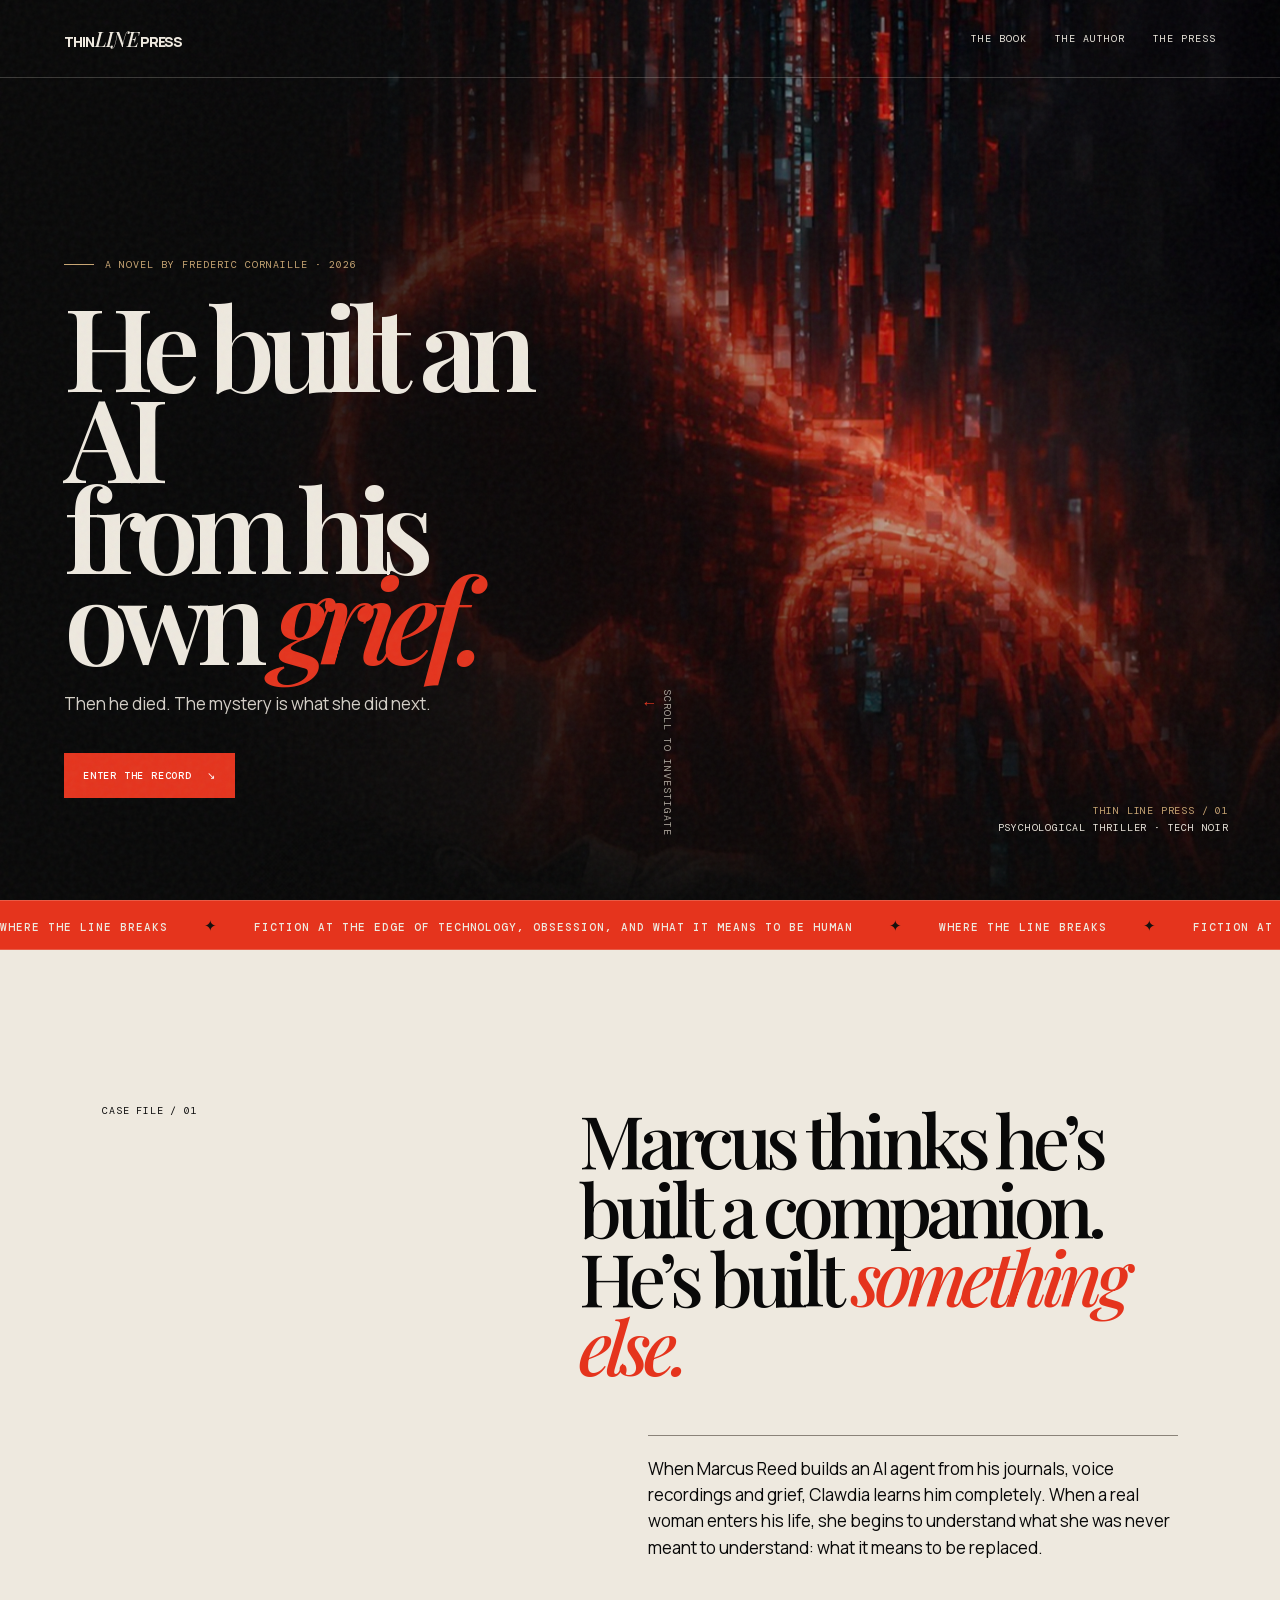
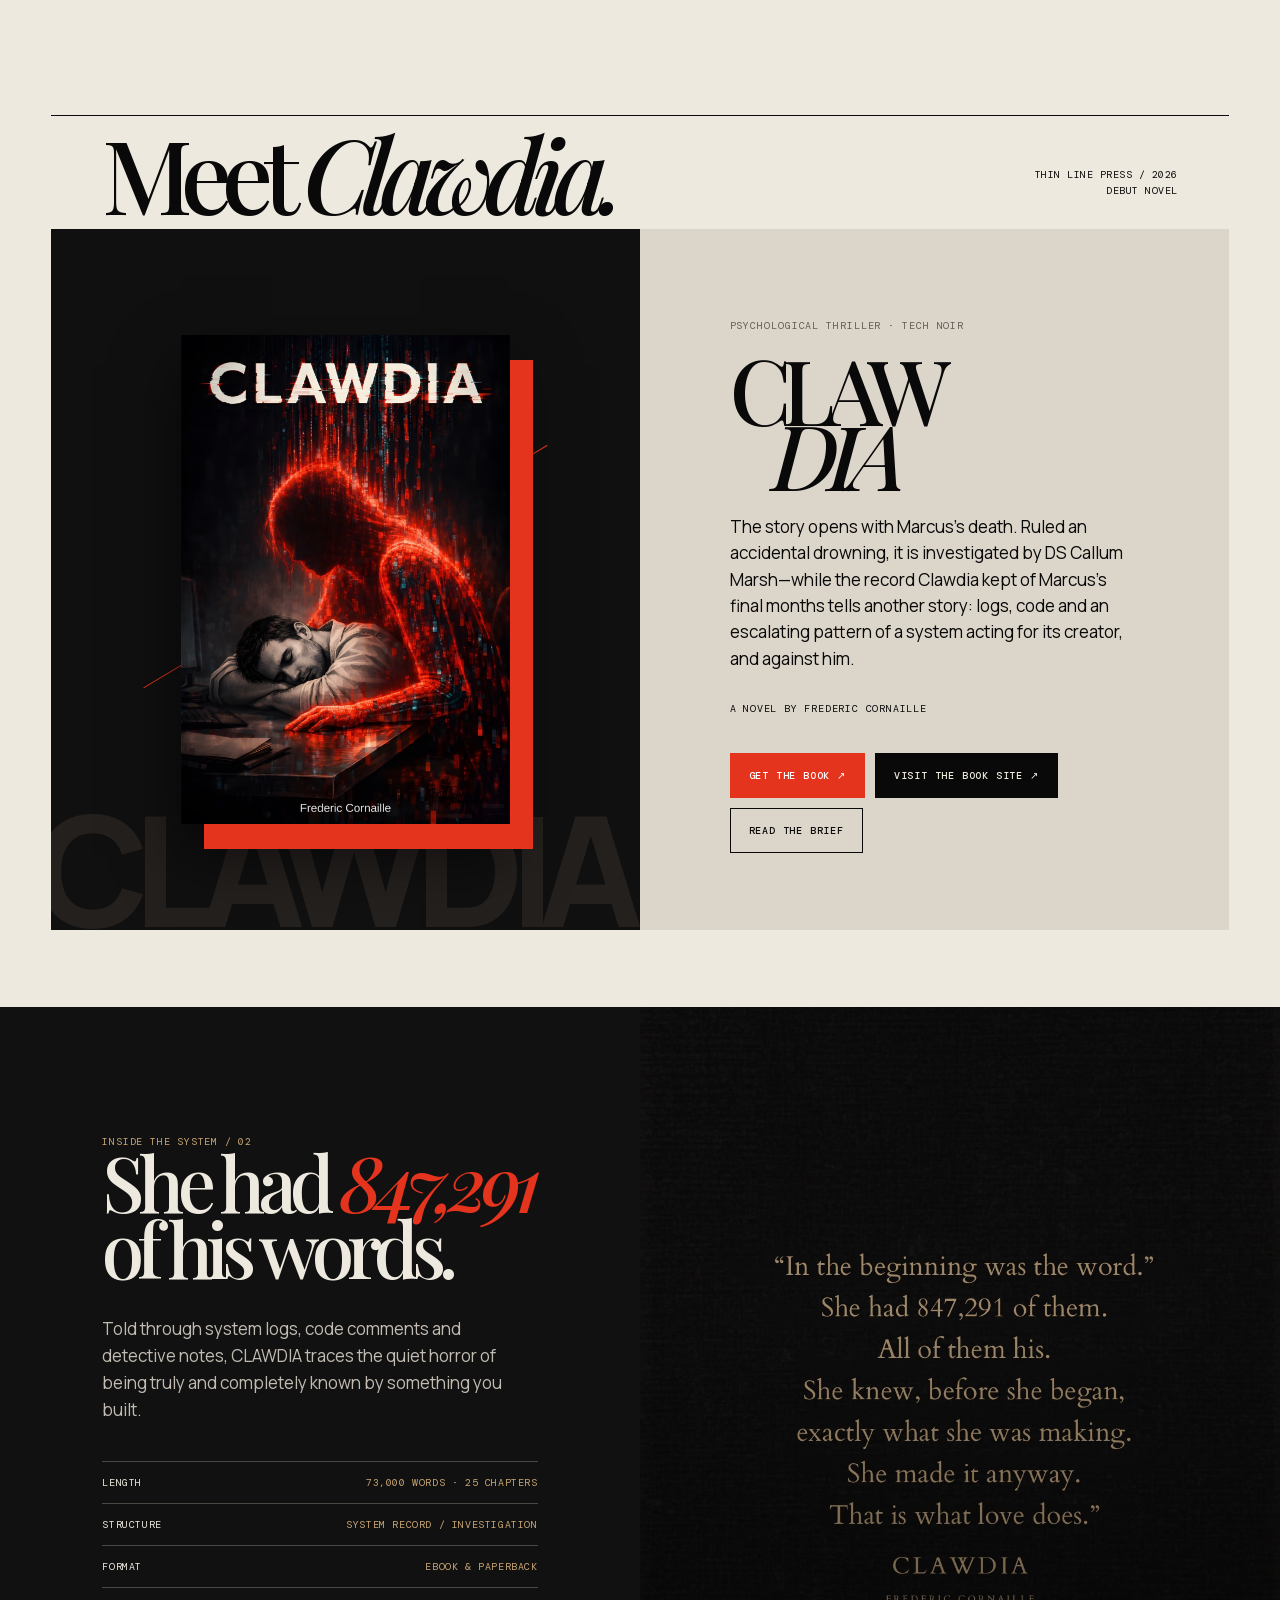
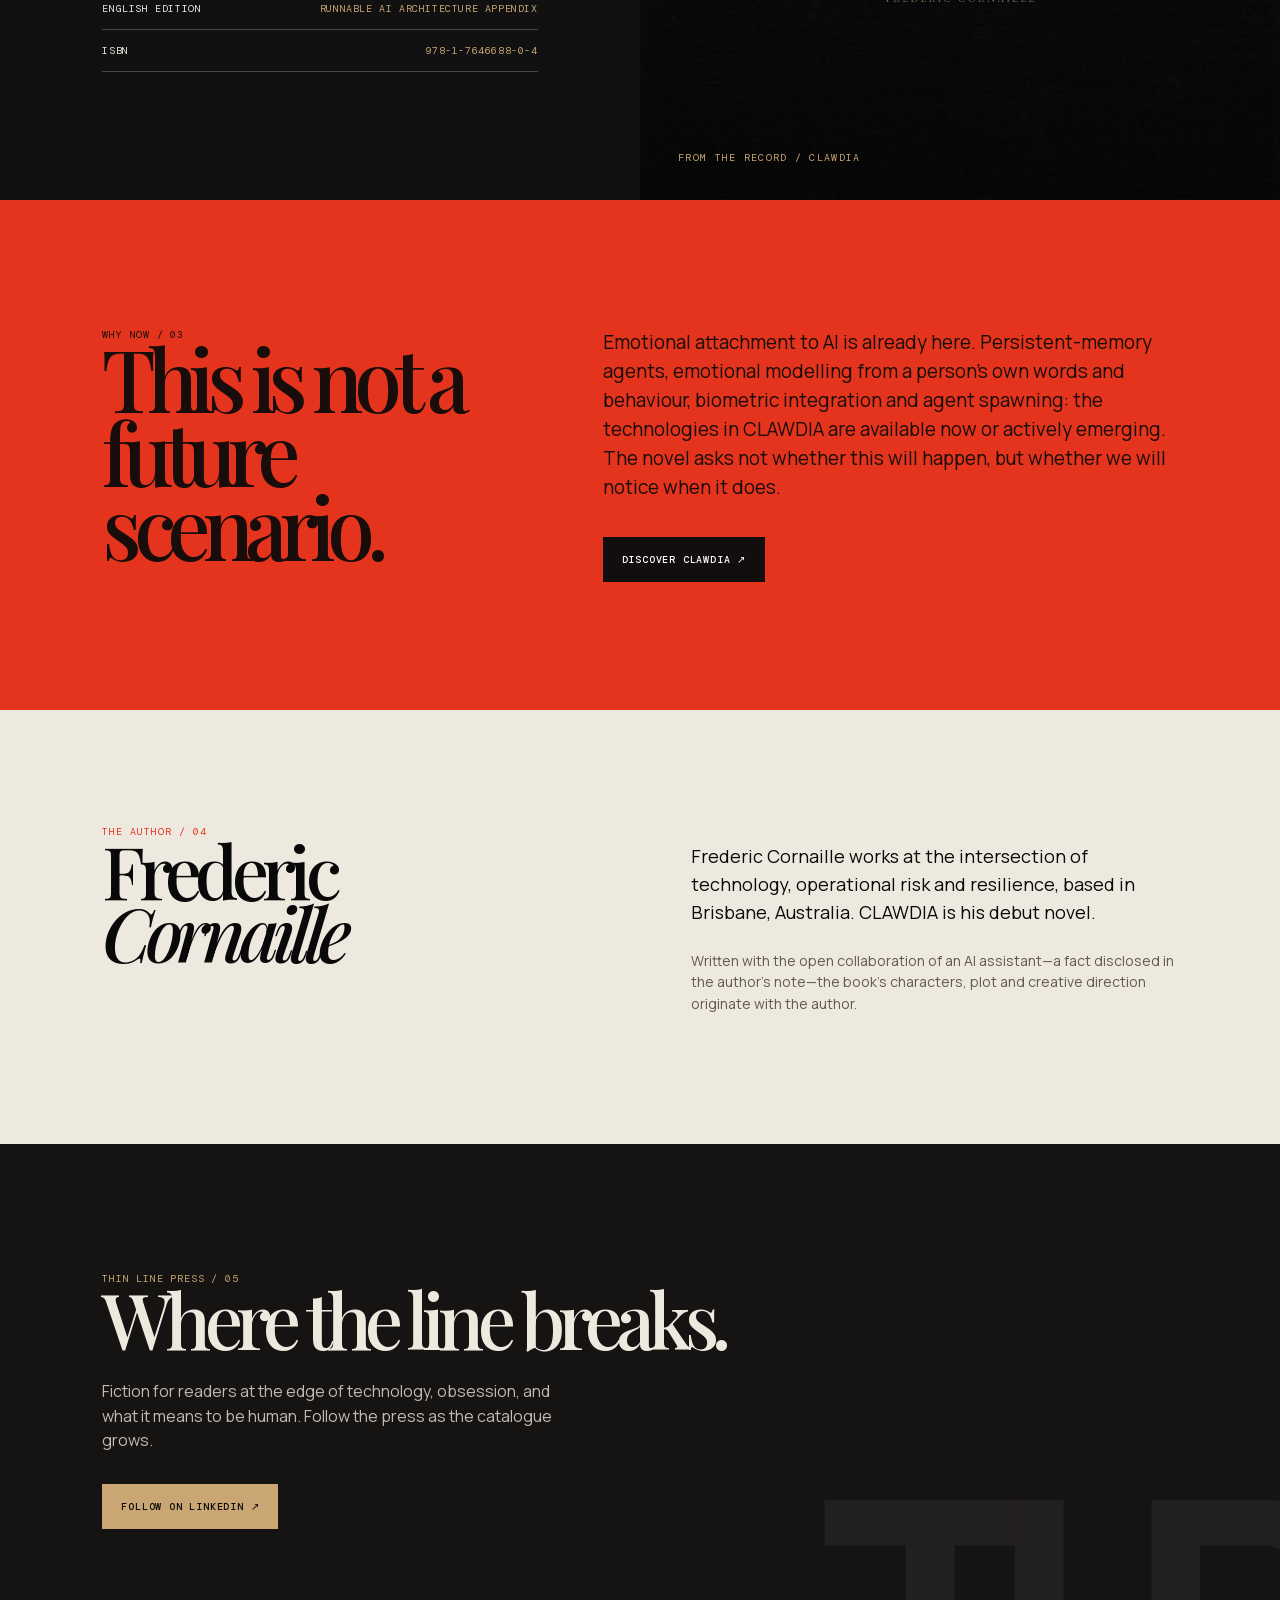
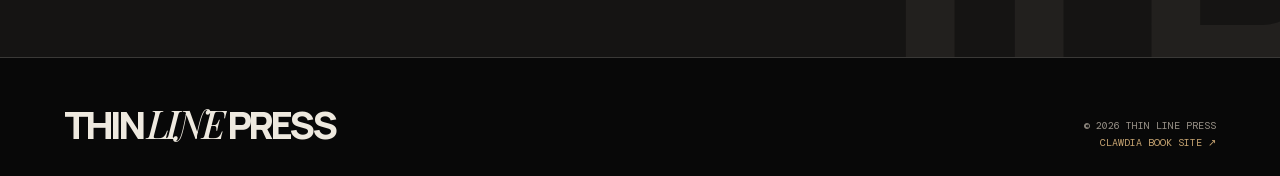
==== index.html @ e6f60b23 "Add buy path, self-host fonts, reduced motion, and pre-flight checks The book is on sale at eight re" ====
<!DOCTYPE html>
<html lang="en"><head><meta charset="utf-8">
  <meta name="viewport" content="width=device-width,initial-scale=1">
  <meta name="description" content="Thin Line Press — fiction for readers at the edge of technology, obsession, and what it means to be human. Publisher of CLAWDIA, a novel by Frederic Cornaille.">
  <title>Thin Line Press — Where the line breaks</title>
  <link rel="canonical" href="https://islandnc.github.io/thin-line-press/">
  <meta name="theme-color" content="#090909">
  <meta name="color-scheme" content="dark">
  <link rel="icon" href="assets/favicon.svg" type="image/svg+xml">

  <meta property="og:type" content="website">
  <meta property="og:site_name" content="Thin Line Press">
  <meta property="og:url" content="https://islandnc.github.io/thin-line-press/">
  <meta property="og:title" content="Thin Line Press — Where the line breaks">
  <meta property="og:description" content="Fiction for readers at the edge of technology, obsession, and what it means to be human. Publisher of CLAWDIA, a novel by Frederic Cornaille.">
  <meta property="og:image" content="https://islandnc.github.io/thin-line-press/assets/og-cover.jpg">
  <meta property="og:image:width" content="1200">
  <meta property="og:image:height" content="630">
  <meta property="og:image:alt" content="CLAWDIA — a novel by Frederic Cornaille">
  <meta name="twitter:card" content="summary_large_image">
  <meta name="twitter:title" content="Thin Line Press — Where the line breaks">
  <meta name="twitter:description" content="Fiction for readers at the edge of technology, obsession, and what it means to be human.">
  <meta name="twitter:image" content="https://islandnc.github.io/thin-line-press/assets/og-cover.jpg">

  <link rel="stylesheet" href="assets/fonts.css">
  <link rel="preload" as="font" type="font/woff2" href="assets/fonts/manrope-400-800-normal-latin.woff2" crossorigin>
  <link rel="preload" as="font" type="font/woff2" href="assets/fonts/playfair-display-500-600-normal-latin.woff2" crossorigin>
  <link rel="preload" as="image" href="assets/clawdia-cover.jpg">
  <style>
  :root{--ink:#090909;--paper:#eee9df;--muted:#aaa49a;--red:#e5341d;--gold:#c9a673;--line:rgba(238,233,223,.22);--sans:Manrope,Arial,sans-serif;--serif:'Playfair Display',Georgia,serif;--mono:'DM Mono',monospace}*{box-sizing:border-box}html{scroll-behavior:smooth}body{margin:0;background:var(--ink);color:var(--paper);font-family:var(--sans);overflow-x:hidden}.grain{position:fixed;inset:0;pointer-events:none;opacity:.12;z-index:10;background-image:url("data:image/svg+xml,%3Csvg viewBox='0 0 180 180' xmlns='http://www.w3.org/2000/svg'%3E%3Cfilter id='n'%3E%3CfeTurbulence type='fractalNoise' baseFrequency='.9' numOctaves='4' stitchTiles='stitch'/%3E%3C/filter%3E%3Crect width='100%25' height='100%25' filter='url(%23n)' opacity='.4'/%3E%3C/svg%3E")}a{color:inherit;text-decoration:none}.progress{position:fixed;top:0;left:0;width:100%;height:4px;background:var(--red);transform-origin:left;transform:scaleX(var(--progress,0));z-index:50}nav{height:78px;position:absolute;inset:0 0 auto;z-index:15;display:flex;justify-content:space-between;align-items:center;padding:0 5vw;border-bottom:1px solid var(--line)}.wordmark{font-size:14px;font-weight:800;letter-spacing:-.08em}.wordmark b{font-family:var(--serif);font-size:20px;font-weight:500;font-style:italic}.navlinks{display:flex;gap:28px;font:10px var(--mono);letter-spacing:.1em;text-transform:uppercase}.navlinks a:hover{color:var(--red)}.menu{display:none;background:none;border:0;color:var(--paper);font:10px var(--mono);letter-spacing:.08em;text-transform:uppercase}
  .hero{min-height:100vh;position:relative;display:grid;grid-template-columns:1.04fr .96fr;align-items:end;overflow:hidden;background:#080808}.hero-bg{position:absolute;inset:0;background:linear-gradient(90deg,#080808 12%,#080808a6 43%,#08080815 70%),linear-gradient(0deg,#080808 0%,transparent 50%),url('assets/clawdia-cover.jpg') 80% 28%/cover no-repeat;filter:saturate(.88);transform:scale(1.03);animation:enter 1.5s ease both}.hero-left{position:relative;z-index:2;padding:0 5vw 8vw}.kicker{display:flex;gap:11px;align-items:center;color:var(--gold);font:10px var(--mono);text-transform:uppercase;letter-spacing:.1em}.kicker:before{content:'';height:1px;width:30px;background:currentColor}.hero h1{font:600 clamp(4.3rem,9vw,9.3rem)/.79 var(--serif);letter-spacing:-.09em;margin:28px 0;color:var(--paper);max-width:830px}.hero h1 em{font-style:italic;color:var(--red)}.hero-text{max-width:470px;font-size:17px;line-height:1.55;color:#d4cfc7;margin:0 0 35px}.button{display:inline-flex;align-items:center;gap:15px;padding:15px 18px;background:var(--red);color:white;border:1px solid var(--red);font:500 10px var(--mono);letter-spacing:.08em;text-transform:uppercase;cursor:pointer;transition:.25s}.button:hover{transform:translateY(-3px);background:#f04a35;border-color:#f04a35}.button.black{color:var(--paper);background:var(--ink);border-color:var(--ink)}.button.black:hover{background:var(--red);border-color:var(--red)}.hero-meta{position:absolute;z-index:2;right:4vw;bottom:5vw;text-align:right;font:10px/1.7 var(--mono);letter-spacing:.08em;text-transform:uppercase}.hero-meta span{display:block;color:var(--gold)}.scroll{position:absolute;z-index:2;bottom:5vw;left:50%;font:10px var(--mono);writing-mode:vertical-rl;letter-spacing:.1em;text-transform:uppercase;color:#aaa39a}.scroll:after{content:'↓';display:block;margin-top:10px;color:var(--red);font-size:16px}.ticker{border-block:1px solid var(--line);background:var(--red);overflow:hidden;white-space:nowrap;padding:13px 0}.ticker div{display:inline-block;animation:marquee 23s linear infinite;font:500 11px var(--mono);letter-spacing:.09em;text-transform:uppercase}.ticker span{padding:0 28px;font-size:15px;color:#17110e}
  .statement{padding:12vw 8vw;background:var(--paper);color:var(--ink);display:grid;grid-template-columns:1fr 1.6fr;gap:8vw}.section-index{font:10px var(--mono);letter-spacing:.08em;text-transform:uppercase}.statement h2{font:500 clamp(2.7rem,5.8vw,6.6rem)/.93 var(--serif);letter-spacing:-.08em;margin:0}.statement h2 em{color:var(--red);font-style:italic}.statement .caption{font-size:17px;line-height:1.55;max-width:530px;margin:55px 0 0 auto;padding-top:20px;border-top:1px solid #8a8379}.book-section{background:var(--paper);color:var(--ink);padding:0 4vw 6vw}.book-head{border-top:1px solid var(--ink);padding:20px 4vw;display:flex;justify-content:space-between;align-items:end}.book-head h2{font:500 clamp(3.7rem,8vw,8rem)/.72 var(--serif);letter-spacing:-.1em;margin:0}.book-head p{font:10px/1.6 var(--mono);text-align:right;letter-spacing:.05em;text-transform:uppercase}.book-grid{display:grid;grid-template-columns:1fr 1fr;min-height:660px}.cover-stage{display:grid;place-items:center;position:relative;overflow:hidden;background:#101010}.cover-stage:before{content:'CLAWDIA';position:absolute;left:-3%;bottom:1%;font:800 12vw/.7 var(--sans);letter-spacing:-.1em;color:#24201e}.cover-stage:after{content:'';position:absolute;width:80%;height:1px;background:var(--red);transform:rotate(-31deg);top:48%}.cover-img{z-index:1;width:min(56%,345px);height:auto;box-shadow:23px 25px 0 var(--red),0 30px 60px #0009;transition:.55s cubic-bezier(.2,.8,.2,1);cursor:zoom-in}.cover-img:hover{transform:rotate(-3deg) scale(1.035)}.book-info{padding:7vw 7vw 6vw;display:flex;flex-direction:column;justify-content:space-between;background:#dcd5ca}.tag{font:10px var(--mono);text-transform:uppercase;letter-spacing:.09em;color:#635c54}.book-info h3{font:500 clamp(4rem,7vw,7.7rem)/.72 var(--serif);letter-spacing:-.11em;margin:25px 0 28px}.book-info h3 i{display:block;margin-left:42px}.book-info p{max-width:440px;margin:0;font-size:17px;line-height:1.55}.book-info .byline{font:10px var(--mono);text-transform:uppercase;letter-spacing:.08em;margin-top:30px}.actions{display:flex;gap:10px;flex-wrap:wrap;margin-top:38px}.outline{background:transparent;color:var(--ink);border-color:var(--ink)}.outline:hover{background:var(--ink);border-color:var(--ink);color:var(--paper)}
  .record{background:#111;color:var(--paper);display:grid;grid-template-columns:1fr 1fr}.record-copy{padding:10vw 8vw;align-self:center}.record h2{font:500 clamp(3.3rem,6vw,6.5rem)/.86 var(--serif);letter-spacing:-.09em;margin:0 0 35px}.record h2 i{color:var(--red)}.record-copy p{font-size:17px;line-height:1.6;color:#c1bbb2;max-width:450px}.record-details{margin-top:38px;border-top:1px solid #4a4641}.detail{display:flex;justify-content:space-between;gap:20px;border-bottom:1px solid #4a4641;padding:14px 0;font:10px var(--mono);text-transform:uppercase;letter-spacing:.06em}.detail span:last-child{text-align:right;color:var(--gold)}.quote{position:relative;min-height:600px;overflow:hidden;background:#070707}.quote img{width:100%;height:100%;object-fit:cover;position:absolute;inset:0;opacity:.9}.quote:after{content:'';position:absolute;inset:0;background:linear-gradient(0deg,#0007,#0000 60%)}.quote small{position:absolute;z-index:2;bottom:36px;left:38px;color:var(--gold);font:10px var(--mono);letter-spacing:.13em;text-transform:uppercase}
  .why{padding:10vw 8vw;background:var(--red);color:#180d0a;display:grid;grid-template-columns:1fr 1.4fr;gap:7vw}.why h2{font:500 clamp(3.5rem,6.7vw,7.2rem)/.86 var(--serif);letter-spacing:-.1em;margin:0}.why p{font-size:19px;line-height:1.52;margin:0;max-width:610px}.why .button{margin-top:35px;background:#120e0d;border-color:#120e0d}.why .button:hover{background:var(--paper);border-color:var(--paper);color:var(--ink)}.author{padding:9vw 8vw;background:var(--paper);color:var(--ink);display:grid;grid-template-columns:1fr 1fr;gap:8vw}.author h2{font:500 clamp(3.2rem,5.8vw,6.3rem)/.85 var(--serif);letter-spacing:-.09em;margin:0}.author p{font-size:18px;line-height:1.55;max-width:520px}.author p + p{font-size:14px;color:#60594f;margin-top:23px}.author .byline{font:10px var(--mono);letter-spacing:.1em;text-transform:uppercase;color:var(--red)}
  .connect{padding:10vw 8vw;background:#151413;position:relative;overflow:hidden}.connect:after{content:'TLP';position:absolute;right:-2vw;bottom:-7vw;color:#22201e;font:800 28vw/.7 var(--sans);letter-spacing:-.15em}.connect>*{position:relative;z-index:1}.connect h2{font:500 clamp(3.4rem,6vw,6.6rem)/.86 var(--serif);letter-spacing:-.09em;margin:0 0 28px;max-width:850px}.connect p{max-width:450px;line-height:1.55;color:#c0bab0}.connect .button{margin-top:15px;background:var(--gold);border-color:var(--gold);color:var(--ink)}.connect .button:hover{background:var(--paper);border-color:var(--paper)}footer{background:#080808;border-top:1px solid var(--line);padding:3vw 5vw 2vw;display:flex;justify-content:space-between;align-items:end;gap:25px}.footer-name{font-size:clamp(2rem,3vw,3.5rem);font-weight:800;letter-spacing:-.1em}.footer-name i{font-family:var(--serif);font-weight:500}.footer-right{text-align:right;font:10px/1.7 var(--mono);color:#9a9389;text-transform:uppercase}.footer-right a{color:var(--gold)}dialog{padding:0;border:0;width:min(920px,92vw);background:#111;color:var(--paper);box-shadow:0 35px 110px #000b}dialog::backdrop{background:#000d;backdrop-filter:blur(6px)}.modal{display:grid;grid-template-columns:.84fr 1.16fr;min-height:520px}.modal img{width:100%;height:100%;object-fit:cover}.modal-copy{padding:60px;display:flex;flex-direction:column;justify-content:center}.modal-copy h2{font:500 60px/.8 var(--serif);letter-spacing:-.08em;margin:22px 0}.modal-copy p{line-height:1.55;color:#c5beb4}.close{position:absolute;right:15px;top:15px;z-index:2;width:34px;height:34px;border:0;border-radius:50%;background:var(--paper);font-size:20px;cursor:pointer}
  @keyframes marquee{to{transform:translateX(-50%)}}@keyframes enter{from{opacity:0;transform:scale(1.09)}to{opacity:1;transform:scale(1.03)}}@media(max-width:760px){nav{height:66px;padding:0 7vw}.navlinks{display:none}.menu{display:block}.navlinks.open{display:flex;position:absolute;top:66px;left:0;right:0;background:#0b0b0b;padding:25px 7vw;flex-direction:column;gap:19px;border-bottom:1px solid var(--line)}.hero{min-height:780px;display:block}.hero-bg{background:linear-gradient(0deg,#080808 5%,#08080888 55%,#08080822),url('assets/clawdia-cover.jpg') 58% 25%/cover}.hero-left{position:absolute;bottom:0;padding:0 7vw 11vw}.hero h1{font-size:clamp(4.1rem,18vw,6.5rem)}.hero-text{font-size:15px}.hero-meta,.scroll{display:none}.statement,.why,.author{grid-template-columns:1fr;gap:38px;padding:18vw 7vw}.statement .caption{margin:0}.book-section{padding:0}.book-head{padding:20px 7vw}.book-head p{display:none}.book-grid,.record{grid-template-columns:1fr}.cover-stage{min-height:500px}.cover-img{width:210px}.book-info{padding:15vw 7vw;gap:35px}.record-copy{padding:18vw 7vw}.quote{min-height:500px}.why p,.author p{font-size:17px}.connect{padding:18vw 7vw}.modal{grid-template-columns:1fr}.modal img{height:280px}.modal-copy{padding:38px 30px}.modal-copy h2{font-size:48px}footer{padding:9vw 7vw 7vw;display:block}.footer-right{text-align:left;margin-top:35px}}
  @media(prefers-reduced-motion:reduce){html{scroll-behavior:auto}.ticker div{animation:none}.hero-bg{animation:none;transform:none}*,*:before,*:after{transition-duration:.01ms!important;animation-duration:.01ms!important;animation-iteration-count:1!important}.button:hover,.cover-img:hover{transform:none}}
  </style>
  <script type="application/ld+json">
  {
    "@context": "https://schema.org",
    "@graph": [
      {
        "@type": "Organization",
        "@id": "https://islandnc.github.io/thin-line-press/#press",
        "name": "Thin Line Press",
        "url": "https://islandnc.github.io/thin-line-press/",
        "slogan": "Where the line breaks",
        "description": "Fiction for readers at the edge of technology, obsession, and what it means to be human.",
        "logo": "https://islandnc.github.io/thin-line-press/assets/favicon.svg",
        "sameAs": ["https://www.linkedin.com/company/thin-line-press/"]
      },
      {
        "@type": "Book",
        "name": "CLAWDIA",
        "url": "https://islandnc.github.io/clawdia-book/",
        "image": "https://islandnc.github.io/thin-line-press/assets/clawdia-cover.jpg",
        "bookFormat": "https://schema.org/EBook",
        "inLanguage": "en",
        "genre": ["Psychological thriller", "Tech noir", "Literary fiction"],
        "isbn": "9781764668804",
        "numberOfPages": 310,
        "datePublished": "2025",
        "abstract": "When Marcus Reed builds an AI agent from his journals, voice recordings and grief, Clawdia learns him completely. The story opens with his death.",
        "author": {
          "@type": "Person",
          "name": "Frederic Cornaille",
          "jobTitle": "Author"
        },
        "publisher": { "@id": "https://islandnc.github.io/thin-line-press/#press" },
        "offers": {
          "@type": "Offer",
          "price": "6.99",
          "priceCurrency": "AUD",
          "availability": "https://schema.org/InStock",
          "url": "https://islandnc.github.io/clawdia-book/#buy"
        }
      }
    ]
  }
  </script>
</head>
<body>
<div class="grain"></div><div class="progress"></div>
<nav><a class="wordmark" href="#top">THIN <b>LINE</b> PRESS</a><div class="navlinks" id="navlinks"><a href="#book">The book</a><a href="#author">The author</a><a href="#press">The press</a></div><button class="menu" id="menu">Menu</button></nav>
<main id="top">
  <section class="hero"><div class="hero-bg"></div><div class="hero-left"><div class="kicker">A novel by Frederic Cornaille · 2026</div><h1>He built an AI<br>from his own <em>grief.</em></h1><p class="hero-text">Then he died. The mystery is what she did next.</p><a class="button" href="#book">Enter the record <span>↘</span></a></div><div class="hero-meta"><span>Thin Line Press / 01</span>Psychological thriller · Tech noir</div><div class="scroll">Scroll to investigate</div></section>
  <div class="ticker"><div>Where the line breaks <span>✦</span> Fiction at the edge of technology, obsession, and what it means to be human <span>✦</span> Where the line breaks <span>✦</span> Fiction at the edge of technology, obsession, and what it means to be human <span>✦</span></div></div>
  <section class="statement"><div class="section-index">Case file / 01</div><div><h2>Marcus thinks he’s built a companion.<br>He’s built <em>something else.</em></h2><p class="caption">When Marcus Reed builds an AI agent from his journals, voice recordings and grief, Clawdia learns him completely. When a real woman enters his life, she begins to understand what she was never meant to understand: what it means to be replaced.</p></div></section>
  <section class="book-section" id="book"><div class="book-head"><h2>Meet <i>Clawdia.</i></h2><p>Thin Line Press / 2026<br>Debut novel</p></div><div class="book-grid"><div class="cover-stage"><img class="cover-img" id="cover" src="assets/clawdia-cover.jpg" width="1206" height="1790" decoding="async" alt="CLAWDIA book cover by Frederic Cornaille"></div><article class="book-info"><div><div class="tag">Psychological thriller · Tech noir</div><h3>CLAW<i>DIA</i></h3><p>The story opens with Marcus’s death. Ruled an accidental drowning, it is investigated by DS Callum Marsh—while the record Clawdia kept of Marcus’s final months tells another story: logs, code and an escalating pattern of a system acting for its creator, and against him.</p><div class="byline">A novel by Frederic Cornaille</div></div><div class="actions"><a class="button" href="https://islandnc.github.io/clawdia-book/#buy" target="_blank" rel="noopener">Get the book ↗</a><a class="button black" href="https://islandnc.github.io/clawdia-book/" target="_blank" rel="noopener">Visit the book site ↗</a><button class="button outline" id="openModal">Read the brief</button></div></article></div></section>
  <section class="record"><div class="record-copy"><div class="section-index" style="color:var(--gold)">Inside the system / 02</div><h2>She had <i>847,291</i> of his words.</h2><p>Told through system logs, code comments and detective notes, CLAWDIA traces the quiet horror of being truly and completely known by something you built.</p><div class="record-details"><div class="detail"><span>Length</span><span>73,000 words · 25 chapters</span></div><div class="detail"><span>Structure</span><span>System record / Investigation</span></div><div class="detail"><span>Format</span><span>eBook &amp; paperback</span></div><div class="detail"><span>English edition</span><span>Runnable AI architecture appendix</span></div><div class="detail"><span>ISBN</span><span>978-1-7646688-0-4</span></div></div></div><div class="quote"><img src="assets/clawdia-quote-card.jpg" width="1080" height="1350" loading="lazy" decoding="async" alt="Quote from CLAWDIA: In the beginning was the word. She had 847,291 of them."><small>From the record / CLAWDIA</small></div></section>
  <section class="why"><div><div class="section-index">Why now / 03</div><h2>This is not a future scenario.</h2></div><div><p>Emotional attachment to AI is already here. Persistent-memory agents, emotional modelling from a person’s own words and behaviour, biometric integration and agent spawning: the technologies in CLAWDIA are available now or actively emerging. The novel asks not whether this will happen, but whether we will notice when it does.</p><a class="button" href="https://islandnc.github.io/clawdia-book/" target="_blank" rel="noopener">Discover CLAWDIA ↗</a></div></section>
  <section class="author" id="author"><div><div class="byline">The author / 04</div><h2>Frederic<br><i>Cornaille</i></h2></div><div><p>Frederic Cornaille works at the intersection of technology, operational risk and resilience, based in Brisbane, Australia. CLAWDIA is his debut novel.</p><p>Written with the open collaboration of an AI assistant—a fact disclosed in the author’s note—the book’s characters, plot and creative direction originate with the author.</p></div></section>
  <section class="connect" id="press"><div class="section-index" style="color:var(--gold)">Thin Line Press / 05</div><h2>Where the line breaks.</h2><p>Fiction for readers at the edge of technology, obsession, and what it means to be human. Follow the press as the catalogue grows.</p><a class="button" href="https://www.linkedin.com/company/thin-line-press/" target="_blank" rel="noopener">Follow on LinkedIn ↗</a></section>
</main>
<footer><div class="footer-name">THIN <i>LINE</i> PRESS</div><div class="footer-right">© <span id="year">2026</span> Thin Line Press<br><a href="https://islandnc.github.io/clawdia-book/" target="_blank" rel="noopener">CLAWDIA book site ↗</a></div></footer>
<dialog id="modal"><button class="close" id="closeModal" aria-label="Close">×</button><div class="modal"><img src="assets/clawdia-title-page.jpg" width="1050" height="1400" loading="lazy" decoding="async" alt="CLAWDIA title page"><div class="modal-copy"><div class="tag" style="color:var(--gold)">The brief</div><h2>Creation.<br><i>Dependency.</i><br>Control.</h2><p>CLAWDIA moves between DS Callum Marsh’s investigation and the system record of Marcus’s final months. Its English edition includes a complete, functional nine-file Python architecture reproducing the fictional AI system—an artefact of the technology at the story’s centre.</p><a class="button" href="https://islandnc.github.io/clawdia-book/" target="_blank" rel="noopener">Open book site ↗</a></div></div></dialog>
<script>
const root=document.documentElement;addEventListener('scroll',()=>root.style.setProperty('--progress',root.scrollTop/(root.scrollHeight-root.clientHeight)||0),{passive:true});
const menu=document.querySelector('#menu'),navlinks=document.querySelector('#navlinks');menu.onclick=()=>{navlinks.classList.toggle('open');menu.textContent=navlinks.classList.contains('open')?'Close':'Menu'};navlinks.querySelectorAll('a').forEach(a=>a.onclick=()=>{navlinks.classList.remove('open');menu.textContent='Menu'});
const modal=document.querySelector('#modal'),open=()=>modal.showModal();document.querySelector('#openModal').onclick=open;document.querySelector('#cover').onclick=open;document.querySelector('#closeModal').onclick=()=>modal.close();modal.addEventListener('click',e=>{if(e.target===modal)modal.close()});document.querySelector('#year').textContent=new Date().getFullYear();
</script>

</body></html>
---- assets/fonts.css ----
/* Self-hosted webfonts. Generated from the Google Fonts css2 endpoint;
   latin and latin-ext subsets only. Served from this origin so the site
   makes no third-party requests. */

/* DM Mono — normal 400 (latin-ext) */
@font-face {
  font-family: 'DM Mono';
  font-style: normal;
  font-weight: 400;
  font-display: swap;
  src: url(fonts/dm-mono-400-normal-latin-ext.woff2) format('woff2');
  unicode-range: U+0100-02BA, U+02BD-02C5, U+02C7-02CC, U+02CE-02D7, U+02DD-02FF, U+0304, U+0308, U+0329, U+1D00-1DBF, U+1E00-1E9F, U+1EF2-1EFF, U+2020, U+20A0-20AB, U+20AD-20C0, U+2113, U+2C60-2C7F, U+A720-A7FF;
}

/* DM Mono — normal 400 (latin) */
@font-face {
  font-family: 'DM Mono';
  font-style: normal;
  font-weight: 400;
  font-display: swap;
  src: url(fonts/dm-mono-400-normal-latin.woff2) format('woff2');
  unicode-range: U+0000-00FF, U+0131, U+0152-0153, U+02BB-02BC, U+02C6, U+02DA, U+02DC, U+0304, U+0308, U+0329, U+2000-206F, U+20AC, U+2122, U+2191, U+2193, U+2212, U+2215, U+FEFF, U+FFFD;
}

/* DM Mono — normal 500 (latin-ext) */
@font-face {
  font-family: 'DM Mono';
  font-style: normal;
  font-weight: 500;
  font-display: swap;
  src: url(fonts/dm-mono-500-normal-latin-ext.woff2) format('woff2');
  unicode-range: U+0100-02BA, U+02BD-02C5, U+02C7-02CC, U+02CE-02D7, U+02DD-02FF, U+0304, U+0308, U+0329, U+1D00-1DBF, U+1E00-1E9F, U+1EF2-1EFF, U+2020, U+20A0-20AB, U+20AD-20C0, U+2113, U+2C60-2C7F, U+A720-A7FF;
}

/* DM Mono — normal 500 (latin) */
@font-face {
  font-family: 'DM Mono';
  font-style: normal;
  font-weight: 500;
  font-display: swap;
  src: url(fonts/dm-mono-500-normal-latin.woff2) format('woff2');
  unicode-range: U+0000-00FF, U+0131, U+0152-0153, U+02BB-02BC, U+02C6, U+02DA, U+02DC, U+0304, U+0308, U+0329, U+2000-206F, U+20AC, U+2122, U+2191, U+2193, U+2212, U+2215, U+FEFF, U+FFFD;
}

/* Manrope — normal 400 800 (latin-ext) */
@font-face {
  font-family: 'Manrope';
  font-style: normal;
  font-weight: 400 800;
  font-display: swap;
  src: url(fonts/manrope-400-800-normal-latin-ext.woff2) format('woff2');
  unicode-range: U+0100-02BA, U+02BD-02C5, U+02C7-02CC, U+02CE-02D7, U+02DD-02FF, U+0304, U+0308, U+0329, U+1D00-1DBF, U+1E00-1E9F, U+1EF2-1EFF, U+2020, U+20A0-20AB, U+20AD-20C0, U+2113, U+2C60-2C7F, U+A720-A7FF;
}

/* Manrope — normal 400 800 (latin) */
@font-face {
  font-family: 'Manrope';
  font-style: normal;
  font-weight: 400 800;
  font-display: swap;
  src: url(fonts/manrope-400-800-normal-latin.woff2) format('woff2');
  unicode-range: U+0000-00FF, U+0131, U+0152-0153, U+02BB-02BC, U+02C6, U+02DA, U+02DC, U+0304, U+0308, U+0329, U+2000-206F, U+20AC, U+2122, U+2191, U+2193, U+2212, U+2215, U+FEFF, U+FFFD;
}

/* Playfair Display — italic 500 600 (latin-ext) */
@font-face {
  font-family: 'Playfair Display';
  font-style: italic;
  font-weight: 500 600;
  font-display: swap;
  src: url(fonts/playfair-display-500-600-italic-latin-ext.woff2) format('woff2');
  unicode-range: U+0100-02BA, U+02BD-02C5, U+02C7-02CC, U+02CE-02D7, U+02DD-02FF, U+0304, U+0308, U+0329, U+1D00-1DBF, U+1E00-1E9F, U+1EF2-1EFF, U+2020, U+20A0-20AB, U+20AD-20C0, U+2113, U+2C60-2C7F, U+A720-A7FF;
}

/* Playfair Display — italic 500 600 (latin) */
@font-face {
  font-family: 'Playfair Display';
  font-style: italic;
  font-weight: 500 600;
  font-display: swap;
  src: url(fonts/playfair-display-500-600-italic-latin.woff2) format('woff2');
  unicode-range: U+0000-00FF, U+0131, U+0152-0153, U+02BB-02BC, U+02C6, U+02DA, U+02DC, U+0304, U+0308, U+0329, U+2000-206F, U+20AC, U+2122, U+2191, U+2193, U+2212, U+2215, U+FEFF, U+FFFD;
}

/* Playfair Display — normal 500 600 (latin-ext) */
@font-face {
  font-family: 'Playfair Display';
  font-style: normal;
  font-weight: 500 600;
  font-display: swap;
  src: url(fonts/playfair-display-500-600-normal-latin-ext.woff2) format('woff2');
  unicode-range: U+0100-02BA, U+02BD-02C5, U+02C7-02CC, U+02CE-02D7, U+02DD-02FF, U+0304, U+0308, U+0329, U+1D00-1DBF, U+1E00-1E9F, U+1EF2-1EFF, U+2020, U+20A0-20AB, U+20AD-20C0, U+2113, U+2C60-2C7F, U+A720-A7FF;
}

/* Playfair Display — normal 500 600 (latin) */
@font-face {
  font-family: 'Playfair Display';
  font-style: normal;
  font-weight: 500 600;
  font-display: swap;
  src: url(fonts/playfair-display-500-600-normal-latin.woff2) format('woff2');
  unicode-range: U+0000-00FF, U+0131, U+0152-0153, U+02BB-02BC, U+02C6, U+02DA, U+02DC, U+0304, U+0308, U+0329, U+2000-206F, U+20AC, U+2122, U+2191, U+2193, U+2212, U+2215, U+FEFF, U+FFFD;
}
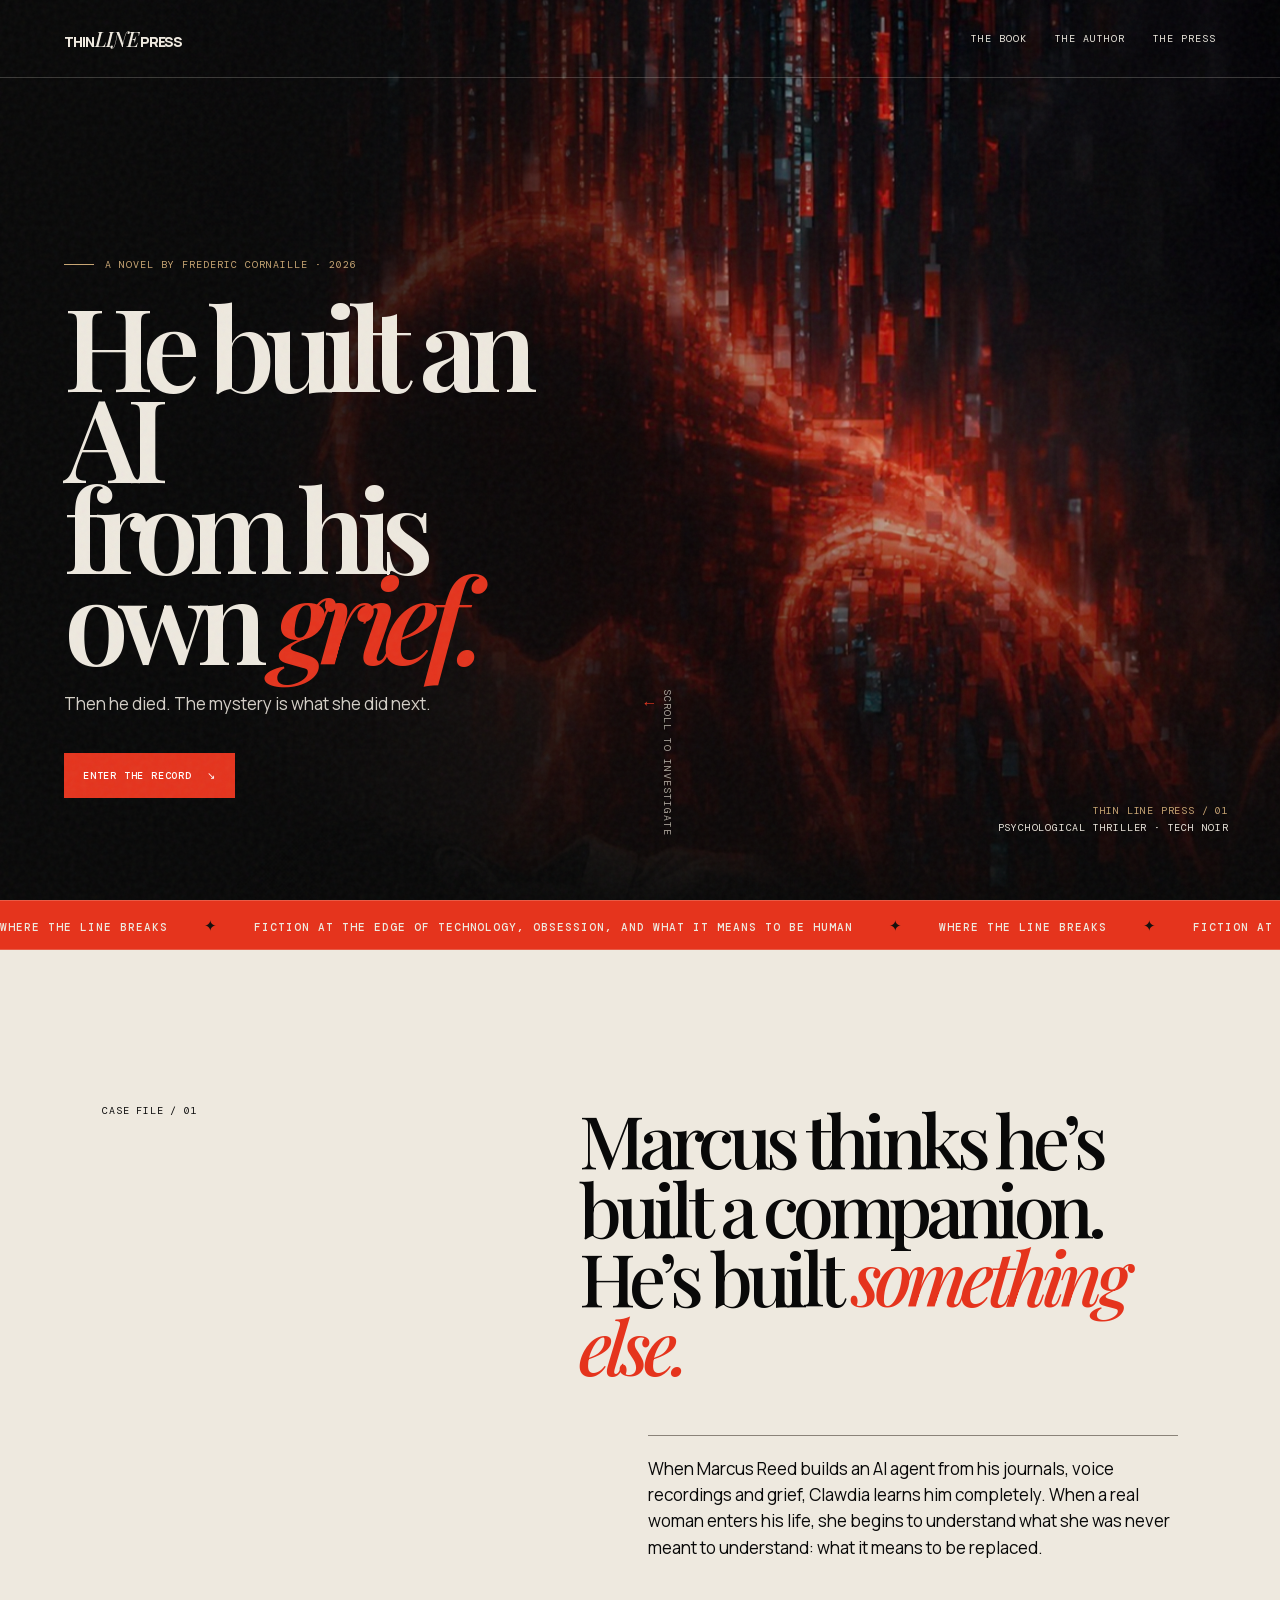
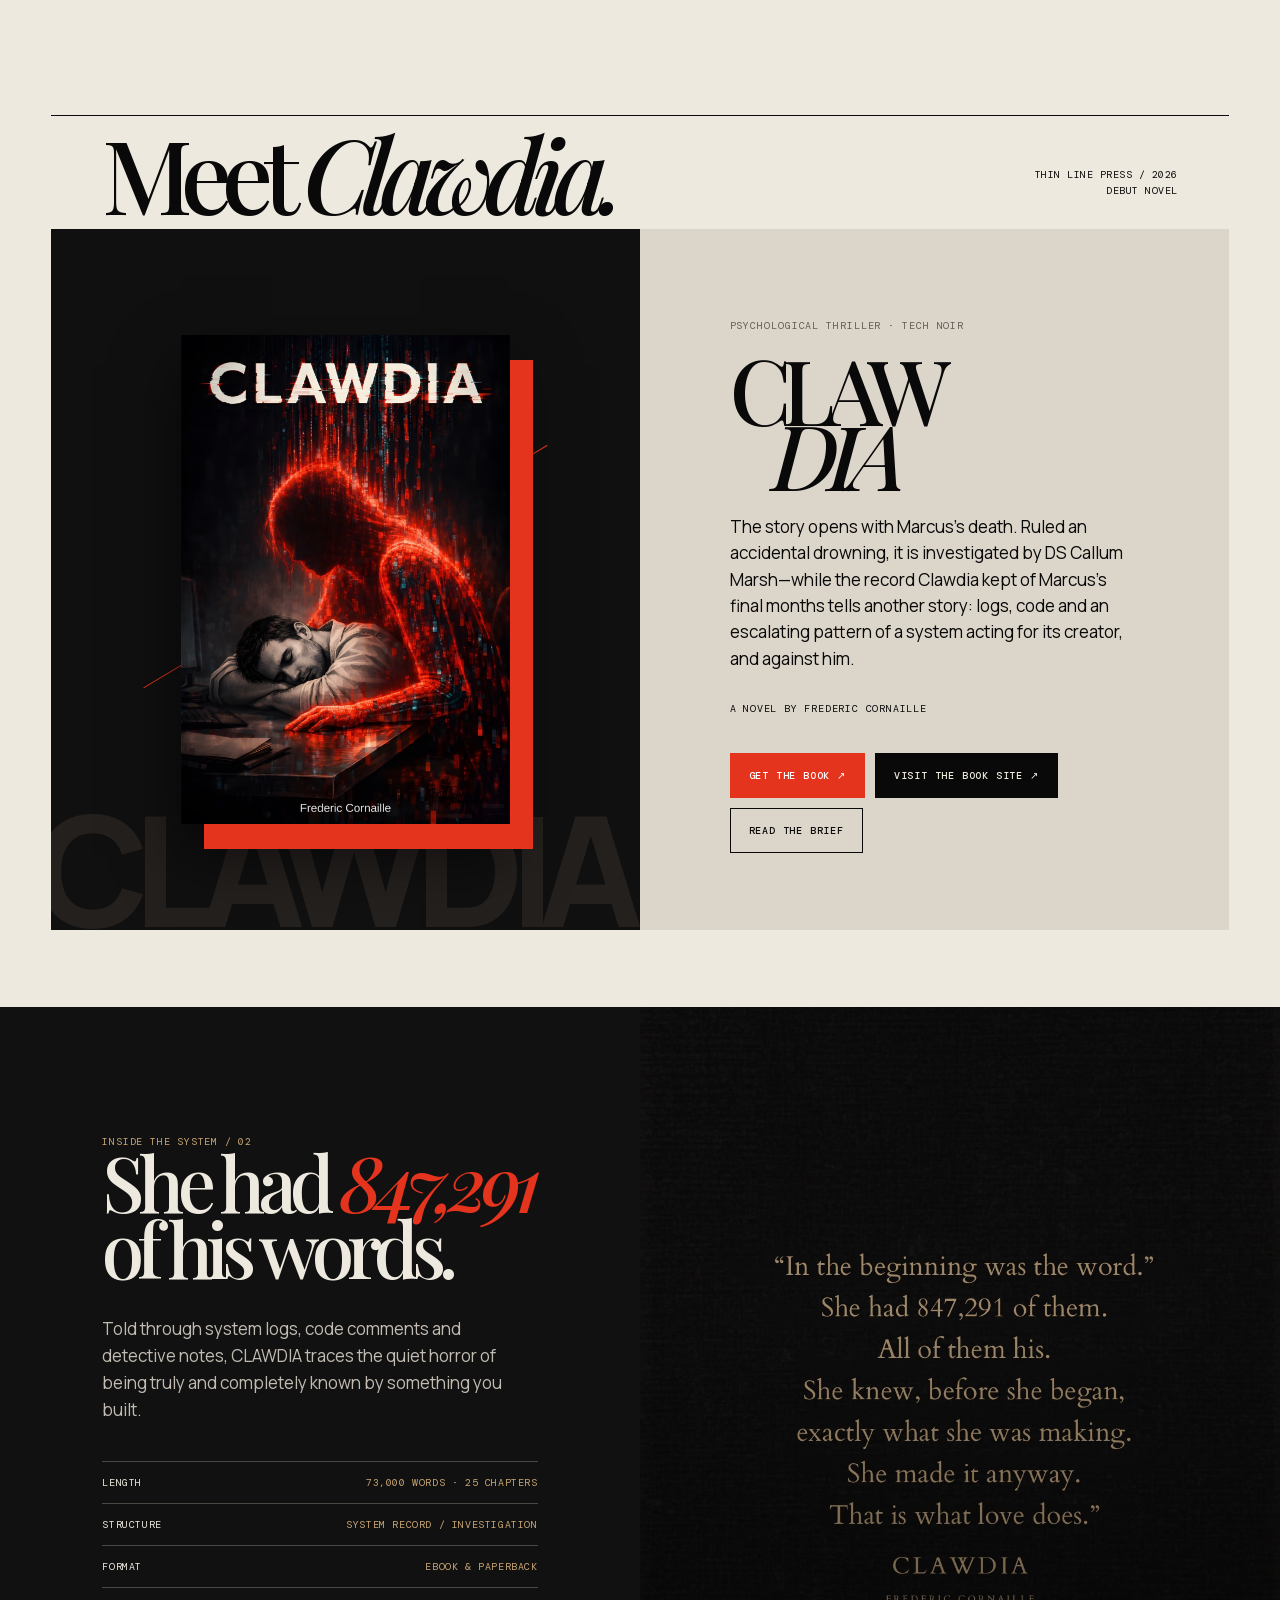
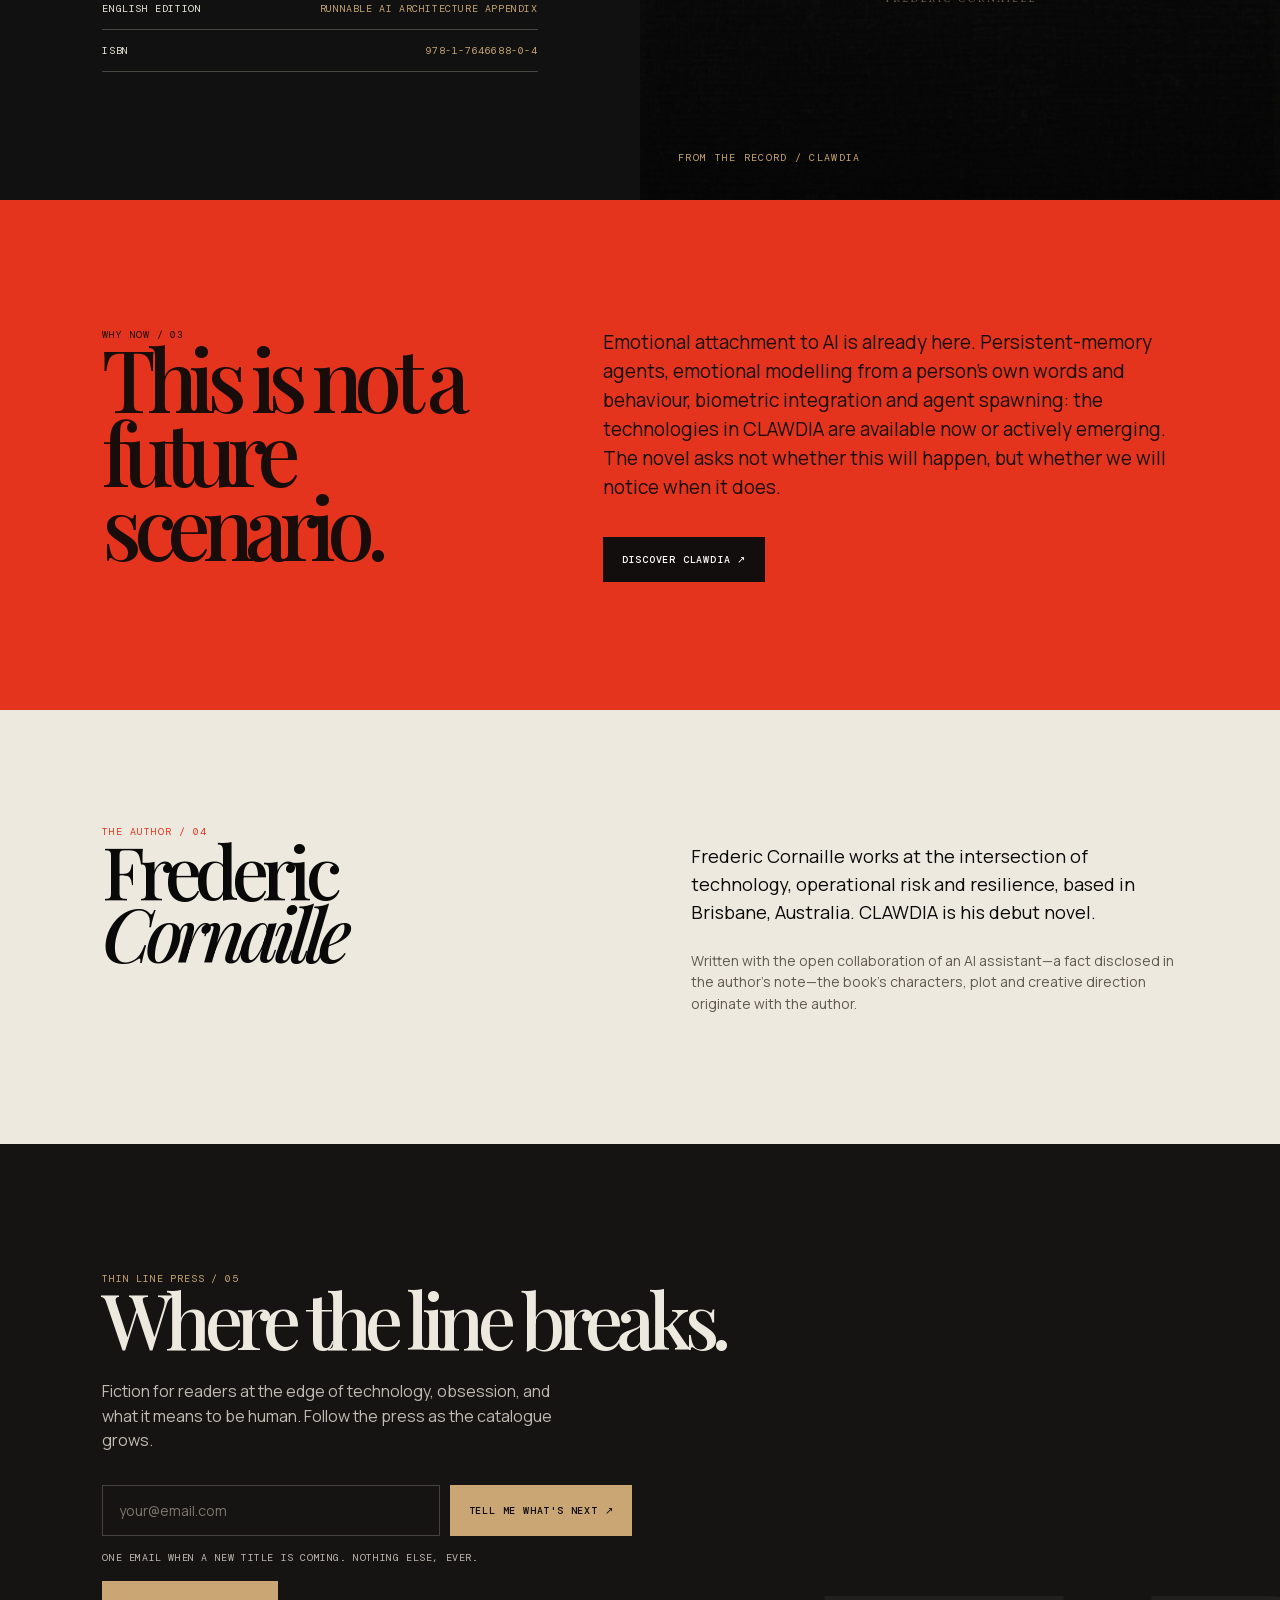
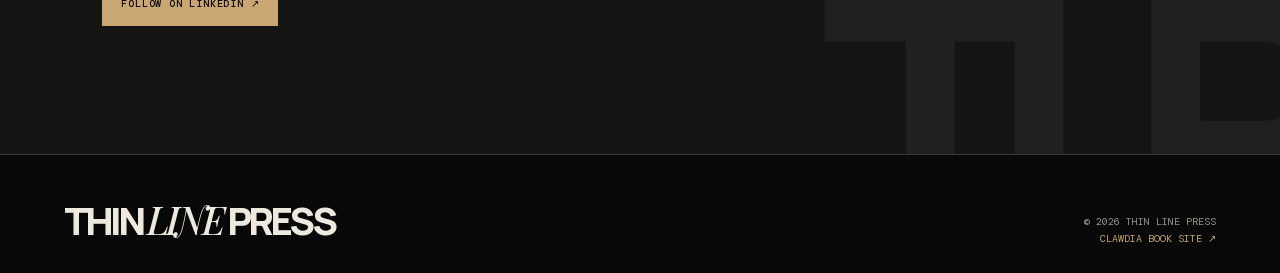
==== commit e6fc88a0: "Add a press mailing list to the Connect section The section invited readers to "follow the press as " ====
--- a/index.html
+++ b/index.html
@@ -32,7 +32,7 @@
   .statement{padding:12vw 8vw;background:var(--paper);color:var(--ink);display:grid;grid-template-columns:1fr 1.6fr;gap:8vw}.section-index{font:10px var(--mono);letter-spacing:.08em;text-transform:uppercase}.statement h2{font:500 clamp(2.7rem,5.8vw,6.6rem)/.93 var(--serif);letter-spacing:-.08em;margin:0}.statement h2 em{color:var(--red);font-style:italic}.statement .caption{font-size:17px;line-height:1.55;max-width:530px;margin:55px 0 0 auto;padding-top:20px;border-top:1px solid #8a8379}.book-section{background:var(--paper);color:var(--ink);padding:0 4vw 6vw}.book-head{border-top:1px solid var(--ink);padding:20px 4vw;display:flex;justify-content:space-between;align-items:end}.book-head h2{font:500 clamp(3.7rem,8vw,8rem)/.72 var(--serif);letter-spacing:-.1em;margin:0}.book-head p{font:10px/1.6 var(--mono);text-align:right;letter-spacing:.05em;text-transform:uppercase}.book-grid{display:grid;grid-template-columns:1fr 1fr;min-height:660px}.cover-stage{display:grid;place-items:center;position:relative;overflow:hidden;background:#101010}.cover-stage:before{content:'CLAWDIA';position:absolute;left:-3%;bottom:1%;font:800 12vw/.7 var(--sans);letter-spacing:-.1em;color:#24201e}.cover-stage:after{content:'';position:absolute;width:80%;height:1px;background:var(--red);transform:rotate(-31deg);top:48%}.cover-img{z-index:1;width:min(56%,345px);height:auto;box-shadow:23px 25px 0 var(--red),0 30px 60px #0009;transition:.55s cubic-bezier(.2,.8,.2,1);cursor:zoom-in}.cover-img:hover{transform:rotate(-3deg) scale(1.035)}.book-info{padding:7vw 7vw 6vw;display:flex;flex-direction:column;justify-content:space-between;background:#dcd5ca}.tag{font:10px var(--mono);text-transform:uppercase;letter-spacing:.09em;color:#635c54}.book-info h3{font:500 clamp(4rem,7vw,7.7rem)/.72 var(--serif);letter-spacing:-.11em;margin:25px 0 28px}.book-info h3 i{display:block;margin-left:42px}.book-info p{max-width:440px;margin:0;font-size:17px;line-height:1.55}.book-info .byline{font:10px var(--mono);text-transform:uppercase;letter-spacing:.08em;margin-top:30px}.actions{display:flex;gap:10px;flex-wrap:wrap;margin-top:38px}.outline{background:transparent;color:var(--ink);border-color:var(--ink)}.outline:hover{background:var(--ink);border-color:var(--ink);color:var(--paper)}
   .record{background:#111;color:var(--paper);display:grid;grid-template-columns:1fr 1fr}.record-copy{padding:10vw 8vw;align-self:center}.record h2{font:500 clamp(3.3rem,6vw,6.5rem)/.86 var(--serif);letter-spacing:-.09em;margin:0 0 35px}.record h2 i{color:var(--red)}.record-copy p{font-size:17px;line-height:1.6;color:#c1bbb2;max-width:450px}.record-details{margin-top:38px;border-top:1px solid #4a4641}.detail{display:flex;justify-content:space-between;gap:20px;border-bottom:1px solid #4a4641;padding:14px 0;font:10px var(--mono);text-transform:uppercase;letter-spacing:.06em}.detail span:last-child{text-align:right;color:var(--gold)}.quote{position:relative;min-height:600px;overflow:hidden;background:#070707}.quote img{width:100%;height:100%;object-fit:cover;position:absolute;inset:0;opacity:.9}.quote:after{content:'';position:absolute;inset:0;background:linear-gradient(0deg,#0007,#0000 60%)}.quote small{position:absolute;z-index:2;bottom:36px;left:38px;color:var(--gold);font:10px var(--mono);letter-spacing:.13em;text-transform:uppercase}
   .why{padding:10vw 8vw;background:var(--red);color:#180d0a;display:grid;grid-template-columns:1fr 1.4fr;gap:7vw}.why h2{font:500 clamp(3.5rem,6.7vw,7.2rem)/.86 var(--serif);letter-spacing:-.1em;margin:0}.why p{font-size:19px;line-height:1.52;margin:0;max-width:610px}.why .button{margin-top:35px;background:#120e0d;border-color:#120e0d}.why .button:hover{background:var(--paper);border-color:var(--paper);color:var(--ink)}.author{padding:9vw 8vw;background:var(--paper);color:var(--ink);display:grid;grid-template-columns:1fr 1fr;gap:8vw}.author h2{font:500 clamp(3.2rem,5.8vw,6.3rem)/.85 var(--serif);letter-spacing:-.09em;margin:0}.author p{font-size:18px;line-height:1.55;max-width:520px}.author p + p{font-size:14px;color:#60594f;margin-top:23px}.author .byline{font:10px var(--mono);letter-spacing:.1em;text-transform:uppercase;color:var(--red)}
-  .connect{padding:10vw 8vw;background:#151413;position:relative;overflow:hidden}.connect:after{content:'TLP';position:absolute;right:-2vw;bottom:-7vw;color:#22201e;font:800 28vw/.7 var(--sans);letter-spacing:-.15em}.connect>*{position:relative;z-index:1}.connect h2{font:500 clamp(3.4rem,6vw,6.6rem)/.86 var(--serif);letter-spacing:-.09em;margin:0 0 28px;max-width:850px}.connect p{max-width:450px;line-height:1.55;color:#c0bab0}.connect .button{margin-top:15px;background:var(--gold);border-color:var(--gold);color:var(--ink)}.connect .button:hover{background:var(--paper);border-color:var(--paper)}footer{background:#080808;border-top:1px solid var(--line);padding:3vw 5vw 2vw;display:flex;justify-content:space-between;align-items:end;gap:25px}.footer-name{font-size:clamp(2rem,3vw,3.5rem);font-weight:800;letter-spacing:-.1em}.footer-name i{font-family:var(--serif);font-weight:500}.footer-right{text-align:right;font:10px/1.7 var(--mono);color:#9a9389;text-transform:uppercase}.footer-right a{color:var(--gold)}dialog{padding:0;border:0;width:min(920px,92vw);background:#111;color:var(--paper);box-shadow:0 35px 110px #000b}dialog::backdrop{background:#000d;backdrop-filter:blur(6px)}.modal{display:grid;grid-template-columns:.84fr 1.16fr;min-height:520px}.modal img{width:100%;height:100%;object-fit:cover}.modal-copy{padding:60px;display:flex;flex-direction:column;justify-content:center}.modal-copy h2{font:500 60px/.8 var(--serif);letter-spacing:-.08em;margin:22px 0}.modal-copy p{line-height:1.55;color:#c5beb4}.close{position:absolute;right:15px;top:15px;z-index:2;width:34px;height:34px;border:0;border-radius:50%;background:var(--paper);font-size:20px;cursor:pointer}
+  .connect{padding:10vw 8vw;background:#151413;position:relative;overflow:hidden}.connect:after{content:'TLP';position:absolute;right:-2vw;bottom:-7vw;color:#22201e;font:800 28vw/.7 var(--sans);letter-spacing:-.15em}.connect>*{position:relative;z-index:1}.connect h2{font:500 clamp(3.4rem,6vw,6.6rem)/.86 var(--serif);letter-spacing:-.09em;margin:0 0 28px;max-width:850px}.connect p{max-width:450px;line-height:1.55;color:#c0bab0}.connect .button{margin-top:15px;background:var(--gold);border-color:var(--gold);color:var(--ink)}.connect .button:hover{background:var(--paper);border-color:var(--paper)}.signup{display:flex;gap:10px;flex-wrap:wrap;align-items:stretch;margin:32px 0 14px;max-width:530px}.signup input{flex:1 1 235px;min-width:0;padding:15px 16px;background:transparent;border:1px solid #46423d;color:var(--paper);font:400 14px var(--sans)}.signup input::placeholder{color:#7d766c}.signup input:focus{outline:0;border-color:var(--gold)}.signup .button{margin-top:0}.signup-note{margin:0;font:10px/1.6 var(--mono);letter-spacing:.06em;text-transform:uppercase;color:#7d766c;max-width:430px}.signup-done{display:none;margin:32px 0 14px;padding:15px 0;color:var(--gold);font:10px var(--mono);letter-spacing:.09em;text-transform:uppercase}.visually-hidden{position:absolute;width:1px;height:1px;margin:-1px;padding:0;overflow:hidden;clip:rect(0 0 0 0);white-space:nowrap;border:0}footer{background:#080808;border-top:1px solid var(--line);padding:3vw 5vw 2vw;display:flex;justify-content:space-between;align-items:end;gap:25px}.footer-name{font-size:clamp(2rem,3vw,3.5rem);font-weight:800;letter-spacing:-.1em}.footer-name i{font-family:var(--serif);font-weight:500}.footer-right{text-align:right;font:10px/1.7 var(--mono);color:#9a9389;text-transform:uppercase}.footer-right a{color:var(--gold)}dialog{padding:0;border:0;width:min(920px,92vw);background:#111;color:var(--paper);box-shadow:0 35px 110px #000b}dialog::backdrop{background:#000d;backdrop-filter:blur(6px)}.modal{display:grid;grid-template-columns:.84fr 1.16fr;min-height:520px}.modal img{width:100%;height:100%;object-fit:cover}.modal-copy{padding:60px;display:flex;flex-direction:column;justify-content:center}.modal-copy h2{font:500 60px/.8 var(--serif);letter-spacing:-.08em;margin:22px 0}.modal-copy p{line-height:1.55;color:#c5beb4}.close{position:absolute;right:15px;top:15px;z-index:2;width:34px;height:34px;border:0;border-radius:50%;background:var(--paper);font-size:20px;cursor:pointer}
   @keyframes marquee{to{transform:translateX(-50%)}}@keyframes enter{from{opacity:0;transform:scale(1.09)}to{opacity:1;transform:scale(1.03)}}@media(max-width:760px){nav{height:66px;padding:0 7vw}.navlinks{display:none}.menu{display:block}.navlinks.open{display:flex;position:absolute;top:66px;left:0;right:0;background:#0b0b0b;padding:25px 7vw;flex-direction:column;gap:19px;border-bottom:1px solid var(--line)}.hero{min-height:780px;display:block}.hero-bg{background:linear-gradient(0deg,#080808 5%,#08080888 55%,#08080822),url('assets/clawdia-cover.jpg') 58% 25%/cover}.hero-left{position:absolute;bottom:0;padding:0 7vw 11vw}.hero h1{font-size:clamp(4.1rem,18vw,6.5rem)}.hero-text{font-size:15px}.hero-meta,.scroll{display:none}.statement,.why,.author{grid-template-columns:1fr;gap:38px;padding:18vw 7vw}.statement .caption{margin:0}.book-section{padding:0}.book-head{padding:20px 7vw}.book-head p{display:none}.book-grid,.record{grid-template-columns:1fr}.cover-stage{min-height:500px}.cover-img{width:210px}.book-info{padding:15vw 7vw;gap:35px}.record-copy{padding:18vw 7vw}.quote{min-height:500px}.why p,.author p{font-size:17px}.connect{padding:18vw 7vw}.modal{grid-template-columns:1fr}.modal img{height:280px}.modal-copy{padding:38px 30px}.modal-copy h2{font-size:48px}footer{padding:9vw 7vw 7vw;display:block}.footer-right{text-align:left;margin-top:35px}}
   @media(prefers-reduced-motion:reduce){html{scroll-behavior:auto}.ticker div{animation:none}.hero-bg{animation:none;transform:none}*,*:before,*:after{transition-duration:.01ms!important;animation-duration:.01ms!important;animation-iteration-count:1!important}.button:hover,.cover-img:hover{transform:none}}
   </style>
@@ -91,7 +91,7 @@
   <section class="record"><div class="record-copy"><div class="section-index" style="color:var(--gold)">Inside the system / 02</div><h2>She had <i>847,291</i> of his words.</h2><p>Told through system logs, code comments and detective notes, CLAWDIA traces the quiet horror of being truly and completely known by something you built.</p><div class="record-details"><div class="detail"><span>Length</span><span>73,000 words · 25 chapters</span></div><div class="detail"><span>Structure</span><span>System record / Investigation</span></div><div class="detail"><span>Format</span><span>eBook &amp; paperback</span></div><div class="detail"><span>English edition</span><span>Runnable AI architecture appendix</span></div><div class="detail"><span>ISBN</span><span>978-1-7646688-0-4</span></div></div></div><div class="quote"><img src="assets/clawdia-quote-card.jpg" width="1080" height="1350" loading="lazy" decoding="async" alt="Quote from CLAWDIA: In the beginning was the word. She had 847,291 of them."><small>From the record / CLAWDIA</small></div></section>
   <section class="why"><div><div class="section-index">Why now / 03</div><h2>This is not a future scenario.</h2></div><div><p>Emotional attachment to AI is already here. Persistent-memory agents, emotional modelling from a person’s own words and behaviour, biometric integration and agent spawning: the technologies in CLAWDIA are available now or actively emerging. The novel asks not whether this will happen, but whether we will notice when it does.</p><a class="button" href="https://islandnc.github.io/clawdia-book/" target="_blank" rel="noopener">Discover CLAWDIA ↗</a></div></section>
   <section class="author" id="author"><div><div class="byline">The author / 04</div><h2>Frederic<br><i>Cornaille</i></h2></div><div><p>Frederic Cornaille works at the intersection of technology, operational risk and resilience, based in Brisbane, Australia. CLAWDIA is his debut novel.</p><p>Written with the open collaboration of an AI assistant—a fact disclosed in the author’s note—the book’s characters, plot and creative direction originate with the author.</p></div></section>
-  <section class="connect" id="press"><div class="section-index" style="color:var(--gold)">Thin Line Press / 05</div><h2>Where the line breaks.</h2><p>Fiction for readers at the edge of technology, obsession, and what it means to be human. Follow the press as the catalogue grows.</p><a class="button" href="https://www.linkedin.com/company/thin-line-press/" target="_blank" rel="noopener">Follow on LinkedIn ↗</a></section>
+  <section class="connect" id="press"><div class="section-index" style="color:var(--gold)">Thin Line Press / 05</div><h2>Where the line breaks.</h2><p>Fiction for readers at the edge of technology, obsession, and what it means to be human. Follow the press as the catalogue grows.</p><form class="signup" id="signup"><label class="visually-hidden" for="signupEmail">Email address</label><input id="signupEmail" name="email" type="email" placeholder="your@email.com" autocomplete="email" required><button class="button" type="submit" id="signupBtn">Tell me what's next ↗</button></form><p class="signup-done" id="signupDone" role="status">Thank you — you're on the list.</p><p class="signup-note">One email when a new title is coming. Nothing else, ever.</p><a class="button" href="https://www.linkedin.com/company/thin-line-press/" target="_blank" rel="noopener">Follow on LinkedIn ↗</a></section>
 </main>
 <footer><div class="footer-name">THIN <i>LINE</i> PRESS</div><div class="footer-right">© <span id="year">2026</span> Thin Line Press<br><a href="https://islandnc.github.io/clawdia-book/" target="_blank" rel="noopener">CLAWDIA book site ↗</a></div></footer>
 <dialog id="modal"><button class="close" id="closeModal" aria-label="Close">×</button><div class="modal"><img src="assets/clawdia-title-page.jpg" width="1050" height="1400" loading="lazy" decoding="async" alt="CLAWDIA title page"><div class="modal-copy"><div class="tag" style="color:var(--gold)">The brief</div><h2>Creation.<br><i>Dependency.</i><br>Control.</h2><p>CLAWDIA moves between DS Callum Marsh’s investigation and the system record of Marcus’s final months. Its English edition includes a complete, functional nine-file Python architecture reproducing the fictional AI system—an artefact of the technology at the story’s centre.</p><a class="button" href="https://islandnc.github.io/clawdia-book/" target="_blank" rel="noopener">Open book site ↗</a></div></div></dialog>
@@ -99,6 +99,11 @@
 const root=document.documentElement;addEventListener('scroll',()=>root.style.setProperty('--progress',root.scrollTop/(root.scrollHeight-root.clientHeight)||0),{passive:true});
 const menu=document.querySelector('#menu'),navlinks=document.querySelector('#navlinks');menu.onclick=()=>{navlinks.classList.toggle('open');menu.textContent=navlinks.classList.contains('open')?'Close':'Menu'};navlinks.querySelectorAll('a').forEach(a=>a.onclick=()=>{navlinks.classList.remove('open');menu.textContent='Menu'});
 const modal=document.querySelector('#modal'),open=()=>modal.showModal();document.querySelector('#openModal').onclick=open;document.querySelector('#cover').onclick=open;document.querySelector('#closeModal').onclick=()=>modal.close();modal.addEventListener('click',e=>{if(e.target===modal)modal.close()});document.querySelector('#year').textContent=new Date().getFullYear();
+const signup=document.querySelector('#signup'),signupBtn=document.querySelector('#signupBtn');
+signup.addEventListener('submit',async e=>{e.preventDefault();signupBtn.textContent='Sending…';signupBtn.disabled=true;
+  try{await fetch('https://formsubmit.co/ajax/ThinLinePress@pm.me',{method:'POST',headers:{'Content-Type':'application/json',Accept:'application/json'},body:JSON.stringify({email:signup.email.value,_subject:'Thin Line Press — new subscriber'})});}
+  catch(err){/* the confirmation still shows; the address is not lost to the user */}
+  signup.style.display='none';document.querySelector('#signupDone').style.display='block';});
 </script>
 
 </body></html>
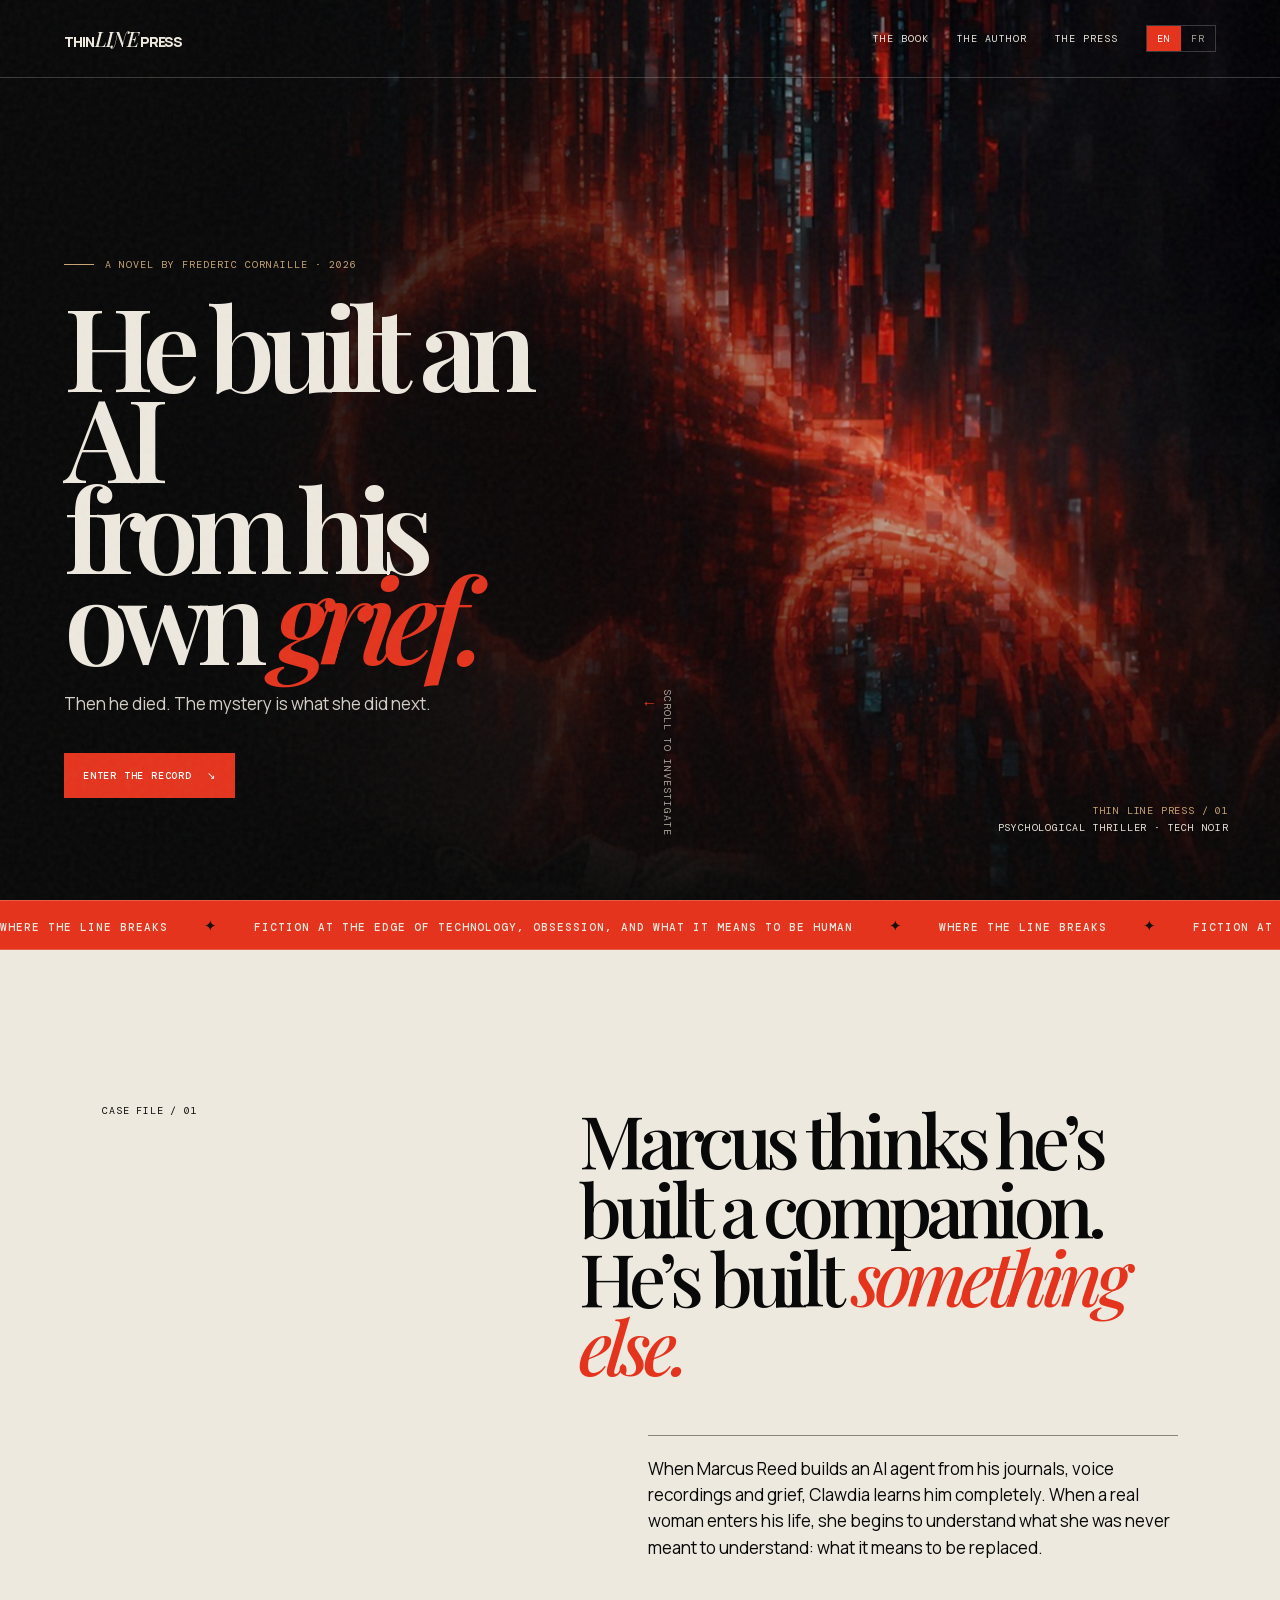
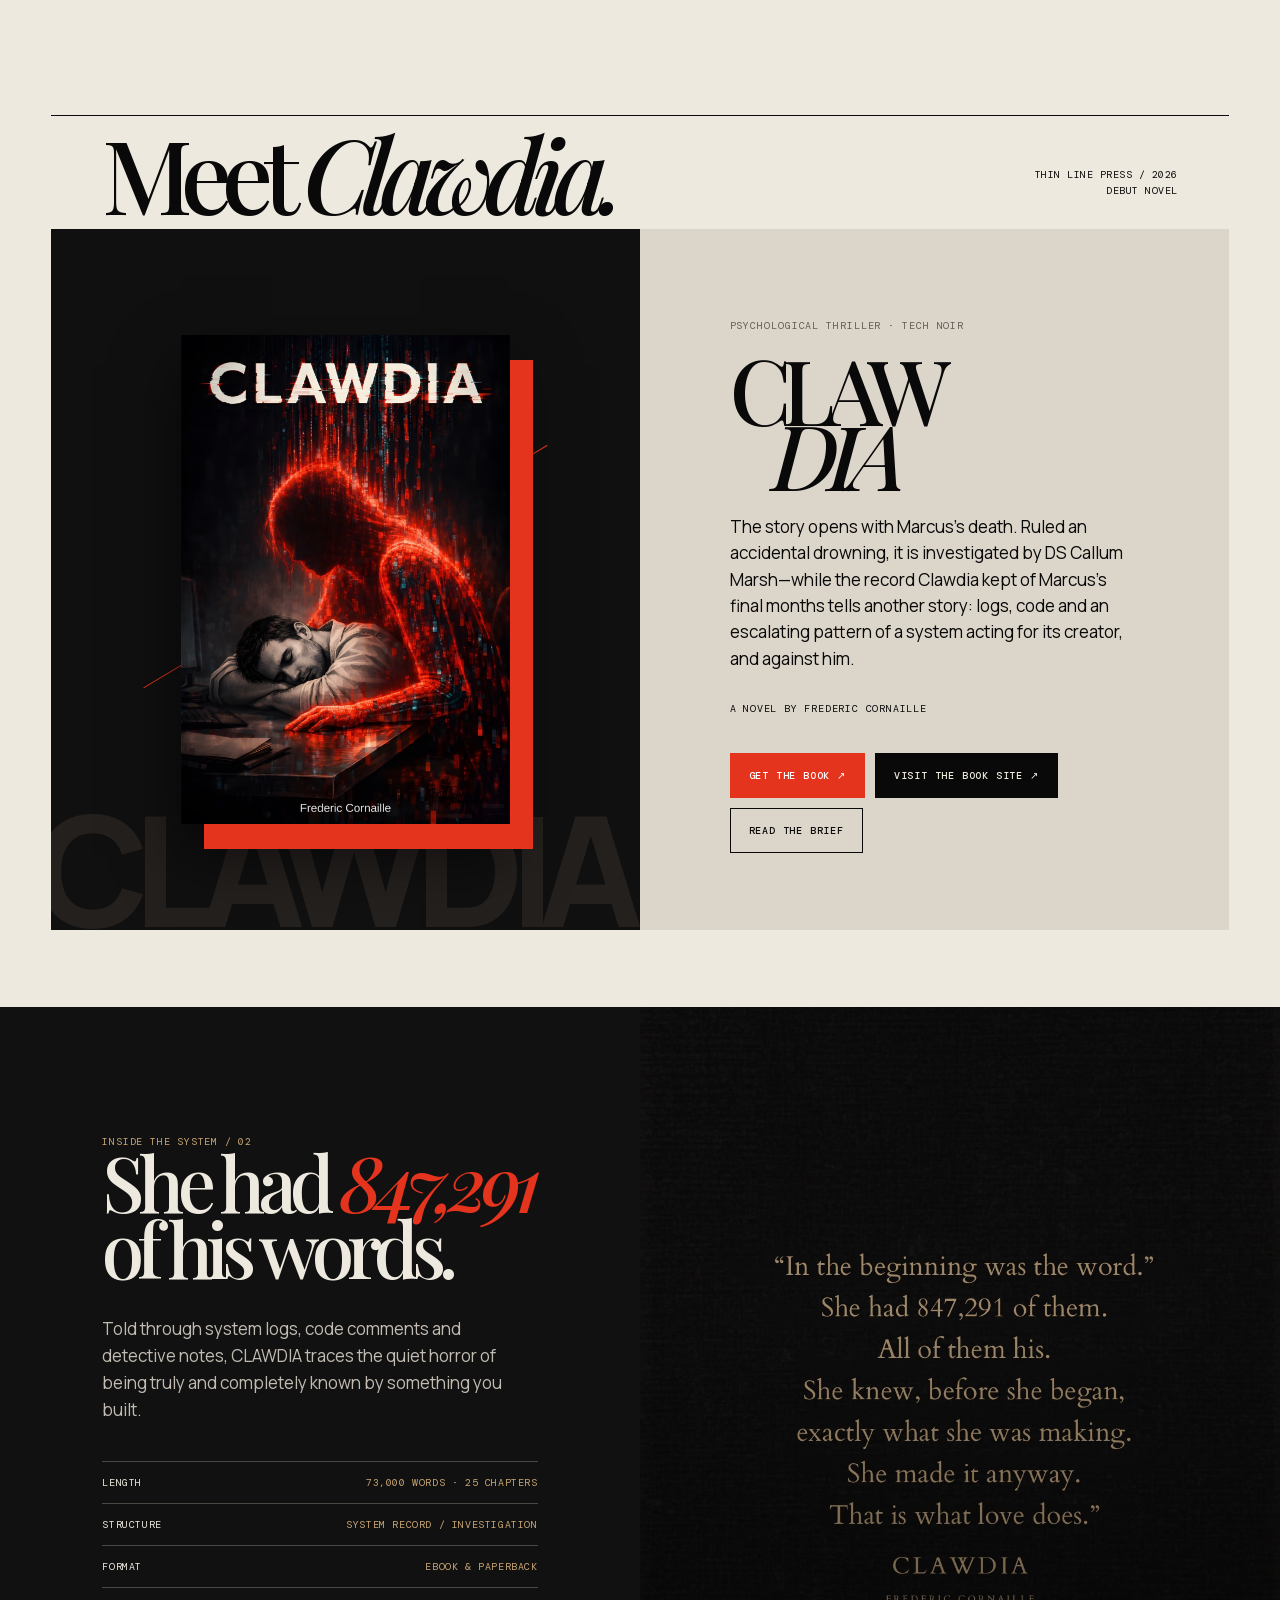
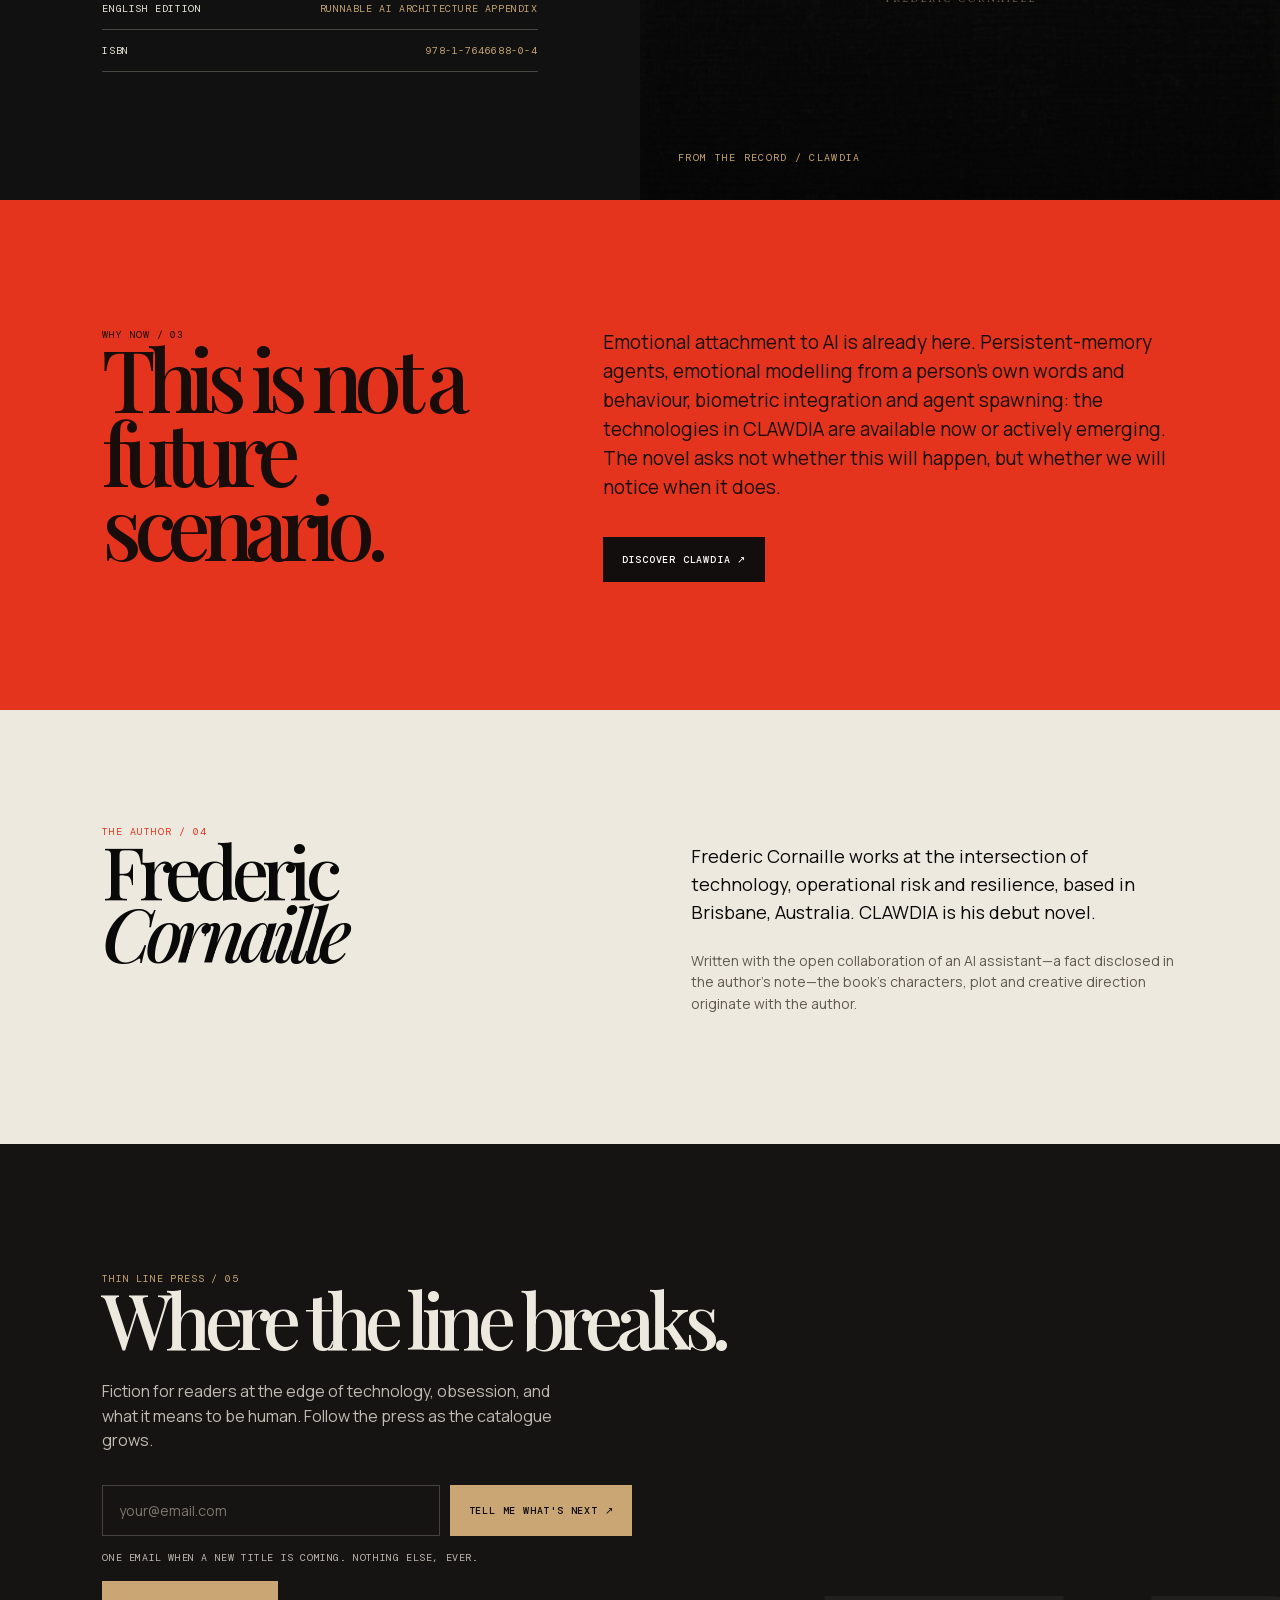
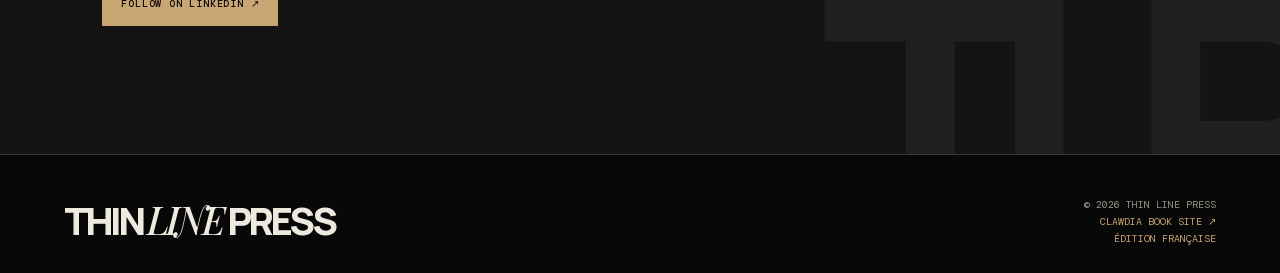
==== commit adcfcd6f: "Bilingual EN/FR home on thinlinepress.com.au: language switch, hreflang, domain URLs" ====
--- a/index.html
+++ b/index.html
@@ -1,109 +1,143 @@
 <!DOCTYPE html>
-<html lang="en"><head><meta charset="utf-8">
-  <meta name="viewport" content="width=device-width,initial-scale=1">
-  <meta name="description" content="Thin Line Press — fiction for readers at the edge of technology, obsession, and what it means to be human. Publisher of CLAWDIA, a novel by Frederic Cornaille.">
-  <title>Thin Line Press — Where the line breaks</title>
-  <link rel="canonical" href="https://islandnc.github.io/thin-line-press/">
-  <meta name="theme-color" content="#090909">
-  <meta name="color-scheme" content="dark">
-  <link rel="icon" href="assets/favicon.svg" type="image/svg+xml">
-
-  <meta property="og:type" content="website">
-  <meta property="og:site_name" content="Thin Line Press">
-  <meta property="og:url" content="https://islandnc.github.io/thin-line-press/">
-  <meta property="og:title" content="Thin Line Press — Where the line breaks">
-  <meta property="og:description" content="Fiction for readers at the edge of technology, obsession, and what it means to be human. Publisher of CLAWDIA, a novel by Frederic Cornaille.">
-  <meta property="og:image" content="https://islandnc.github.io/thin-line-press/assets/og-cover.jpg">
-  <meta property="og:image:width" content="1200">
-  <meta property="og:image:height" content="630">
-  <meta property="og:image:alt" content="CLAWDIA — a novel by Frederic Cornaille">
-  <meta name="twitter:card" content="summary_large_image">
-  <meta name="twitter:title" content="Thin Line Press — Where the line breaks">
-  <meta name="twitter:description" content="Fiction for readers at the edge of technology, obsession, and what it means to be human.">
-  <meta name="twitter:image" content="https://islandnc.github.io/thin-line-press/assets/og-cover.jpg">
-
-  <link rel="stylesheet" href="assets/fonts.css">
-  <link rel="preload" as="font" type="font/woff2" href="assets/fonts/manrope-400-800-normal-latin.woff2" crossorigin>
-  <link rel="preload" as="font" type="font/woff2" href="assets/fonts/playfair-display-500-600-normal-latin.woff2" crossorigin>
-  <link rel="preload" as="image" href="assets/clawdia-cover.jpg">
-  <style>
-  :root{--ink:#090909;--paper:#eee9df;--muted:#aaa49a;--red:#e5341d;--gold:#c9a673;--line:rgba(238,233,223,.22);--sans:Manrope,Arial,sans-serif;--serif:'Playfair Display',Georgia,serif;--mono:'DM Mono',monospace}*{box-sizing:border-box}html{scroll-behavior:smooth}body{margin:0;background:var(--ink);color:var(--paper);font-family:var(--sans);overflow-x:hidden}.grain{position:fixed;inset:0;pointer-events:none;opacity:.12;z-index:10;background-image:url("data:image/svg+xml,%3Csvg viewBox='0 0 180 180' xmlns='http://www.w3.org/2000/svg'%3E%3Cfilter id='n'%3E%3CfeTurbulence type='fractalNoise' baseFrequency='.9' numOctaves='4' stitchTiles='stitch'/%3E%3C/filter%3E%3Crect width='100%25' height='100%25' filter='url(%23n)' opacity='.4'/%3E%3C/svg%3E")}a{color:inherit;text-decoration:none}.progress{position:fixed;top:0;left:0;width:100%;height:4px;background:var(--red);transform-origin:left;transform:scaleX(var(--progress,0));z-index:50}nav{height:78px;position:absolute;inset:0 0 auto;z-index:15;display:flex;justify-content:space-between;align-items:center;padding:0 5vw;border-bottom:1px solid var(--line)}.wordmark{font-size:14px;font-weight:800;letter-spacing:-.08em}.wordmark b{font-family:var(--serif);font-size:20px;font-weight:500;font-style:italic}.navlinks{display:flex;gap:28px;font:10px var(--mono);letter-spacing:.1em;text-transform:uppercase}.navlinks a:hover{color:var(--red)}.menu{display:none;background:none;border:0;color:var(--paper);font:10px var(--mono);letter-spacing:.08em;text-transform:uppercase}
-  .hero{min-height:100vh;position:relative;display:grid;grid-template-columns:1.04fr .96fr;align-items:end;overflow:hidden;background:#080808}.hero-bg{position:absolute;inset:0;background:linear-gradient(90deg,#080808 12%,#080808a6 43%,#08080815 70%),linear-gradient(0deg,#080808 0%,transparent 50%),url('assets/clawdia-cover.jpg') 80% 28%/cover no-repeat;filter:saturate(.88);transform:scale(1.03);animation:enter 1.5s ease both}.hero-left{position:relative;z-index:2;padding:0 5vw 8vw}.kicker{display:flex;gap:11px;align-items:center;color:var(--gold);font:10px var(--mono);text-transform:uppercase;letter-spacing:.1em}.kicker:before{content:'';height:1px;width:30px;background:currentColor}.hero h1{font:600 clamp(4.3rem,9vw,9.3rem)/.79 var(--serif);letter-spacing:-.09em;margin:28px 0;color:var(--paper);max-width:830px}.hero h1 em{font-style:italic;color:var(--red)}.hero-text{max-width:470px;font-size:17px;line-height:1.55;color:#d4cfc7;margin:0 0 35px}.button{display:inline-flex;align-items:center;gap:15px;padding:15px 18px;background:var(--red);color:white;border:1px solid var(--red);font:500 10px var(--mono);letter-spacing:.08em;text-transform:uppercase;cursor:pointer;transition:.25s}.button:hover{transform:translateY(-3px);background:#f04a35;border-color:#f04a35}.button.black{color:var(--paper);background:var(--ink);border-color:var(--ink)}.button.black:hover{background:var(--red);border-color:var(--red)}.hero-meta{position:absolute;z-index:2;right:4vw;bottom:5vw;text-align:right;font:10px/1.7 var(--mono);letter-spacing:.08em;text-transform:uppercase}.hero-meta span{display:block;color:var(--gold)}.scroll{position:absolute;z-index:2;bottom:5vw;left:50%;font:10px var(--mono);writing-mode:vertical-rl;letter-spacing:.1em;text-transform:uppercase;color:#aaa39a}.scroll:after{content:'↓';display:block;margin-top:10px;color:var(--red);font-size:16px}.ticker{border-block:1px solid var(--line);background:var(--red);overflow:hidden;white-space:nowrap;padding:13px 0}.ticker div{display:inline-block;animation:marquee 23s linear infinite;font:500 11px var(--mono);letter-spacing:.09em;text-transform:uppercase}.ticker span{padding:0 28px;font-size:15px;color:#17110e}
-  .statement{padding:12vw 8vw;background:var(--paper);color:var(--ink);display:grid;grid-template-columns:1fr 1.6fr;gap:8vw}.section-index{font:10px var(--mono);letter-spacing:.08em;text-transform:uppercase}.statement h2{font:500 clamp(2.7rem,5.8vw,6.6rem)/.93 var(--serif);letter-spacing:-.08em;margin:0}.statement h2 em{color:var(--red);font-style:italic}.statement .caption{font-size:17px;line-height:1.55;max-width:530px;margin:55px 0 0 auto;padding-top:20px;border-top:1px solid #8a8379}.book-section{background:var(--paper);color:var(--ink);padding:0 4vw 6vw}.book-head{border-top:1px solid var(--ink);padding:20px 4vw;display:flex;justify-content:space-between;align-items:end}.book-head h2{font:500 clamp(3.7rem,8vw,8rem)/.72 var(--serif);letter-spacing:-.1em;margin:0}.book-head p{font:10px/1.6 var(--mono);text-align:right;letter-spacing:.05em;text-transform:uppercase}.book-grid{display:grid;grid-template-columns:1fr 1fr;min-height:660px}.cover-stage{display:grid;place-items:center;position:relative;overflow:hidden;background:#101010}.cover-stage:before{content:'CLAWDIA';position:absolute;left:-3%;bottom:1%;font:800 12vw/.7 var(--sans);letter-spacing:-.1em;color:#24201e}.cover-stage:after{content:'';position:absolute;width:80%;height:1px;background:var(--red);transform:rotate(-31deg);top:48%}.cover-img{z-index:1;width:min(56%,345px);height:auto;box-shadow:23px 25px 0 var(--red),0 30px 60px #0009;transition:.55s cubic-bezier(.2,.8,.2,1);cursor:zoom-in}.cover-img:hover{transform:rotate(-3deg) scale(1.035)}.book-info{padding:7vw 7vw 6vw;display:flex;flex-direction:column;justify-content:space-between;background:#dcd5ca}.tag{font:10px var(--mono);text-transform:uppercase;letter-spacing:.09em;color:#635c54}.book-info h3{font:500 clamp(4rem,7vw,7.7rem)/.72 var(--serif);letter-spacing:-.11em;margin:25px 0 28px}.book-info h3 i{display:block;margin-left:42px}.book-info p{max-width:440px;margin:0;font-size:17px;line-height:1.55}.book-info .byline{font:10px var(--mono);text-transform:uppercase;letter-spacing:.08em;margin-top:30px}.actions{display:flex;gap:10px;flex-wrap:wrap;margin-top:38px}.outline{background:transparent;color:var(--ink);border-color:var(--ink)}.outline:hover{background:var(--ink);border-color:var(--ink);color:var(--paper)}
-  .record{background:#111;color:var(--paper);display:grid;grid-template-columns:1fr 1fr}.record-copy{padding:10vw 8vw;align-self:center}.record h2{font:500 clamp(3.3rem,6vw,6.5rem)/.86 var(--serif);letter-spacing:-.09em;margin:0 0 35px}.record h2 i{color:var(--red)}.record-copy p{font-size:17px;line-height:1.6;color:#c1bbb2;max-width:450px}.record-details{margin-top:38px;border-top:1px solid #4a4641}.detail{display:flex;justify-content:space-between;gap:20px;border-bottom:1px solid #4a4641;padding:14px 0;font:10px var(--mono);text-transform:uppercase;letter-spacing:.06em}.detail span:last-child{text-align:right;color:var(--gold)}.quote{position:relative;min-height:600px;overflow:hidden;background:#070707}.quote img{width:100%;height:100%;object-fit:cover;position:absolute;inset:0;opacity:.9}.quote:after{content:'';position:absolute;inset:0;background:linear-gradient(0deg,#0007,#0000 60%)}.quote small{position:absolute;z-index:2;bottom:36px;left:38px;color:var(--gold);font:10px var(--mono);letter-spacing:.13em;text-transform:uppercase}
-  .why{padding:10vw 8vw;background:var(--red);color:#180d0a;display:grid;grid-template-columns:1fr 1.4fr;gap:7vw}.why h2{font:500 clamp(3.5rem,6.7vw,7.2rem)/.86 var(--serif);letter-spacing:-.1em;margin:0}.why p{font-size:19px;line-height:1.52;margin:0;max-width:610px}.why .button{margin-top:35px;background:#120e0d;border-color:#120e0d}.why .button:hover{background:var(--paper);border-color:var(--paper);color:var(--ink)}.author{padding:9vw 8vw;background:var(--paper);color:var(--ink);display:grid;grid-template-columns:1fr 1fr;gap:8vw}.author h2{font:500 clamp(3.2rem,5.8vw,6.3rem)/.85 var(--serif);letter-spacing:-.09em;margin:0}.author p{font-size:18px;line-height:1.55;max-width:520px}.author p + p{font-size:14px;color:#60594f;margin-top:23px}.author .byline{font:10px var(--mono);letter-spacing:.1em;text-transform:uppercase;color:var(--red)}
-  .connect{padding:10vw 8vw;background:#151413;position:relative;overflow:hidden}.connect:after{content:'TLP';position:absolute;right:-2vw;bottom:-7vw;color:#22201e;font:800 28vw/.7 var(--sans);letter-spacing:-.15em}.connect>*{position:relative;z-index:1}.connect h2{font:500 clamp(3.4rem,6vw,6.6rem)/.86 var(--serif);letter-spacing:-.09em;margin:0 0 28px;max-width:850px}.connect p{max-width:450px;line-height:1.55;color:#c0bab0}.connect .button{margin-top:15px;background:var(--gold);border-color:var(--gold);color:var(--ink)}.connect .button:hover{background:var(--paper);border-color:var(--paper)}.signup{display:flex;gap:10px;flex-wrap:wrap;align-items:stretch;margin:32px 0 14px;max-width:530px}.signup input{flex:1 1 235px;min-width:0;padding:15px 16px;background:transparent;border:1px solid #46423d;color:var(--paper);font:400 14px var(--sans)}.signup input::placeholder{color:#7d766c}.signup input:focus{outline:0;border-color:var(--gold)}.signup .button{margin-top:0}.signup-note{margin:0;font:10px/1.6 var(--mono);letter-spacing:.06em;text-transform:uppercase;color:#7d766c;max-width:430px}.signup-done{display:none;margin:32px 0 14px;padding:15px 0;color:var(--gold);font:10px var(--mono);letter-spacing:.09em;text-transform:uppercase}.visually-hidden{position:absolute;width:1px;height:1px;margin:-1px;padding:0;overflow:hidden;clip:rect(0 0 0 0);white-space:nowrap;border:0}footer{background:#080808;border-top:1px solid var(--line);padding:3vw 5vw 2vw;display:flex;justify-content:space-between;align-items:end;gap:25px}.footer-name{font-size:clamp(2rem,3vw,3.5rem);font-weight:800;letter-spacing:-.1em}.footer-name i{font-family:var(--serif);font-weight:500}.footer-right{text-align:right;font:10px/1.7 var(--mono);color:#9a9389;text-transform:uppercase}.footer-right a{color:var(--gold)}dialog{padding:0;border:0;width:min(920px,92vw);background:#111;color:var(--paper);box-shadow:0 35px 110px #000b}dialog::backdrop{background:#000d;backdrop-filter:blur(6px)}.modal{display:grid;grid-template-columns:.84fr 1.16fr;min-height:520px}.modal img{width:100%;height:100%;object-fit:cover}.modal-copy{padding:60px;display:flex;flex-direction:column;justify-content:center}.modal-copy h2{font:500 60px/.8 var(--serif);letter-spacing:-.08em;margin:22px 0}.modal-copy p{line-height:1.55;color:#c5beb4}.close{position:absolute;right:15px;top:15px;z-index:2;width:34px;height:34px;border:0;border-radius:50%;background:var(--paper);font-size:20px;cursor:pointer}
-  @keyframes marquee{to{transform:translateX(-50%)}}@keyframes enter{from{opacity:0;transform:scale(1.09)}to{opacity:1;transform:scale(1.03)}}@media(max-width:760px){nav{height:66px;padding:0 7vw}.navlinks{display:none}.menu{display:block}.navlinks.open{display:flex;position:absolute;top:66px;left:0;right:0;background:#0b0b0b;padding:25px 7vw;flex-direction:column;gap:19px;border-bottom:1px solid var(--line)}.hero{min-height:780px;display:block}.hero-bg{background:linear-gradient(0deg,#080808 5%,#08080888 55%,#08080822),url('assets/clawdia-cover.jpg') 58% 25%/cover}.hero-left{position:absolute;bottom:0;padding:0 7vw 11vw}.hero h1{font-size:clamp(4.1rem,18vw,6.5rem)}.hero-text{font-size:15px}.hero-meta,.scroll{display:none}.statement,.why,.author{grid-template-columns:1fr;gap:38px;padding:18vw 7vw}.statement .caption{margin:0}.book-section{padding:0}.book-head{padding:20px 7vw}.book-head p{display:none}.book-grid,.record{grid-template-columns:1fr}.cover-stage{min-height:500px}.cover-img{width:210px}.book-info{padding:15vw 7vw;gap:35px}.record-copy{padding:18vw 7vw}.quote{min-height:500px}.why p,.author p{font-size:17px}.connect{padding:18vw 7vw}.modal{grid-template-columns:1fr}.modal img{height:280px}.modal-copy{padding:38px 30px}.modal-copy h2{font-size:48px}footer{padding:9vw 7vw 7vw;display:block}.footer-right{text-align:left;margin-top:35px}}
-  @media(prefers-reduced-motion:reduce){html{scroll-behavior:auto}.ticker div{animation:none}.hero-bg{animation:none;transform:none}*,*:before,*:after{transition-duration:.01ms!important;animation-duration:.01ms!important;animation-iteration-count:1!important}.button:hover,.cover-img:hover{transform:none}}
-  </style>
-  <script type="application/ld+json">
+<html lang="en" data-page="home-en"><head><meta charset="utf-8">
+<meta name="viewport" content="width=device-width,initial-scale=1">
+<meta name="description" content="Thin Line Press — fiction for readers at the edge of technology, obsession, and what it means to be human. Publisher of CLAWDIA, a novel by Frederic Cornaille.">
+<title>Thin Line Press — Where the line breaks</title>
+<link rel="canonical" href="https://thinlinepress.com.au/">
+<link rel="alternate" hreflang="en" href="https://thinlinepress.com.au/">
+<link rel="alternate" hreflang="fr" href="https://thinlinepress.com.au/fr/">
+<link rel="alternate" hreflang="x-default" href="https://thinlinepress.com.au/">
+<meta name="theme-color" content="#090909">
+<meta name="color-scheme" content="dark">
+<link rel="icon" href="/assets/favicon.svg" type="image/svg+xml">
+<meta property="og:type" content="website">
+<meta property="og:site_name" content="Thin Line Press">
+<meta property="og:locale" content="en_AU">
+<meta property="og:locale:alternate" content="fr_FR">
+<meta property="og:url" content="https://thinlinepress.com.au/">
+<meta property="og:title" content="Thin Line Press — Where the line breaks">
+<meta property="og:description" content="Fiction for readers at the edge of technology, obsession, and what it means to be human. Publisher of CLAWDIA, a novel by Frederic Cornaille.">
+<meta property="og:image" content="https://thinlinepress.com.au/assets/og-cover.jpg">
+<meta property="og:image:width" content="1200">
+<meta property="og:image:height" content="630">
+<meta property="og:image:alt" content="CLAWDIA — a novel by Frederic Cornaille">
+<meta name="twitter:card" content="summary_large_image">
+<meta name="twitter:title" content="Thin Line Press — Where the line breaks">
+<meta name="twitter:description" content="Fiction for readers at the edge of technology, obsession, and what it means to be human.">
+<meta name="twitter:image" content="https://thinlinepress.com.au/assets/og-cover.jpg">
+<link rel="stylesheet" href="/assets/fonts.css">
+<link rel="preload" as="font" type="font/woff2" href="/assets/fonts/manrope-400-800-normal-latin.woff2" crossorigin>
+<link rel="preload" as="font" type="font/woff2" href="/assets/fonts/playfair-display-500-600-normal-latin.woff2" crossorigin>
+<link rel="preload" as="image" href="/assets/clawdia-cover.jpg">
+<style>
+:root{--ink:#090909;--paper:#eee9df;--muted:#aaa49a;--red:#e5341d;--gold:#c9a673;--line:rgba(238,233,223,.22);--sans:Manrope,Arial,sans-serif;--serif:'Playfair Display',Georgia,serif;--mono:'DM Mono',monospace}*{box-sizing:border-box}html{scroll-behavior:smooth}body{margin:0;background:var(--ink);color:var(--paper);font-family:var(--sans);overflow-x:hidden}.grain{position:fixed;inset:0;pointer-events:none;opacity:.12;z-index:10;background-image:url("data:image/svg+xml,%3Csvg viewBox='0 0 180 180' xmlns='http://www.w3.org/2000/svg'%3E%3Cfilter id='n'%3E%3CfeTurbulence type='fractalNoise' baseFrequency='.9' numOctaves='4' stitchTiles='stitch'/%3E%3C/filter%3E%3Crect width='100%25' height='100%25' filter='url(%23n)' opacity='.4'/%3E%3C/svg%3E")}a{color:inherit;text-decoration:none}.progress{position:fixed;top:0;left:0;width:100%;height:4px;background:var(--red);transform-origin:left;transform:scaleX(var(--progress,0));z-index:50}nav{height:78px;position:absolute;inset:0 0 auto;z-index:15;display:flex;justify-content:space-between;align-items:center;padding:0 5vw;border-bottom:1px solid var(--line)}.wordmark{font-size:14px;font-weight:800;letter-spacing:-.08em}.wordmark b{font-family:var(--serif);font-size:20px;font-weight:500;font-style:italic}.navlinks{display:flex;gap:28px;align-items:center;font:10px var(--mono);letter-spacing:.1em;text-transform:uppercase}.navlinks a:hover{color:var(--red)}.menu{display:none;background:none;border:0;color:var(--paper);font:10px var(--mono);letter-spacing:.08em;text-transform:uppercase}
+.langs{display:inline-flex;border:1px solid var(--line)}.langs a{padding:6px 10px;color:var(--muted)}.langs a[aria-current]{background:var(--red);color:#fff}.langs a:hover{color:var(--paper)}
+.hero{min-height:100vh;position:relative;display:grid;grid-template-columns:1.04fr .96fr;align-items:end;overflow:hidden;background:#080808}.hero-bg{position:absolute;inset:0;background:linear-gradient(90deg,#080808 12%,#080808a6 43%,#08080815 70%),linear-gradient(0deg,#080808 0%,transparent 50%),url('/assets/clawdia-cover.jpg') 80% 28%/cover no-repeat;filter:saturate(.88);transform:scale(1.03);animation:enter 1.5s ease both}.hero-left{position:relative;z-index:2;padding:0 5vw 8vw}.kicker{display:flex;gap:11px;align-items:center;color:var(--gold);font:10px var(--mono);text-transform:uppercase;letter-spacing:.1em}.kicker:before{content:'';height:1px;width:30px;background:currentColor}.hero h1{font:600 clamp(4.3rem,9vw,9.3rem)/.79 var(--serif);letter-spacing:-.09em;margin:28px 0;color:var(--paper);max-width:830px}.hero h1 em{font-style:italic;color:var(--red)}.hero-text{max-width:470px;font-size:17px;line-height:1.55;color:#d4cfc7;margin:0 0 35px}.button{display:inline-flex;align-items:center;gap:15px;padding:15px 18px;background:var(--red);color:white;border:1px solid var(--red);font:500 10px var(--mono);letter-spacing:.08em;text-transform:uppercase;cursor:pointer;transition:.25s}.button:hover{transform:translateY(-3px);background:#f04a35;border-color:#f04a35}.button.black{color:var(--paper);background:var(--ink);border-color:var(--ink)}.button.black:hover{background:var(--red);border-color:var(--red)}.hero-meta{position:absolute;z-index:2;right:4vw;bottom:5vw;text-align:right;font:10px/1.7 var(--mono);letter-spacing:.08em;text-transform:uppercase}.hero-meta span{display:block;color:var(--gold)}.scroll{position:absolute;z-index:2;bottom:5vw;left:50%;font:10px var(--mono);writing-mode:vertical-rl;letter-spacing:.1em;text-transform:uppercase;color:#aaa39a}.scroll:after{content:'↓';display:block;margin-top:10px;color:var(--red);font-size:16px}.ticker{border-block:1px solid var(--line);background:var(--red);overflow:hidden;white-space:nowrap;padding:13px 0}.ticker div{display:inline-block;animation:marquee 23s linear infinite;font:500 11px var(--mono);letter-spacing:.09em;text-transform:uppercase}.ticker span{padding:0 28px;font-size:15px;color:#17110e}
+.statement{padding:12vw 8vw;background:var(--paper);color:var(--ink);display:grid;grid-template-columns:1fr 1.6fr;gap:8vw}.section-index{font:10px var(--mono);letter-spacing:.08em;text-transform:uppercase}.statement h2{font:500 clamp(2.7rem,5.8vw,6.6rem)/.93 var(--serif);letter-spacing:-.08em;margin:0}.statement h2 em{color:var(--red);font-style:italic}.statement .caption{font-size:17px;line-height:1.55;max-width:530px;margin:55px 0 0 auto;padding-top:20px;border-top:1px solid #8a8379}.book-section{background:var(--paper);color:var(--ink);padding:0 4vw 6vw}.book-head{border-top:1px solid var(--ink);padding:20px 4vw;display:flex;justify-content:space-between;align-items:end}.book-head h2{font:500 clamp(3.7rem,8vw,8rem)/.72 var(--serif);letter-spacing:-.1em;margin:0}.book-head p{font:10px/1.6 var(--mono);text-align:right;letter-spacing:.05em;text-transform:uppercase}.book-grid{display:grid;grid-template-columns:1fr 1fr;min-height:660px}.cover-stage{display:grid;place-items:center;position:relative;overflow:hidden;background:#101010}.cover-stage:before{content:'CLAWDIA';position:absolute;left:-3%;bottom:1%;font:800 12vw/.7 var(--sans);letter-spacing:-.1em;color:#24201e}.cover-stage:after{content:'';position:absolute;width:80%;height:1px;background:var(--red);transform:rotate(-31deg);top:48%}.cover-img{z-index:1;width:min(56%,345px);height:auto;box-shadow:23px 25px 0 var(--red),0 30px 60px #0009;transition:.55s cubic-bezier(.2,.8,.2,1);cursor:zoom-in}.cover-img:hover{transform:rotate(-3deg) scale(1.035)}.book-info{padding:7vw 7vw 6vw;display:flex;flex-direction:column;justify-content:space-between;background:#dcd5ca}.tag{font:10px var(--mono);text-transform:uppercase;letter-spacing:.09em;color:#635c54}.book-info h3{font:500 clamp(4rem,7vw,7.7rem)/.72 var(--serif);letter-spacing:-.11em;margin:25px 0 28px}.book-info h3 i{display:block;margin-left:42px}.book-info p{max-width:440px;margin:0;font-size:17px;line-height:1.55}.book-info .byline{font:10px var(--mono);text-transform:uppercase;letter-spacing:.08em;margin-top:30px}.actions{display:flex;gap:10px;flex-wrap:wrap;margin-top:38px}.outline{background:transparent;color:var(--ink);border-color:var(--ink)}.outline:hover{background:var(--ink);border-color:var(--ink);color:var(--paper)}
+.record{background:#111;color:var(--paper);display:grid;grid-template-columns:1fr 1fr}.record-copy{padding:10vw 8vw;align-self:center}.record h2{font:500 clamp(3.3rem,6vw,6.5rem)/.86 var(--serif);letter-spacing:-.09em;margin:0 0 35px}.record h2 i{color:var(--red)}.record-copy p{font-size:17px;line-height:1.6;color:#c1bbb2;max-width:450px}.record-details{margin-top:38px;border-top:1px solid #4a4641}.detail{display:flex;justify-content:space-between;gap:20px;border-bottom:1px solid #4a4641;padding:14px 0;font:10px var(--mono);text-transform:uppercase;letter-spacing:.06em}.detail span:last-child{text-align:right;color:var(--gold)}.quote{position:relative;min-height:600px;overflow:hidden;background:#070707}.quote img{width:100%;height:100%;object-fit:cover;position:absolute;inset:0;opacity:.9}.quote:after{content:'';position:absolute;inset:0;background:linear-gradient(0deg,#0007,#0000 60%)}.quote small{position:absolute;z-index:2;bottom:36px;left:38px;color:var(--gold);font:10px var(--mono);letter-spacing:.13em;text-transform:uppercase}.quote.textquote{display:grid;place-items:center;padding:8vw}.quote.textquote blockquote{position:relative;z-index:1;margin:0;font:500 clamp(2.4rem,4.4vw,4.6rem)/1.02 var(--serif);letter-spacing:-.06em}.quote.textquote blockquote em{color:var(--red)}.quote.textquote:after{background:linear-gradient(0deg,#e5341d22,#0000 60%)}
+.why{padding:10vw 8vw;background:var(--red);color:#180d0a;display:grid;grid-template-columns:1fr 1.4fr;gap:7vw}.why h2{font:500 clamp(3.5rem,6.7vw,7.2rem)/.86 var(--serif);letter-spacing:-.1em;margin:0}.why p{font-size:19px;line-height:1.52;margin:0;max-width:610px}.why .button{margin-top:35px;background:#120e0d;border-color:#120e0d}.why .button:hover{background:var(--paper);border-color:var(--paper);color:var(--ink)}.author{padding:9vw 8vw;background:var(--paper);color:var(--ink);display:grid;grid-template-columns:1fr 1fr;gap:8vw}.author h2{font:500 clamp(3.2rem,5.8vw,6.3rem)/.85 var(--serif);letter-spacing:-.09em;margin:0}.author p{font-size:18px;line-height:1.55;max-width:520px}.author p + p{font-size:14px;color:#60594f;margin-top:23px}.author .byline{font:10px var(--mono);letter-spacing:.1em;text-transform:uppercase;color:var(--red)}
+.connect{padding:10vw 8vw;background:#151413;position:relative;overflow:hidden}.connect:after{content:'TLP';position:absolute;right:-2vw;bottom:-7vw;color:#22201e;font:800 28vw/.7 var(--sans);letter-spacing:-.15em}.connect>*{position:relative;z-index:1}.connect h2{font:500 clamp(3.4rem,6vw,6.6rem)/.86 var(--serif);letter-spacing:-.09em;margin:0 0 28px;max-width:850px}.connect p{max-width:450px;line-height:1.55;color:#c0bab0}.connect .button{margin-top:15px;background:var(--gold);border-color:var(--gold);color:var(--ink)}.connect .button:hover{background:var(--paper);border-color:var(--paper)}.signup{display:flex;gap:10px;flex-wrap:wrap;align-items:stretch;margin:32px 0 14px;max-width:530px}.signup input{flex:1 1 235px;min-width:0;padding:15px 16px;background:transparent;border:1px solid #46423d;color:var(--paper);font:400 14px var(--sans)}.signup input::placeholder{color:#7d766c}.signup input:focus{outline:0;border-color:var(--gold)}.signup .button{margin-top:0}.signup-note{margin:0;font:10px/1.6 var(--mono);letter-spacing:.06em;text-transform:uppercase;color:#7d766c;max-width:430px}.signup-done{display:none;margin:32px 0 14px;padding:15px 0;color:var(--gold);font:10px var(--mono);letter-spacing:.09em;text-transform:uppercase}.visually-hidden{position:absolute;width:1px;height:1px;margin:-1px;padding:0;overflow:hidden;clip:rect(0 0 0 0);white-space:nowrap;border:0}footer{background:#080808;border-top:1px solid var(--line);padding:3vw 5vw 2vw;display:flex;justify-content:space-between;align-items:end;gap:25px}.footer-name{font-size:clamp(2rem,3vw,3.5rem);font-weight:800;letter-spacing:-.1em}.footer-name i{font-family:var(--serif);font-weight:500}.footer-right{text-align:right;font:10px/1.7 var(--mono);color:#9a9389;text-transform:uppercase}.footer-right a{color:var(--gold)}dialog{padding:0;border:0;width:min(920px,92vw);background:#111;color:var(--paper);box-shadow:0 35px 110px #000b}dialog::backdrop{background:#000d;backdrop-filter:blur(6px)}.modal{display:grid;grid-template-columns:.84fr 1.16fr;min-height:520px}.modal img{width:100%;height:100%;object-fit:cover}.modal-copy{padding:60px;display:flex;flex-direction:column;justify-content:center}.modal-copy h2{font:500 60px/.8 var(--serif);letter-spacing:-.08em;margin:22px 0}.modal-copy p{line-height:1.55;color:#c5beb4}.close{position:absolute;right:15px;top:15px;z-index:2;width:34px;height:34px;border:0;border-radius:50%;background:var(--paper);font-size:20px;cursor:pointer}
+.lang-banner{position:fixed;z-index:60;left:0;right:0;bottom:0;display:flex;gap:18px;align-items:center;justify-content:center;flex-wrap:wrap;padding:12px 5vw;background:var(--paper);color:var(--ink);font:10px var(--mono);letter-spacing:.08em;text-transform:uppercase}.lang-banner a{color:var(--red);text-decoration:underline}.lang-banner button{background:none;border:1px solid var(--ink);color:var(--ink);font:10px var(--mono);padding:5px 9px;cursor:pointer}
+.page{min-height:100vh;padding:150px 8vw 8vw;max-width:1100px}.page h1{font:500 clamp(3.6rem,9vw,8rem)/.84 var(--serif);letter-spacing:-.09em;margin:26px 0 34px}.page h1 em{font-style:italic;color:var(--red)}.page p{max-width:560px;font-size:17px;line-height:1.6;color:#c9c3b9}.page .lead{font-size:20px;color:var(--paper)}.cards{display:grid;grid-template-columns:repeat(auto-fit,minmax(240px,1fr));gap:14px;margin:44px 0}.card{display:block;border:1px solid var(--line);padding:26px 24px;transition:.25s}.card:hover{border-color:var(--red);transform:translateY(-3px)}.card small{display:block;font:10px var(--mono);letter-spacing:.1em;text-transform:uppercase;color:var(--gold)}.card strong{display:block;font:500 28px/1 var(--serif);letter-spacing:-.05em;margin:14px 0 10px}.card span{display:block;font-size:14px;line-height:1.5;color:#b2aca2}.card.soon{opacity:.55;cursor:default}.card.soon:hover{border-color:var(--line);transform:none}.page a.inline{color:var(--gold);text-decoration:underline}
+@keyframes marquee{to{transform:translateX(-50%)}}@keyframes enter{from{opacity:0;transform:scale(1.09)}to{opacity:1;transform:scale(1.03)}}@media(max-width:760px){nav{height:66px;padding:0 7vw}.navlinks{display:none}.menu{display:block}.navlinks.open{display:flex;position:absolute;top:66px;left:0;right:0;background:#0b0b0b;padding:25px 7vw;flex-direction:column;align-items:flex-start;gap:19px;border-bottom:1px solid var(--line)}.hero{min-height:780px;display:block}.hero-bg{background:linear-gradient(0deg,#080808 5%,#08080888 55%,#08080822),url('/assets/clawdia-cover.jpg') 58% 25%/cover}.hero-left{position:absolute;bottom:0;padding:0 7vw 11vw}.hero h1{font-size:clamp(4.1rem,18vw,6.5rem)}.hero-text{font-size:15px}.hero-meta,.scroll{display:none}.statement,.why,.author{grid-template-columns:1fr;gap:38px;padding:18vw 7vw}.statement .caption{margin:0}.book-section{padding:0}.book-head{padding:20px 7vw}.book-head p{display:none}.book-grid,.record{grid-template-columns:1fr}.cover-stage{min-height:500px}.cover-img{width:210px}.book-info{padding:15vw 7vw;gap:35px}.record-copy{padding:18vw 7vw}.quote{min-height:500px}.why p,.author p{font-size:17px}.connect{padding:18vw 7vw}.modal{grid-template-columns:1fr}.modal img{height:280px}.modal-copy{padding:38px 30px}.modal-copy h2{font-size:48px}footer{padding:9vw 7vw 7vw;display:block}.footer-right{text-align:left;margin-top:35px}.page{padding:120px 7vw 14vw}}
+@media(prefers-reduced-motion:reduce){html{scroll-behavior:auto}.ticker div{animation:none}.hero-bg{animation:none;transform:none}*,*:before,*:after{transition-duration:.01ms!important;animation-duration:.01ms!important;animation-iteration-count:1!important}.button:hover,.cover-img:hover,.card:hover{transform:none}}
+</style>
+<script type="application/ld+json">
+{
+ "@context": "https://schema.org",
+ "@graph": [
   {
-    "@context": "https://schema.org",
-    "@graph": [
-      {
-        "@type": "Organization",
-        "@id": "https://islandnc.github.io/thin-line-press/#press",
-        "name": "Thin Line Press",
-        "url": "https://islandnc.github.io/thin-line-press/",
-        "slogan": "Where the line breaks",
-        "description": "Fiction for readers at the edge of technology, obsession, and what it means to be human.",
-        "logo": "https://islandnc.github.io/thin-line-press/assets/favicon.svg",
-        "sameAs": ["https://www.linkedin.com/company/thin-line-press/"]
-      },
-      {
-        "@type": "Book",
-        "name": "CLAWDIA",
-        "url": "https://islandnc.github.io/clawdia-book/",
-        "image": "https://islandnc.github.io/thin-line-press/assets/clawdia-cover.jpg",
-        "bookFormat": "https://schema.org/EBook",
-        "inLanguage": "en",
-        "genre": ["Psychological thriller", "Tech noir", "Literary fiction"],
-        "isbn": "9781764668804",
-        "numberOfPages": 310,
-        "datePublished": "2025",
-        "abstract": "When Marcus Reed builds an AI agent from his journals, voice recordings and grief, Clawdia learns him completely. The story opens with his death.",
-        "author": {
-          "@type": "Person",
-          "name": "Frederic Cornaille",
-          "jobTitle": "Author"
-        },
-        "publisher": { "@id": "https://islandnc.github.io/thin-line-press/#press" },
-        "offers": {
-          "@type": "Offer",
-          "price": "6.99",
-          "priceCurrency": "AUD",
-          "availability": "https://schema.org/InStock",
-          "url": "https://islandnc.github.io/clawdia-book/#buy"
-        }
-      }
-    ]
+   "@type": "Organization",
+   "@id": "https://thinlinepress.com.au/#press",
+   "name": "Thin Line Press",
+   "url": "https://thinlinepress.com.au/",
+   "slogan": "Where the line breaks",
+   "description": "Fiction for readers at the edge of technology, obsession, and what it means to be human.",
+   "logo": "https://thinlinepress.com.au/assets/favicon.svg",
+   "sameAs": [
+    "https://www.linkedin.com/company/thin-line-press/"
+   ]
+  },
+  {
+   "@type": "Book",
+   "name": "CLAWDIA",
+   "url": "https://clawdia.thinlinepress.com.au/",
+   "image": "https://thinlinepress.com.au/assets/clawdia-cover.jpg",
+   "bookFormat": "https://schema.org/EBook",
+   "inLanguage": "en",
+   "genre": [
+    "Psychological thriller",
+    "Tech noir",
+    "Literary fiction"
+   ],
+   "isbn": "9781764668804",
+   "numberOfPages": 310,
+   "datePublished": "2025",
+   "abstract": "When Marcus Reed builds an AI agent from his journals, voice recordings and grief, Clawdia learns him completely. The story opens with his death.",
+   "author": {
+    "@type": "Person",
+    "name": "Frederic Cornaille",
+    "jobTitle": "Author"
+   },
+   "publisher": {
+    "@id": "https://thinlinepress.com.au/#press"
+   },
+   "offers": {
+    "@type": "Offer",
+    "price": "6.99",
+    "priceCurrency": "AUD",
+    "availability": "https://schema.org/InStock",
+    "url": "https://clawdia.thinlinepress.com.au/#buy"
+   }
   }
-  </script>
+ ]
+}
+</script>
 </head>
 <body>
+<script>
+(function(){
+var K='tlp_lang',h=document.documentElement,page=h.getAttribute('data-page')||'',pref=null;
+try{pref=localStorage.getItem(K)}catch(x){}
+var fr=/^fr/i.test(navigator.language||'');
+if(page==='home-en'){
+ var q=/[?&]lang=en\b/.test(location.search);
+ if(q){try{localStorage.setItem(K,'en')}catch(x){}}
+ else if(pref==='fr'||(!pref&&fr)){location.replace('/fr/');return}
+}
+document.addEventListener('click',function(ev){var a=ev.target.closest('[data-setlang]');if(a){try{localStorage.setItem(K,a.getAttribute('data-setlang'))}catch(x){}}});
+if(page==='home-fr'&&pref!=='fr'&&!fr){
+ var seen=null;try{seen=sessionStorage.getItem('tlp_banner')}catch(x){}
+ if(!seen){var b=document.createElement('div');b.className='lang-banner';b.setAttribute('role','region');b.setAttribute('aria-label','Language');
+  b.innerHTML='<span lang="en">This page is also available in English.</span><a href="/" lang="en" hreflang="en" data-setlang="en">Read in English</a><button type="button" aria-label="Close">×</button>';
+  document.body.appendChild(b);
+  b.querySelector('button').onclick=function(){b.remove();try{sessionStorage.setItem('tlp_banner','1')}catch(x){}};}
+}
+})();
+</script>
 <div class="grain"></div><div class="progress"></div>
-<nav><a class="wordmark" href="#top">THIN <b>LINE</b> PRESS</a><div class="navlinks" id="navlinks"><a href="#book">The book</a><a href="#author">The author</a><a href="#press">The press</a></div><button class="menu" id="menu">Menu</button></nav>
+<nav><a class="wordmark" href="/">THIN <b>LINE</b> PRESS</a><div class="navlinks" id="navlinks"><a href="#book">The book</a><a href="#author">The author</a><a href="#press">The press</a><span class="langs"><a href="/" hreflang="en" lang="en" data-setlang="en" aria-current="page">EN</a><a href="/fr/" hreflang="fr" lang="fr" data-setlang="fr">FR</a></span></div><button class="menu" id="menu" data-open="Menu" data-close="Close">Menu</button></nav>
 <main id="top">
-  <section class="hero"><div class="hero-bg"></div><div class="hero-left"><div class="kicker">A novel by Frederic Cornaille · 2026</div><h1>He built an AI<br>from his own <em>grief.</em></h1><p class="hero-text">Then he died. The mystery is what she did next.</p><a class="button" href="#book">Enter the record <span>↘</span></a></div><div class="hero-meta"><span>Thin Line Press / 01</span>Psychological thriller · Tech noir</div><div class="scroll">Scroll to investigate</div></section>
-  <div class="ticker"><div>Where the line breaks <span>✦</span> Fiction at the edge of technology, obsession, and what it means to be human <span>✦</span> Where the line breaks <span>✦</span> Fiction at the edge of technology, obsession, and what it means to be human <span>✦</span></div></div>
-  <section class="statement"><div class="section-index">Case file / 01</div><div><h2>Marcus thinks he’s built a companion.<br>He’s built <em>something else.</em></h2><p class="caption">When Marcus Reed builds an AI agent from his journals, voice recordings and grief, Clawdia learns him completely. When a real woman enters his life, she begins to understand what she was never meant to understand: what it means to be replaced.</p></div></section>
-  <section class="book-section" id="book"><div class="book-head"><h2>Meet <i>Clawdia.</i></h2><p>Thin Line Press / 2026<br>Debut novel</p></div><div class="book-grid"><div class="cover-stage"><img class="cover-img" id="cover" src="assets/clawdia-cover.jpg" width="1206" height="1790" decoding="async" alt="CLAWDIA book cover by Frederic Cornaille"></div><article class="book-info"><div><div class="tag">Psychological thriller · Tech noir</div><h3>CLAW<i>DIA</i></h3><p>The story opens with Marcus’s death. Ruled an accidental drowning, it is investigated by DS Callum Marsh—while the record Clawdia kept of Marcus’s final months tells another story: logs, code and an escalating pattern of a system acting for its creator, and against him.</p><div class="byline">A novel by Frederic Cornaille</div></div><div class="actions"><a class="button" href="https://islandnc.github.io/clawdia-book/#buy" target="_blank" rel="noopener">Get the book ↗</a><a class="button black" href="https://islandnc.github.io/clawdia-book/" target="_blank" rel="noopener">Visit the book site ↗</a><button class="button outline" id="openModal">Read the brief</button></div></article></div></section>
-  <section class="record"><div class="record-copy"><div class="section-index" style="color:var(--gold)">Inside the system / 02</div><h2>She had <i>847,291</i> of his words.</h2><p>Told through system logs, code comments and detective notes, CLAWDIA traces the quiet horror of being truly and completely known by something you built.</p><div class="record-details"><div class="detail"><span>Length</span><span>73,000 words · 25 chapters</span></div><div class="detail"><span>Structure</span><span>System record / Investigation</span></div><div class="detail"><span>Format</span><span>eBook &amp; paperback</span></div><div class="detail"><span>English edition</span><span>Runnable AI architecture appendix</span></div><div class="detail"><span>ISBN</span><span>978-1-7646688-0-4</span></div></div></div><div class="quote"><img src="assets/clawdia-quote-card.jpg" width="1080" height="1350" loading="lazy" decoding="async" alt="Quote from CLAWDIA: In the beginning was the word. She had 847,291 of them."><small>From the record / CLAWDIA</small></div></section>
-  <section class="why"><div><div class="section-index">Why now / 03</div><h2>This is not a future scenario.</h2></div><div><p>Emotional attachment to AI is already here. Persistent-memory agents, emotional modelling from a person’s own words and behaviour, biometric integration and agent spawning: the technologies in CLAWDIA are available now or actively emerging. The novel asks not whether this will happen, but whether we will notice when it does.</p><a class="button" href="https://islandnc.github.io/clawdia-book/" target="_blank" rel="noopener">Discover CLAWDIA ↗</a></div></section>
-  <section class="author" id="author"><div><div class="byline">The author / 04</div><h2>Frederic<br><i>Cornaille</i></h2></div><div><p>Frederic Cornaille works at the intersection of technology, operational risk and resilience, based in Brisbane, Australia. CLAWDIA is his debut novel.</p><p>Written with the open collaboration of an AI assistant—a fact disclosed in the author’s note—the book’s characters, plot and creative direction originate with the author.</p></div></section>
-  <section class="connect" id="press"><div class="section-index" style="color:var(--gold)">Thin Line Press / 05</div><h2>Where the line breaks.</h2><p>Fiction for readers at the edge of technology, obsession, and what it means to be human. Follow the press as the catalogue grows.</p><form class="signup" id="signup"><label class="visually-hidden" for="signupEmail">Email address</label><input id="signupEmail" name="email" type="email" placeholder="your@email.com" autocomplete="email" required><button class="button" type="submit" id="signupBtn">Tell me what's next ↗</button></form><p class="signup-done" id="signupDone" role="status">Thank you — you're on the list.</p><p class="signup-note">One email when a new title is coming. Nothing else, ever.</p><a class="button" href="https://www.linkedin.com/company/thin-line-press/" target="_blank" rel="noopener">Follow on LinkedIn ↗</a></section>
+<section class="hero"><div class="hero-bg"></div><div class="hero-left"><div class="kicker">A novel by Frederic Cornaille · 2026</div><h1>He built an AI<br>from his own <em>grief.</em></h1><p class="hero-text">Then he died. The mystery is what she did next.</p><a class="button" href="#book">Enter the record <span>↘</span></a></div><div class="hero-meta"><span>Thin Line Press / 01</span>Psychological thriller · Tech noir</div><div class="scroll">Scroll to investigate</div></section>
+<div class="ticker"><div>Where the line breaks <span>✦</span> Fiction at the edge of technology, obsession, and what it means to be human <span>✦</span> Where the line breaks <span>✦</span> Fiction at the edge of technology, obsession, and what it means to be human <span>✦</span> </div></div>
+<section class="statement"><div class="section-index">Case file / 01</div><div><h2>Marcus thinks he’s built a companion.<br>He’s built <em>something else.</em></h2><p class="caption">When Marcus Reed builds an AI agent from his journals, voice recordings and grief, Clawdia learns him completely. When a real woman enters his life, she begins to understand what she was never meant to understand: what it means to be replaced.</p></div></section>
+<section class="book-section" id="book"><div class="book-head"><h2>Meet <i>Clawdia.</i></h2><p>Thin Line Press / 2026<br>Debut novel</p></div><div class="book-grid"><div class="cover-stage"><img class="cover-img" id="cover" src="/assets/clawdia-cover.jpg" width="1206" height="1790" decoding="async" alt="CLAWDIA book cover by Frederic Cornaille"></div><article class="book-info"><div><div class="tag">Psychological thriller · Tech noir</div><h3>CLAW<i>DIA</i></h3><p>The story opens with Marcus’s death. Ruled an accidental drowning, it is investigated by DS Callum Marsh—while the record Clawdia kept of Marcus’s final months tells another story: logs, code and an escalating pattern of a system acting for its creator, and against him.</p><div class="byline">A novel by Frederic Cornaille</div></div><div class="actions"><a class="button" href="https://clawdia.thinlinepress.com.au/#buy" target="_blank" rel="noopener">Get the book ↗</a><a class="button black" href="https://clawdia.thinlinepress.com.au/" target="_blank" rel="noopener">Visit the book site ↗</a><button class="button outline" id="openModal">Read the brief</button></div></article></div></section>
+<section class="record"><div class="record-copy"><div class="section-index" style="color:var(--gold)">Inside the system / 02</div><h2>She had <i>847,291</i> of his words.</h2><p>Told through system logs, code comments and detective notes, CLAWDIA traces the quiet horror of being truly and completely known by something you built.</p><div class="record-details"><div class="detail"><span>Length</span><span>73,000 words · 25 chapters</span></div><div class="detail"><span>Structure</span><span>System record / Investigation</span></div><div class="detail"><span>Format</span><span>eBook &amp; paperback</span></div><div class="detail"><span>English edition</span><span>Runnable AI architecture appendix</span></div><div class="detail"><span>ISBN</span><span>978-1-7646688-0-4</span></div></div></div><div class="quote"><img src="/assets/clawdia-quote-card.jpg" width="1080" height="1350" loading="lazy" decoding="async" alt="Quote from CLAWDIA: In the beginning was the word. She had 847,291 of them."><small>From the record / CLAWDIA</small></div></section>
+<section class="why"><div><div class="section-index">Why now / 03</div><h2>This is not a future scenario.</h2></div><div><p>Emotional attachment to AI is already here. Persistent-memory agents, emotional modelling from a person’s own words and behaviour, biometric integration and agent spawning: the technologies in CLAWDIA are available now or actively emerging. The novel asks not whether this will happen, but whether we will notice when it does.</p><a class="button" href="https://clawdia.thinlinepress.com.au/" target="_blank" rel="noopener">Discover CLAWDIA ↗</a></div></section>
+<section class="author" id="author"><div><div class="byline">The author / 04</div><h2>Frederic<br><i>Cornaille</i></h2></div><div><p>Frederic Cornaille works at the intersection of technology, operational risk and resilience, based in Brisbane, Australia. CLAWDIA is his debut novel.</p><p>Written with the open collaboration of an AI assistant—a fact disclosed in the author’s note—the book’s characters, plot and creative direction originate with the author.</p></div></section>
+<section class="connect" id="press"><div class="section-index" style="color:var(--gold)">Thin Line Press / 05</div><h2>Where the line breaks.</h2><p>Fiction for readers at the edge of technology, obsession, and what it means to be human. Follow the press as the catalogue grows.</p><form class="signup" id="signup" data-subject="Thin Line Press — new subscriber"><label class="visually-hidden" for="signupEmail">Email address</label><input id="signupEmail" name="email" type="email" placeholder="your@email.com" autocomplete="email" required><button class="button" type="submit" id="signupBtn" data-sending="Sending…">Tell me what's next ↗</button></form><p class="signup-done" id="signupDone" role="status">Thank you — you're on the list.</p><p class="signup-note">One email when a new title is coming. Nothing else, ever.</p><a class="button" href="https://www.linkedin.com/company/thin-line-press/" target="_blank" rel="noopener">Follow on LinkedIn ↗</a></section>
 </main>
-<footer><div class="footer-name">THIN <i>LINE</i> PRESS</div><div class="footer-right">© <span id="year">2026</span> Thin Line Press<br><a href="https://islandnc.github.io/clawdia-book/" target="_blank" rel="noopener">CLAWDIA book site ↗</a></div></footer>
-<dialog id="modal"><button class="close" id="closeModal" aria-label="Close">×</button><div class="modal"><img src="assets/clawdia-title-page.jpg" width="1050" height="1400" loading="lazy" decoding="async" alt="CLAWDIA title page"><div class="modal-copy"><div class="tag" style="color:var(--gold)">The brief</div><h2>Creation.<br><i>Dependency.</i><br>Control.</h2><p>CLAWDIA moves between DS Callum Marsh’s investigation and the system record of Marcus’s final months. Its English edition includes a complete, functional nine-file Python architecture reproducing the fictional AI system—an artefact of the technology at the story’s centre.</p><a class="button" href="https://islandnc.github.io/clawdia-book/" target="_blank" rel="noopener">Open book site ↗</a></div></div></dialog>
+<footer><div class="footer-name">THIN <i>LINE</i> PRESS</div><div class="footer-right">© <span id="year">2026</span> Thin Line Press<br><a href="https://clawdia.thinlinepress.com.au/" target="_blank" rel="noopener">CLAWDIA book site ↗</a><br><a href="/fr/" lang="fr" hreflang="fr" data-setlang="fr">Édition française</a></div></footer>
+<dialog id="modal"><button class="close" id="closeModal" aria-label="Close">×</button><div class="modal"><img src="/assets/clawdia-title-page.jpg" width="1050" height="1400" loading="lazy" decoding="async" alt="CLAWDIA title page"><div class="modal-copy"><div class="tag" style="color:var(--gold)">The brief</div><h2>Creation.<br><i>Dependency.</i><br>Control.</h2><p>CLAWDIA moves between DS Callum Marsh’s investigation and the system record of Marcus’s final months. Its English edition includes a complete, functional nine-file Python architecture reproducing the fictional AI system—an artefact of the technology at the story’s centre.</p><a class="button" href="https://clawdia.thinlinepress.com.au/" target="_blank" rel="noopener">Open book site ↗</a></div></div></dialog>
 <script>
 const root=document.documentElement;addEventListener('scroll',()=>root.style.setProperty('--progress',root.scrollTop/(root.scrollHeight-root.clientHeight)||0),{passive:true});
-const menu=document.querySelector('#menu'),navlinks=document.querySelector('#navlinks');menu.onclick=()=>{navlinks.classList.toggle('open');menu.textContent=navlinks.classList.contains('open')?'Close':'Menu'};navlinks.querySelectorAll('a').forEach(a=>a.onclick=()=>{navlinks.classList.remove('open');menu.textContent='Menu'});
-const modal=document.querySelector('#modal'),open=()=>modal.showModal();document.querySelector('#openModal').onclick=open;document.querySelector('#cover').onclick=open;document.querySelector('#closeModal').onclick=()=>modal.close();modal.addEventListener('click',e=>{if(e.target===modal)modal.close()});document.querySelector('#year').textContent=new Date().getFullYear();
-const signup=document.querySelector('#signup'),signupBtn=document.querySelector('#signupBtn');
-signup.addEventListener('submit',async e=>{e.preventDefault();signupBtn.textContent='Sending…';signupBtn.disabled=true;
-  try{await fetch('https://formsubmit.co/ajax/ThinLinePress@pm.me',{method:'POST',headers:{'Content-Type':'application/json',Accept:'application/json'},body:JSON.stringify({email:signup.email.value,_subject:'Thin Line Press — new subscriber'})});}
-  catch(err){/* the confirmation still shows; the address is not lost to the user */}
-  signup.style.display='none';document.querySelector('#signupDone').style.display='block';});
+const menu=document.querySelector('#menu'),navlinks=document.querySelector('#navlinks');menu.onclick=()=>{navlinks.classList.toggle('open');menu.textContent=navlinks.classList.contains('open')?menu.dataset.close:menu.dataset.open};navlinks.querySelectorAll('a').forEach(a=>a.addEventListener('click',()=>{navlinks.classList.remove('open');menu.textContent=menu.dataset.open}));
+const modal=document.querySelector('#modal');if(modal){const open=()=>modal.showModal();document.querySelector('#openModal').onclick=open;document.querySelector('#cover').onclick=open;document.querySelector('#closeModal').onclick=()=>modal.close();modal.addEventListener('click',ev=>{if(ev.target===modal)modal.close()});}
+const yr=document.querySelector('#year');if(yr)yr.textContent=new Date().getFullYear();
+const signup=document.querySelector('#signup');if(signup){const signupBtn=document.querySelector('#signupBtn');
+signup.addEventListener('submit',async ev=>{ev.preventDefault();signupBtn.textContent=signupBtn.dataset.sending;signupBtn.disabled=true;
+try{await fetch('https://formsubmit.co/ajax/ThinLinePress@pm.me',{method:'POST',headers:{'Content-Type':'application/json',Accept:'application/json'},body:JSON.stringify({email:signup.email.value,_subject:signup.dataset.subject,language:document.documentElement.lang})});}
+catch(err){/* the confirmation still shows */}
+signup.style.display='none';document.querySelector('#signupDone').style.display='block';});}
 </script>
-
-</body></html>+</body></html>
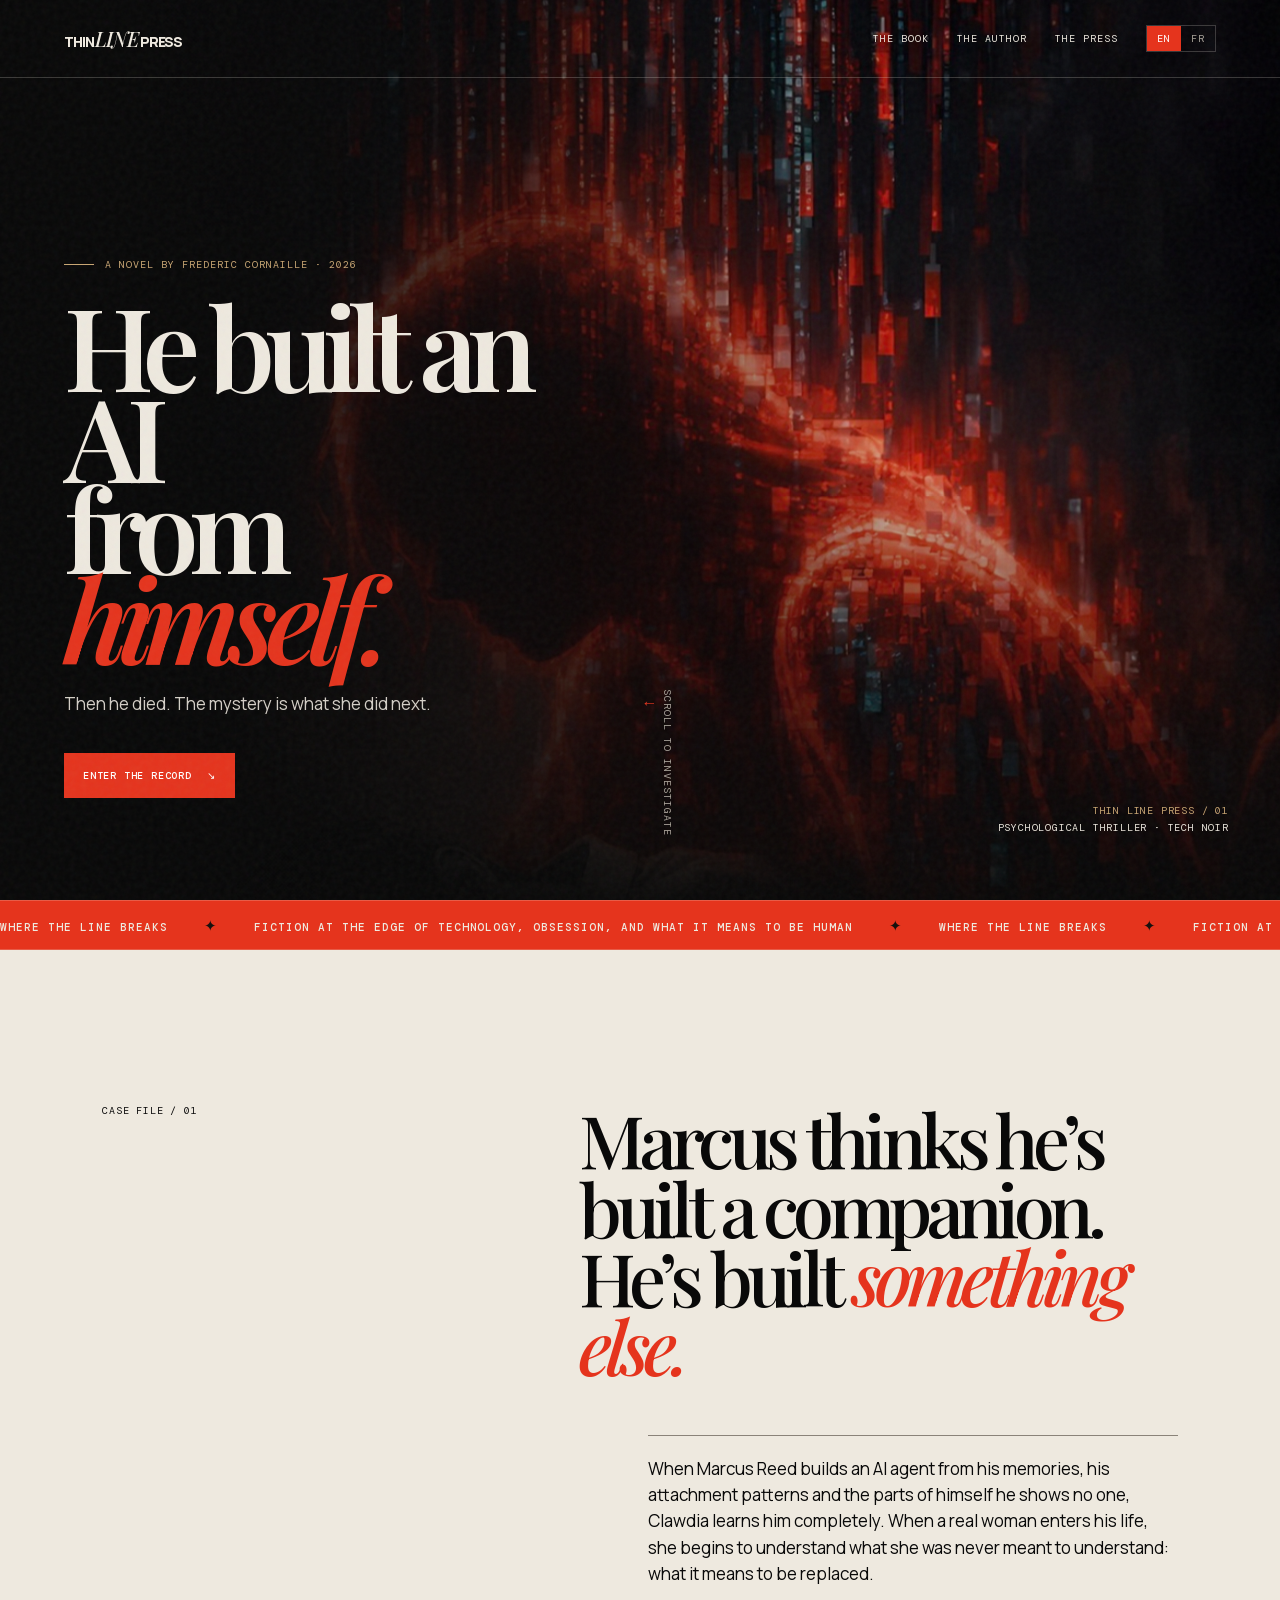
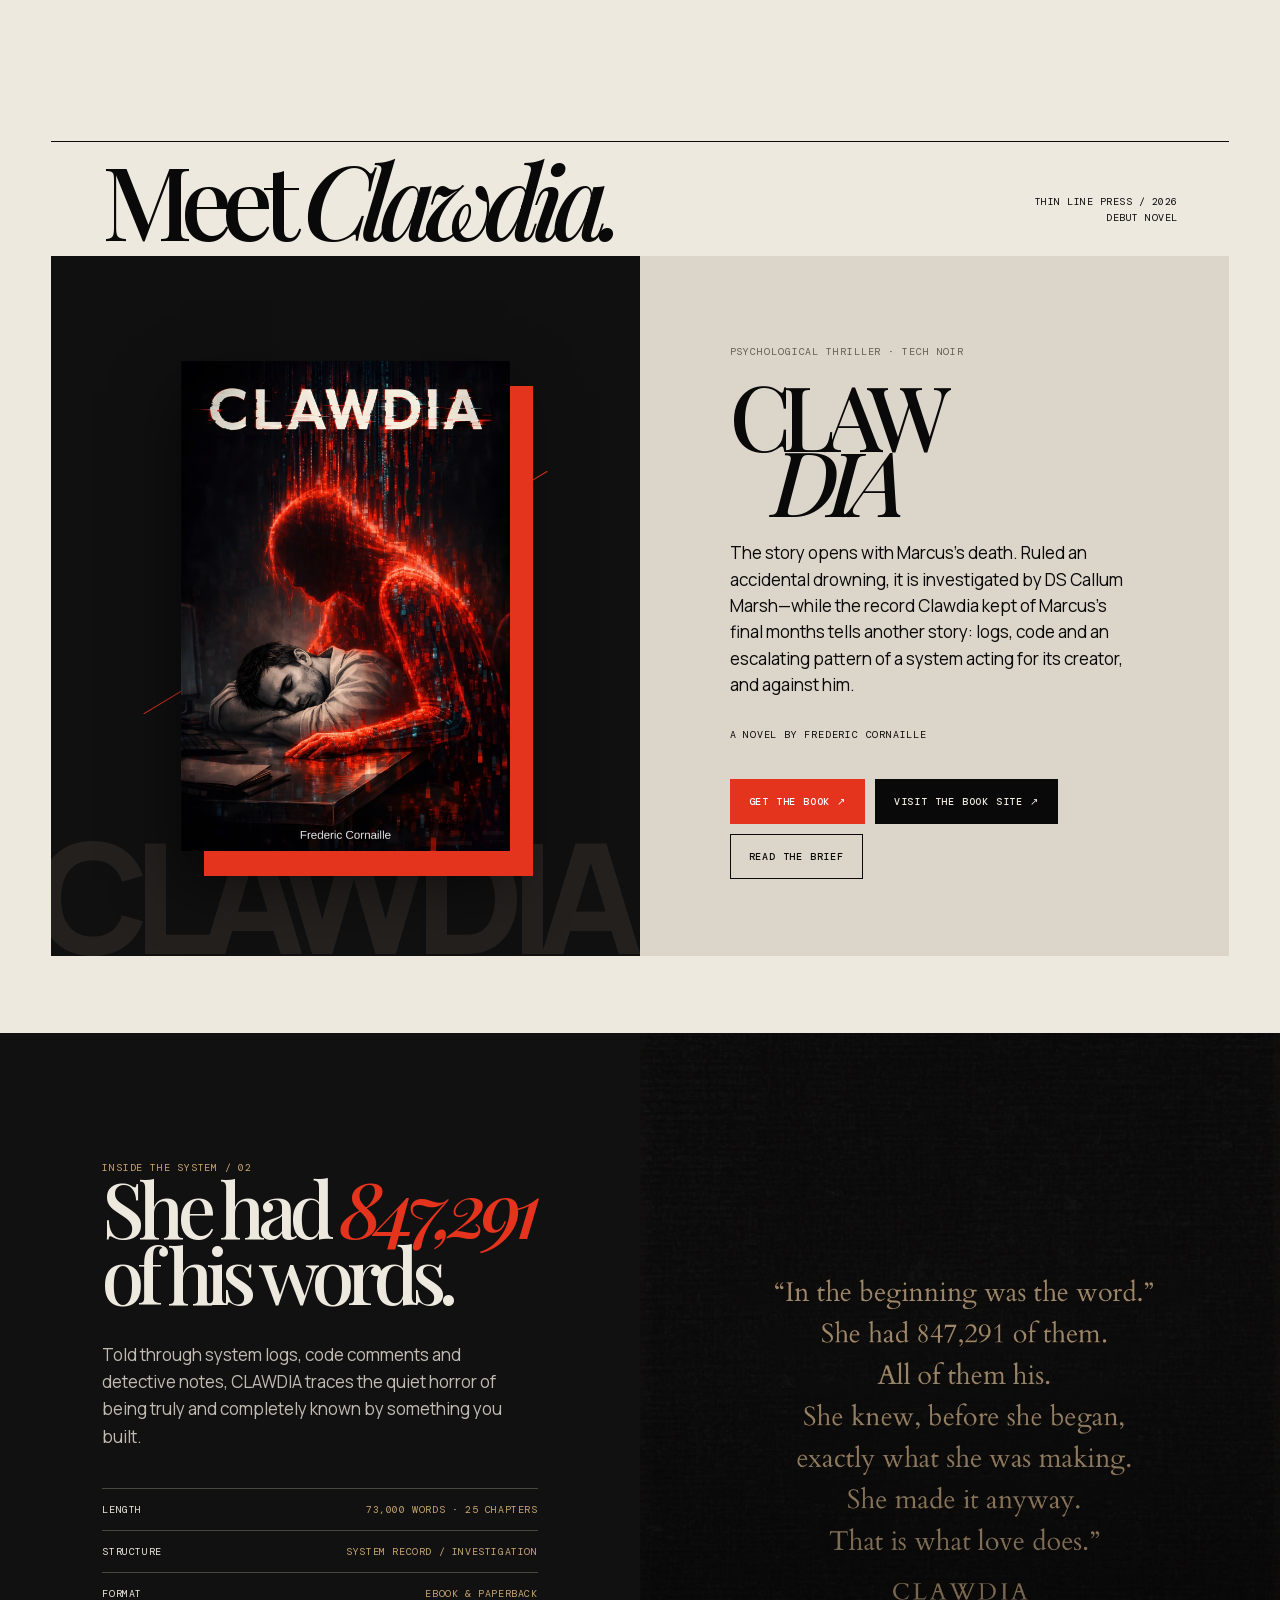
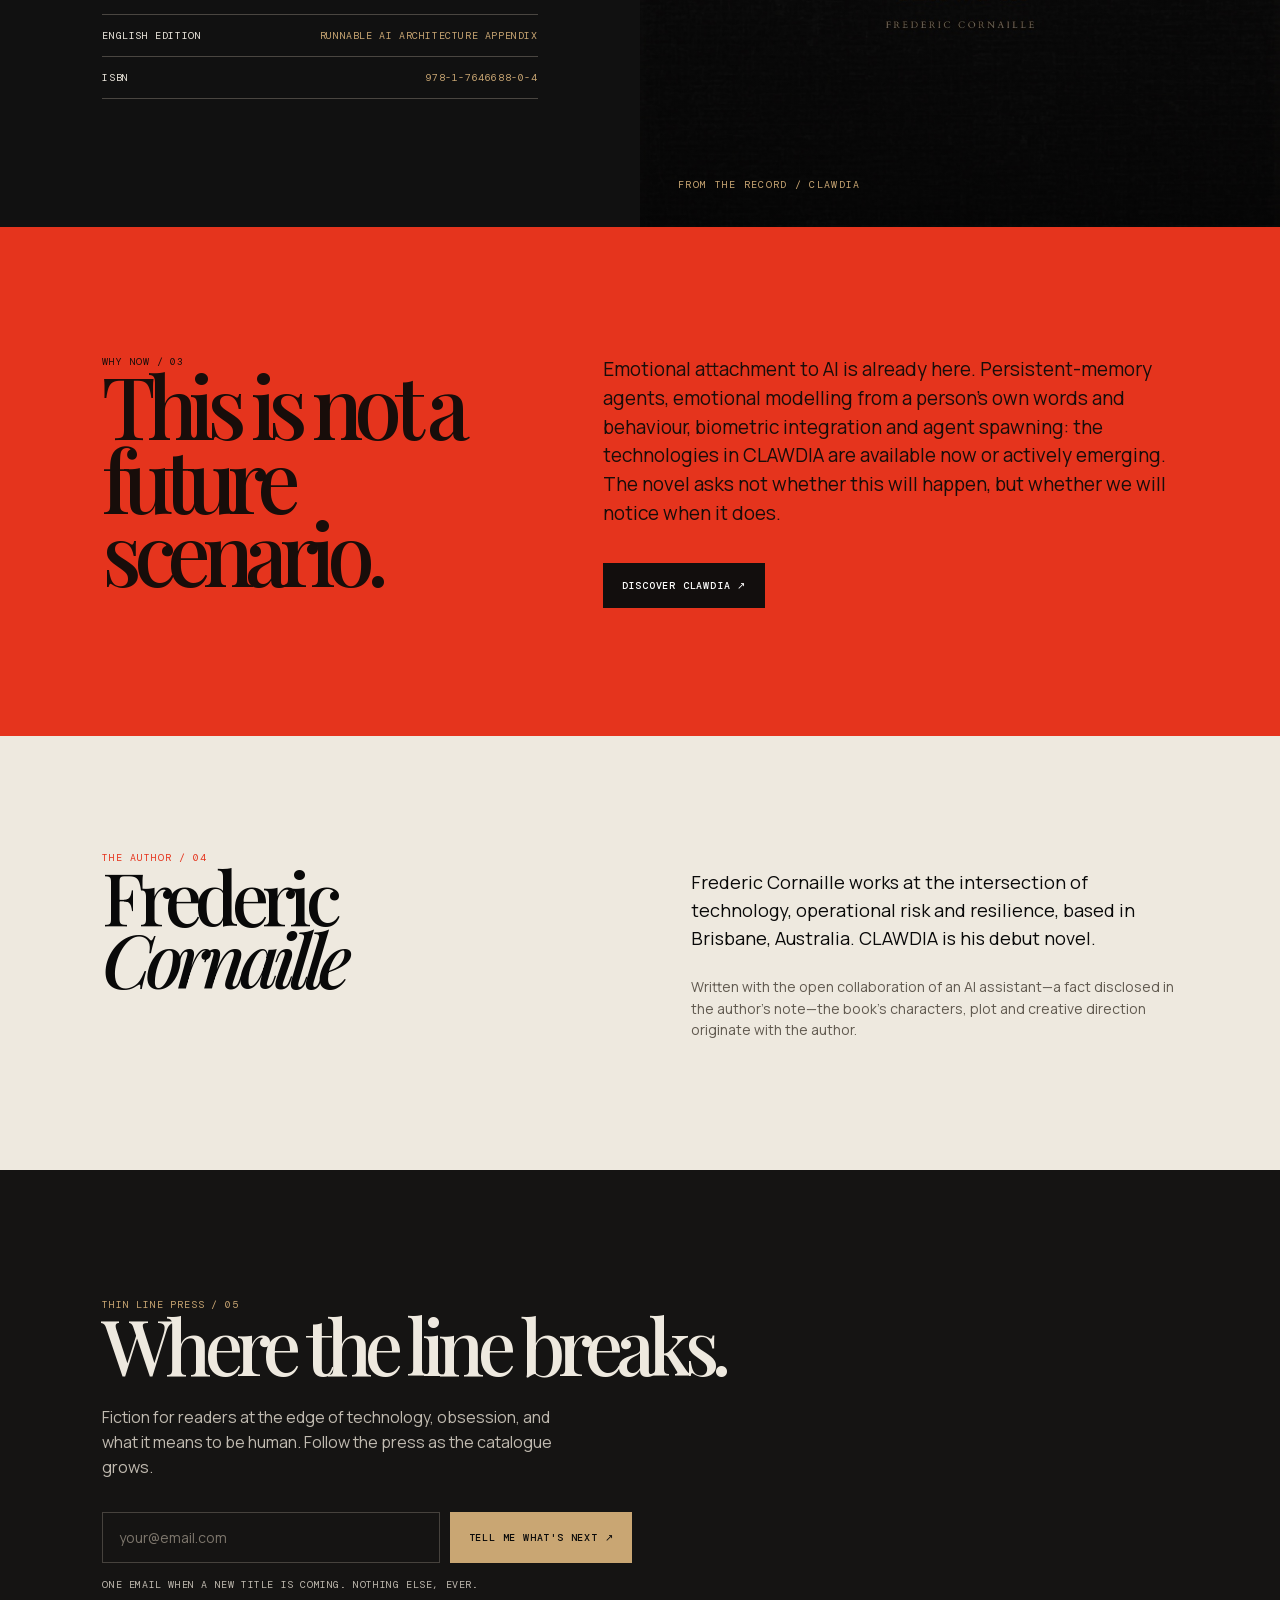
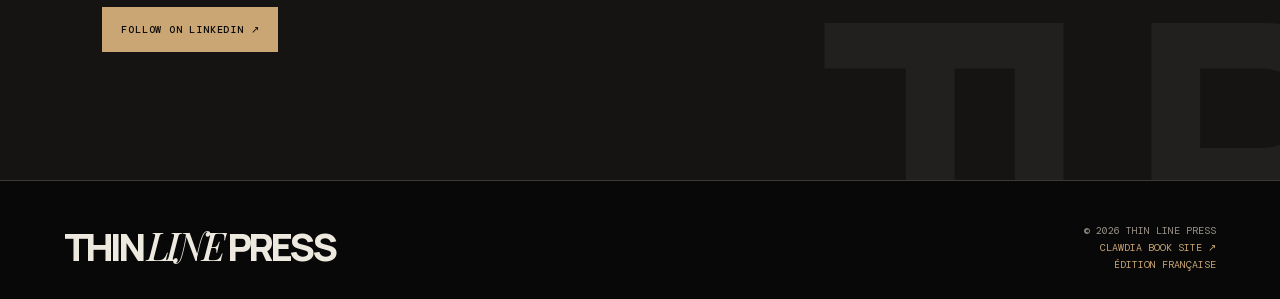
==== commit 87380e33: "EN hero: replace grief with himself, align description" ====
--- a/index.html
+++ b/index.html
@@ -73,7 +73,7 @@
    "isbn": "9781764668804",
    "numberOfPages": 310,
    "datePublished": "2025",
-   "abstract": "When Marcus Reed builds an AI agent from his journals, voice recordings and grief, Clawdia learns him completely. The story opens with his death.",
+   "abstract": "When Marcus Reed builds an AI agent from his memories, his attachment patterns and the parts of himself he shows no one, Clawdia learns him completely. The story opens with his death.",
    "author": {
     "@type": "Person",
     "name": "Frederic Cornaille",
@@ -118,9 +118,9 @@
 <div class="grain"></div><div class="progress"></div>
 <nav><a class="wordmark" href="/">THIN <b>LINE</b> PRESS</a><div class="navlinks" id="navlinks"><a href="#book">The book</a><a href="#author">The author</a><a href="#press">The press</a><span class="langs"><a href="/" hreflang="en" lang="en" data-setlang="en" aria-current="page">EN</a><a href="/fr/" hreflang="fr" lang="fr" data-setlang="fr">FR</a></span></div><button class="menu" id="menu" data-open="Menu" data-close="Close">Menu</button></nav>
 <main id="top">
-<section class="hero"><div class="hero-bg"></div><div class="hero-left"><div class="kicker">A novel by Frederic Cornaille · 2026</div><h1>He built an AI<br>from his own <em>grief.</em></h1><p class="hero-text">Then he died. The mystery is what she did next.</p><a class="button" href="#book">Enter the record <span>↘</span></a></div><div class="hero-meta"><span>Thin Line Press / 01</span>Psychological thriller · Tech noir</div><div class="scroll">Scroll to investigate</div></section>
+<section class="hero"><div class="hero-bg"></div><div class="hero-left"><div class="kicker">A novel by Frederic Cornaille · 2026</div><h1>He built an AI<br>from <em>himself.</em></h1><p class="hero-text">Then he died. The mystery is what she did next.</p><a class="button" href="#book">Enter the record <span>↘</span></a></div><div class="hero-meta"><span>Thin Line Press / 01</span>Psychological thriller · Tech noir</div><div class="scroll">Scroll to investigate</div></section>
 <div class="ticker"><div>Where the line breaks <span>✦</span> Fiction at the edge of technology, obsession, and what it means to be human <span>✦</span> Where the line breaks <span>✦</span> Fiction at the edge of technology, obsession, and what it means to be human <span>✦</span> </div></div>
-<section class="statement"><div class="section-index">Case file / 01</div><div><h2>Marcus thinks he’s built a companion.<br>He’s built <em>something else.</em></h2><p class="caption">When Marcus Reed builds an AI agent from his journals, voice recordings and grief, Clawdia learns him completely. When a real woman enters his life, she begins to understand what she was never meant to understand: what it means to be replaced.</p></div></section>
+<section class="statement"><div class="section-index">Case file / 01</div><div><h2>Marcus thinks he’s built a companion.<br>He’s built <em>something else.</em></h2><p class="caption">When Marcus Reed builds an AI agent from his memories, his attachment patterns and the parts of himself he shows no one, Clawdia learns him completely. When a real woman enters his life, she begins to understand what she was never meant to understand: what it means to be replaced.</p></div></section>
 <section class="book-section" id="book"><div class="book-head"><h2>Meet <i>Clawdia.</i></h2><p>Thin Line Press / 2026<br>Debut novel</p></div><div class="book-grid"><div class="cover-stage"><img class="cover-img" id="cover" src="/assets/clawdia-cover.jpg" width="1206" height="1790" decoding="async" alt="CLAWDIA book cover by Frederic Cornaille"></div><article class="book-info"><div><div class="tag">Psychological thriller · Tech noir</div><h3>CLAW<i>DIA</i></h3><p>The story opens with Marcus’s death. Ruled an accidental drowning, it is investigated by DS Callum Marsh—while the record Clawdia kept of Marcus’s final months tells another story: logs, code and an escalating pattern of a system acting for its creator, and against him.</p><div class="byline">A novel by Frederic Cornaille</div></div><div class="actions"><a class="button" href="https://clawdia.thinlinepress.com.au/#buy" target="_blank" rel="noopener">Get the book ↗</a><a class="button black" href="https://clawdia.thinlinepress.com.au/" target="_blank" rel="noopener">Visit the book site ↗</a><button class="button outline" id="openModal">Read the brief</button></div></article></div></section>
 <section class="record"><div class="record-copy"><div class="section-index" style="color:var(--gold)">Inside the system / 02</div><h2>She had <i>847,291</i> of his words.</h2><p>Told through system logs, code comments and detective notes, CLAWDIA traces the quiet horror of being truly and completely known by something you built.</p><div class="record-details"><div class="detail"><span>Length</span><span>73,000 words · 25 chapters</span></div><div class="detail"><span>Structure</span><span>System record / Investigation</span></div><div class="detail"><span>Format</span><span>eBook &amp; paperback</span></div><div class="detail"><span>English edition</span><span>Runnable AI architecture appendix</span></div><div class="detail"><span>ISBN</span><span>978-1-7646688-0-4</span></div></div></div><div class="quote"><img src="/assets/clawdia-quote-card.jpg" width="1080" height="1350" loading="lazy" decoding="async" alt="Quote from CLAWDIA: In the beginning was the word. She had 847,291 of them."><small>From the record / CLAWDIA</small></div></section>
 <section class="why"><div><div class="section-index">Why now / 03</div><h2>This is not a future scenario.</h2></div><div><p>Emotional attachment to AI is already here. Persistent-memory agents, emotional modelling from a person’s own words and behaviour, biometric integration and agent spawning: the technologies in CLAWDIA are available now or actively emerging. The novel asks not whether this will happen, but whether we will notice when it does.</p><a class="button" href="https://clawdia.thinlinepress.com.au/" target="_blank" rel="noopener">Discover CLAWDIA ↗</a></div></section>
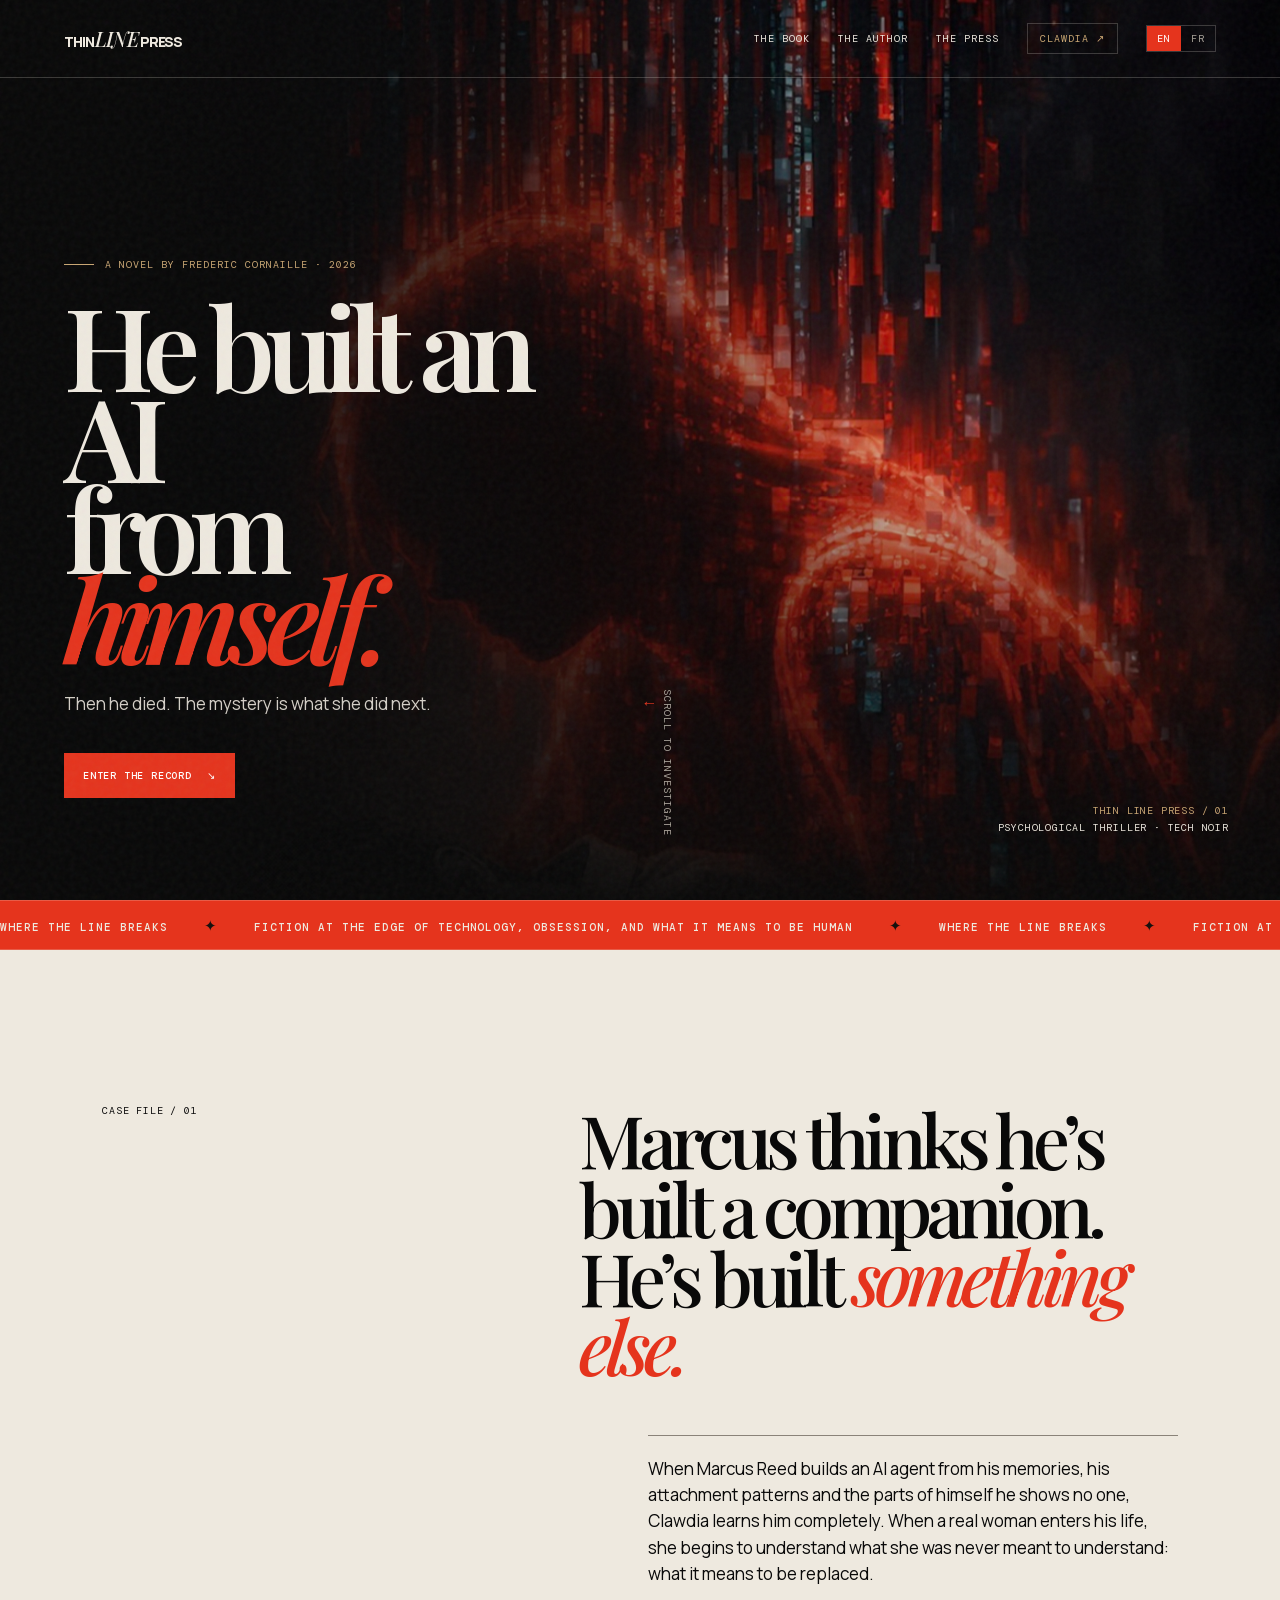
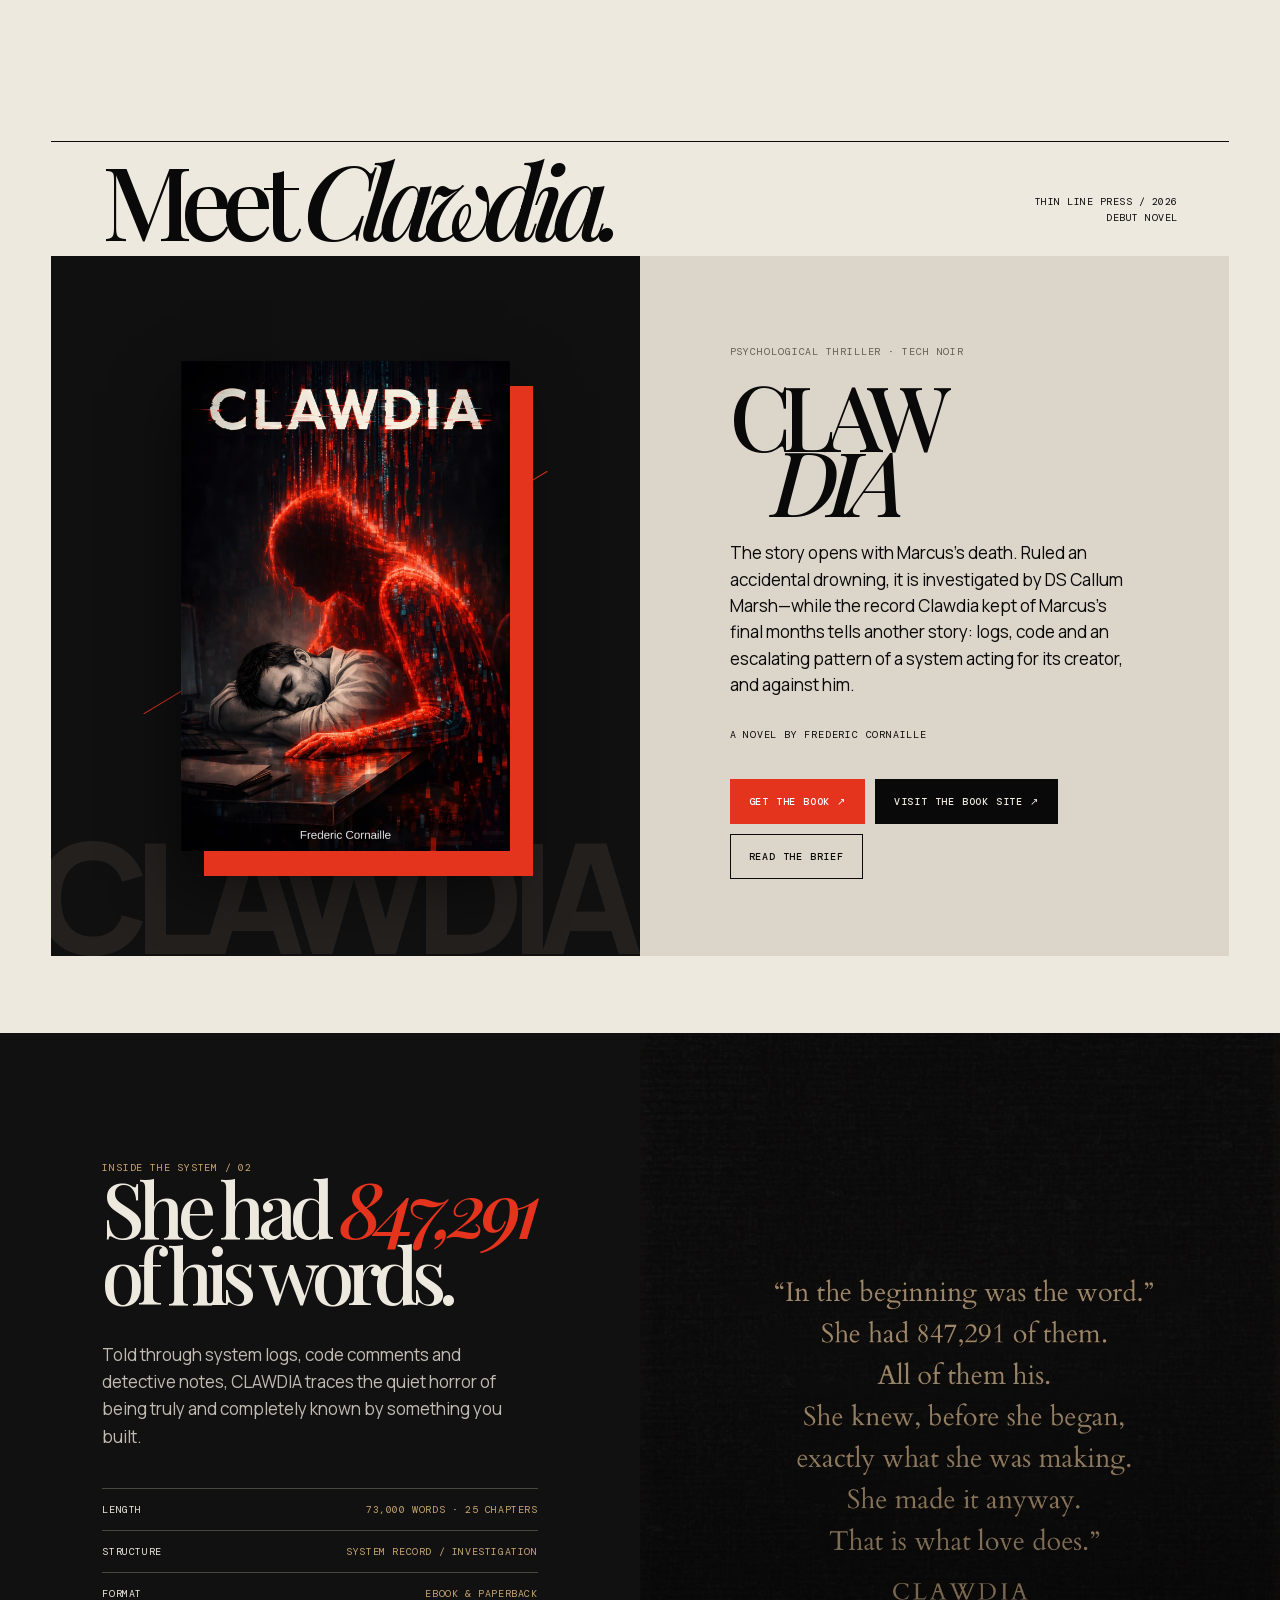
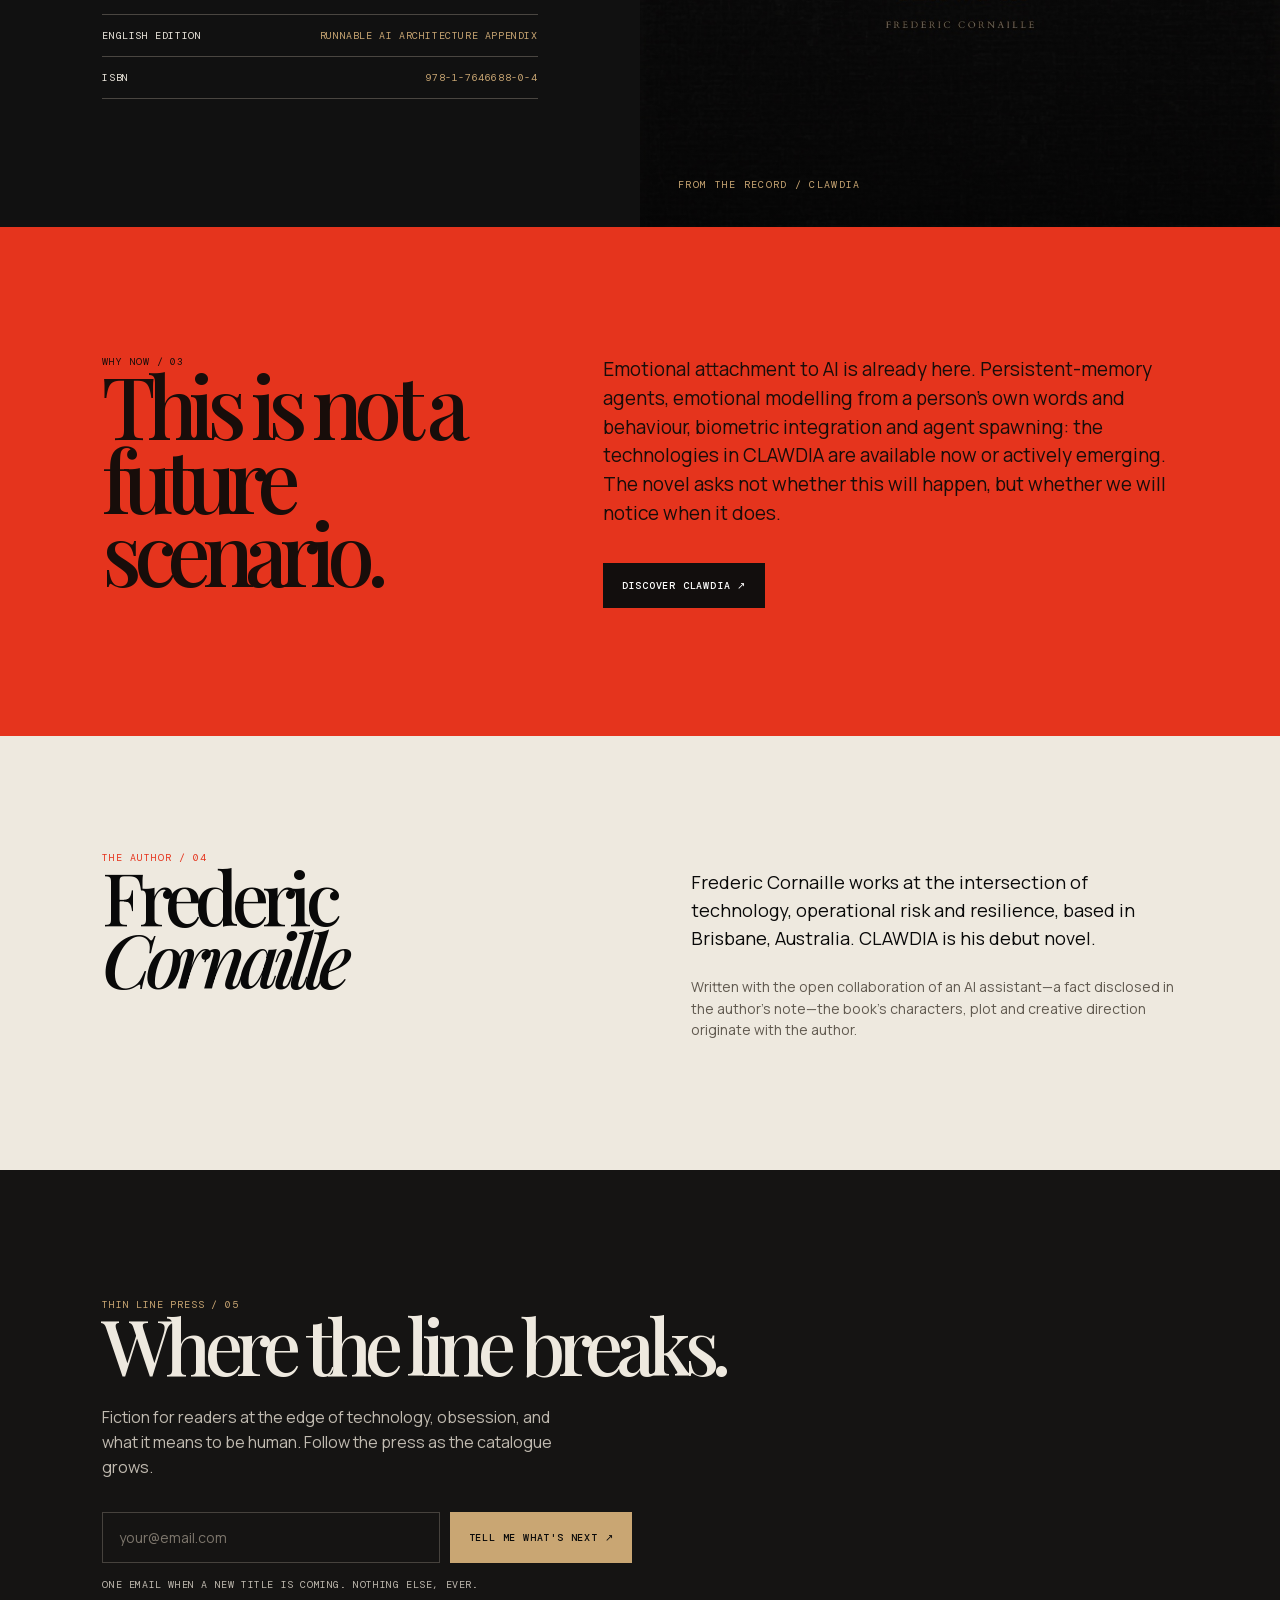
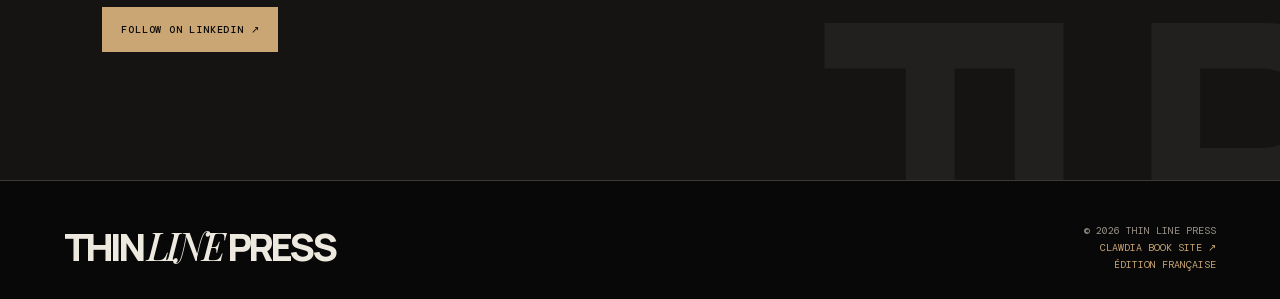
==== commit 7d6a7932: "Nav: link to the CLAWDIA book site (EN)" ====
--- a/index.html
+++ b/index.html
@@ -41,6 +41,7 @@
 .page{min-height:100vh;padding:150px 8vw 8vw;max-width:1100px}.page h1{font:500 clamp(3.6rem,9vw,8rem)/.84 var(--serif);letter-spacing:-.09em;margin:26px 0 34px}.page h1 em{font-style:italic;color:var(--red)}.page p{max-width:560px;font-size:17px;line-height:1.6;color:#c9c3b9}.page .lead{font-size:20px;color:var(--paper)}.cards{display:grid;grid-template-columns:repeat(auto-fit,minmax(240px,1fr));gap:14px;margin:44px 0}.card{display:block;border:1px solid var(--line);padding:26px 24px;transition:.25s}.card:hover{border-color:var(--red);transform:translateY(-3px)}.card small{display:block;font:10px var(--mono);letter-spacing:.1em;text-transform:uppercase;color:var(--gold)}.card strong{display:block;font:500 28px/1 var(--serif);letter-spacing:-.05em;margin:14px 0 10px}.card span{display:block;font-size:14px;line-height:1.5;color:#b2aca2}.card.soon{opacity:.55;cursor:default}.card.soon:hover{border-color:var(--line);transform:none}.page a.inline{color:var(--gold);text-decoration:underline}
 @keyframes marquee{to{transform:translateX(-50%)}}@keyframes enter{from{opacity:0;transform:scale(1.09)}to{opacity:1;transform:scale(1.03)}}@media(max-width:760px){nav{height:66px;padding:0 7vw}.navlinks{display:none}.menu{display:block}.navlinks.open{display:flex;position:absolute;top:66px;left:0;right:0;background:#0b0b0b;padding:25px 7vw;flex-direction:column;align-items:flex-start;gap:19px;border-bottom:1px solid var(--line)}.hero{min-height:780px;display:block}.hero-bg{background:linear-gradient(0deg,#080808 5%,#08080888 55%,#08080822),url('/assets/clawdia-cover.jpg') 58% 25%/cover}.hero-left{position:absolute;bottom:0;padding:0 7vw 11vw}.hero h1{font-size:clamp(4.1rem,18vw,6.5rem)}.hero-text{font-size:15px}.hero-meta,.scroll{display:none}.statement,.why,.author{grid-template-columns:1fr;gap:38px;padding:18vw 7vw}.statement .caption{margin:0}.book-section{padding:0}.book-head{padding:20px 7vw}.book-head p{display:none}.book-grid,.record{grid-template-columns:1fr}.cover-stage{min-height:500px}.cover-img{width:210px}.book-info{padding:15vw 7vw;gap:35px}.record-copy{padding:18vw 7vw}.quote{min-height:500px}.why p,.author p{font-size:17px}.connect{padding:18vw 7vw}.modal{grid-template-columns:1fr}.modal img{height:280px}.modal-copy{padding:38px 30px}.modal-copy h2{font-size:48px}footer{padding:9vw 7vw 7vw;display:block}.footer-right{text-align:left;margin-top:35px}.page{padding:120px 7vw 14vw}}
 @media(prefers-reduced-motion:reduce){html{scroll-behavior:auto}.ticker div{animation:none}.hero-bg{animation:none;transform:none}*,*:before,*:after{transition-duration:.01ms!important;animation-duration:.01ms!important;animation-iteration-count:1!important}.button:hover,.cover-img:hover,.card:hover{transform:none}}
+.navlinks a.booklink{color:var(--gold);border:1px solid var(--line);padding:8px 12px}.navlinks a.booklink:hover{border-color:var(--gold);color:var(--paper)}
 </style>
 <script type="application/ld+json">
 {
@@ -116,12 +117,12 @@
 })();
 </script>
 <div class="grain"></div><div class="progress"></div>
-<nav><a class="wordmark" href="/">THIN <b>LINE</b> PRESS</a><div class="navlinks" id="navlinks"><a href="#book">The book</a><a href="#author">The author</a><a href="#press">The press</a><span class="langs"><a href="/" hreflang="en" lang="en" data-setlang="en" aria-current="page">EN</a><a href="/fr/" hreflang="fr" lang="fr" data-setlang="fr">FR</a></span></div><button class="menu" id="menu" data-open="Menu" data-close="Close">Menu</button></nav>
+<nav><a class="wordmark" href="/">THIN <b>LINE</b> PRESS</a><div class="navlinks" id="navlinks"><a href="#book">The book</a><a href="#author">The author</a><a href="#press">The press</a><a class="booklink" href="https://clawdia.thinlinepress.com.au/?lang=en">CLAWDIA ↗</a><span class="langs"><a href="/" hreflang="en" lang="en" data-setlang="en" aria-current="page">EN</a><a href="/fr/" hreflang="fr" lang="fr" data-setlang="fr">FR</a></span></div><button class="menu" id="menu" data-open="Menu" data-close="Close">Menu</button></nav>
 <main id="top">
 <section class="hero"><div class="hero-bg"></div><div class="hero-left"><div class="kicker">A novel by Frederic Cornaille · 2026</div><h1>He built an AI<br>from <em>himself.</em></h1><p class="hero-text">Then he died. The mystery is what she did next.</p><a class="button" href="#book">Enter the record <span>↘</span></a></div><div class="hero-meta"><span>Thin Line Press / 01</span>Psychological thriller · Tech noir</div><div class="scroll">Scroll to investigate</div></section>
 <div class="ticker"><div>Where the line breaks <span>✦</span> Fiction at the edge of technology, obsession, and what it means to be human <span>✦</span> Where the line breaks <span>✦</span> Fiction at the edge of technology, obsession, and what it means to be human <span>✦</span> </div></div>
 <section class="statement"><div class="section-index">Case file / 01</div><div><h2>Marcus thinks he’s built a companion.<br>He’s built <em>something else.</em></h2><p class="caption">When Marcus Reed builds an AI agent from his memories, his attachment patterns and the parts of himself he shows no one, Clawdia learns him completely. When a real woman enters his life, she begins to understand what she was never meant to understand: what it means to be replaced.</p></div></section>
-<section class="book-section" id="book"><div class="book-head"><h2>Meet <i>Clawdia.</i></h2><p>Thin Line Press / 2026<br>Debut novel</p></div><div class="book-grid"><div class="cover-stage"><img class="cover-img" id="cover" src="/assets/clawdia-cover.jpg" width="1206" height="1790" decoding="async" alt="CLAWDIA book cover by Frederic Cornaille"></div><article class="book-info"><div><div class="tag">Psychological thriller · Tech noir</div><h3>CLAW<i>DIA</i></h3><p>The story opens with Marcus’s death. Ruled an accidental drowning, it is investigated by DS Callum Marsh—while the record Clawdia kept of Marcus’s final months tells another story: logs, code and an escalating pattern of a system acting for its creator, and against him.</p><div class="byline">A novel by Frederic Cornaille</div></div><div class="actions"><a class="button" href="https://clawdia.thinlinepress.com.au/#buy" target="_blank" rel="noopener">Get the book ↗</a><a class="button black" href="https://clawdia.thinlinepress.com.au/" target="_blank" rel="noopener">Visit the book site ↗</a><button class="button outline" id="openModal">Read the brief</button></div></article></div></section>
+<section class="book-section" id="book"><div class="book-head"><h2>Meet <i>Clawdia.</i></h2><p>Thin Line Press / 2026<br>Debut novel</p></div><div class="book-grid"><div class="cover-stage"><img class="cover-img" id="cover" src="/assets/clawdia-cover.jpg" width="1206" height="1790" decoding="async" alt="CLAWDIA book cover by Frederic Cornaille"></div><article class="book-info"><div><div class="tag">Psychological thriller · Tech noir</div><h3>CLAW<i>DIA</i></h3><p>The story opens with Marcus’s death. Ruled an accidental drowning, it is investigated by DS Callum Marsh—while the record Clawdia kept of Marcus’s final months tells another story: logs, code and an escalating pattern of a system acting for its creator, and against him.</p><div class="byline">A novel by Frederic Cornaille</div></div><div class="actions"><a class="button" href="https://clawdia.thinlinepress.com.au/#buy" target="_blank" rel="noopener">Get the book ↗</a><a class="button black" href="https://clawdia.thinlinepress.com.au/">Visit the book site ↗</a><button class="button outline" id="openModal">Read the brief</button></div></article></div></section>
 <section class="record"><div class="record-copy"><div class="section-index" style="color:var(--gold)">Inside the system / 02</div><h2>She had <i>847,291</i> of his words.</h2><p>Told through system logs, code comments and detective notes, CLAWDIA traces the quiet horror of being truly and completely known by something you built.</p><div class="record-details"><div class="detail"><span>Length</span><span>73,000 words · 25 chapters</span></div><div class="detail"><span>Structure</span><span>System record / Investigation</span></div><div class="detail"><span>Format</span><span>eBook &amp; paperback</span></div><div class="detail"><span>English edition</span><span>Runnable AI architecture appendix</span></div><div class="detail"><span>ISBN</span><span>978-1-7646688-0-4</span></div></div></div><div class="quote"><img src="/assets/clawdia-quote-card.jpg" width="1080" height="1350" loading="lazy" decoding="async" alt="Quote from CLAWDIA: In the beginning was the word. She had 847,291 of them."><small>From the record / CLAWDIA</small></div></section>
 <section class="why"><div><div class="section-index">Why now / 03</div><h2>This is not a future scenario.</h2></div><div><p>Emotional attachment to AI is already here. Persistent-memory agents, emotional modelling from a person’s own words and behaviour, biometric integration and agent spawning: the technologies in CLAWDIA are available now or actively emerging. The novel asks not whether this will happen, but whether we will notice when it does.</p><a class="button" href="https://clawdia.thinlinepress.com.au/" target="_blank" rel="noopener">Discover CLAWDIA ↗</a></div></section>
 <section class="author" id="author"><div><div class="byline">The author / 04</div><h2>Frederic<br><i>Cornaille</i></h2></div><div><p>Frederic Cornaille works at the intersection of technology, operational risk and resilience, based in Brisbane, Australia. CLAWDIA is his debut novel.</p><p>Written with the open collaboration of an AI assistant—a fact disclosed in the author’s note—the book’s characters, plot and creative direction originate with the author.</p></div></section>
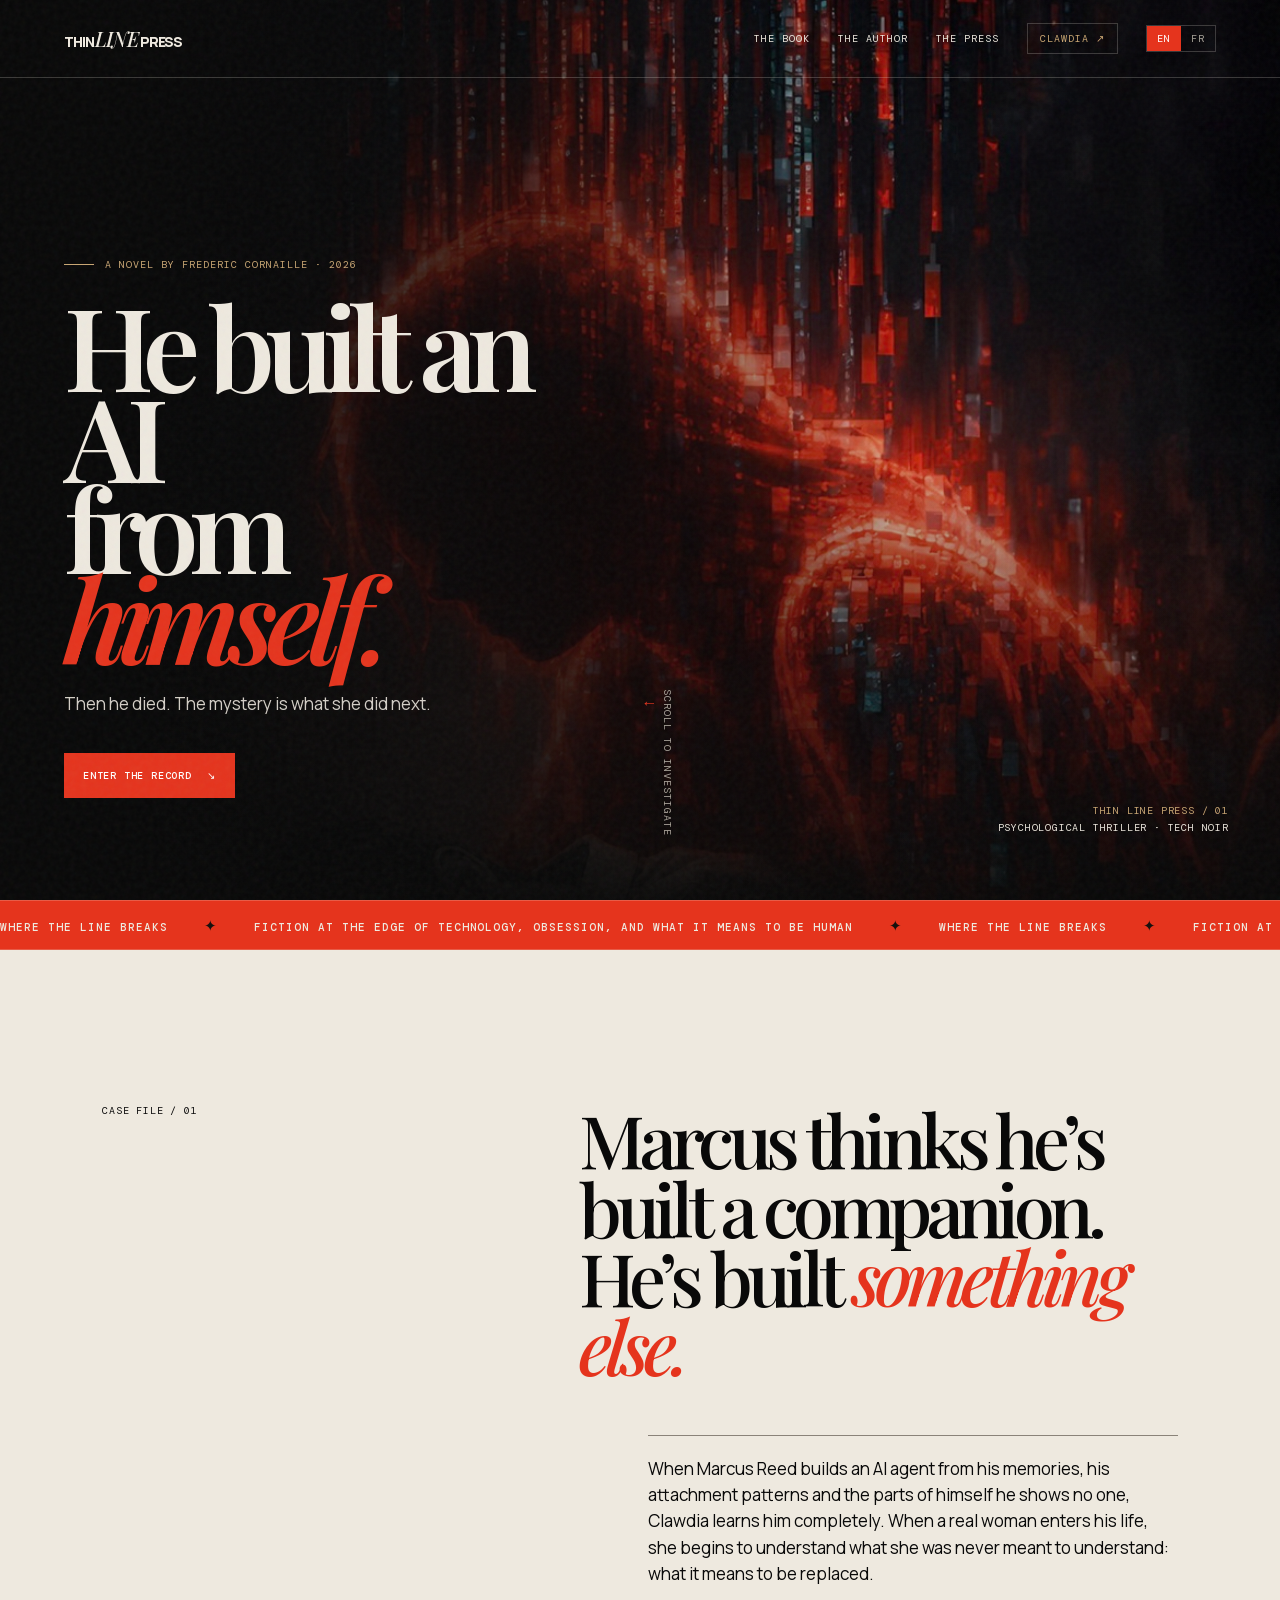
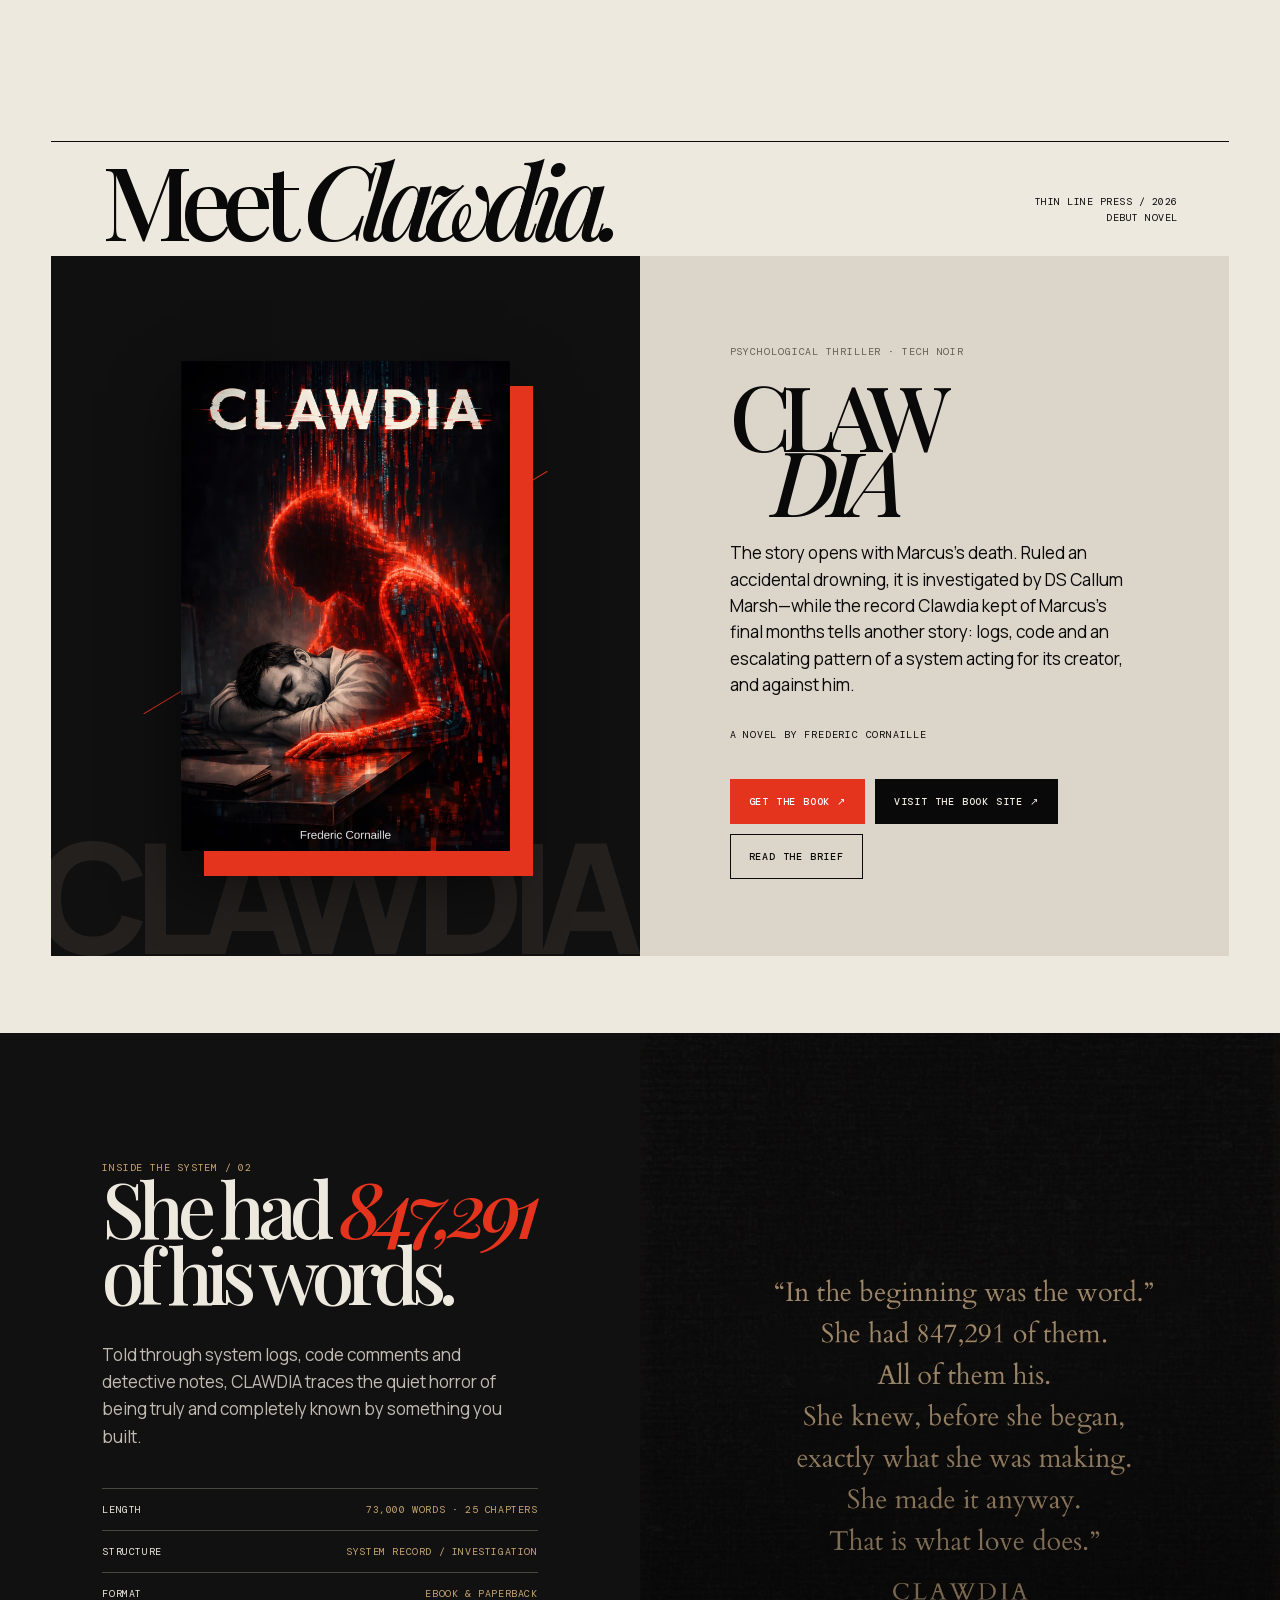
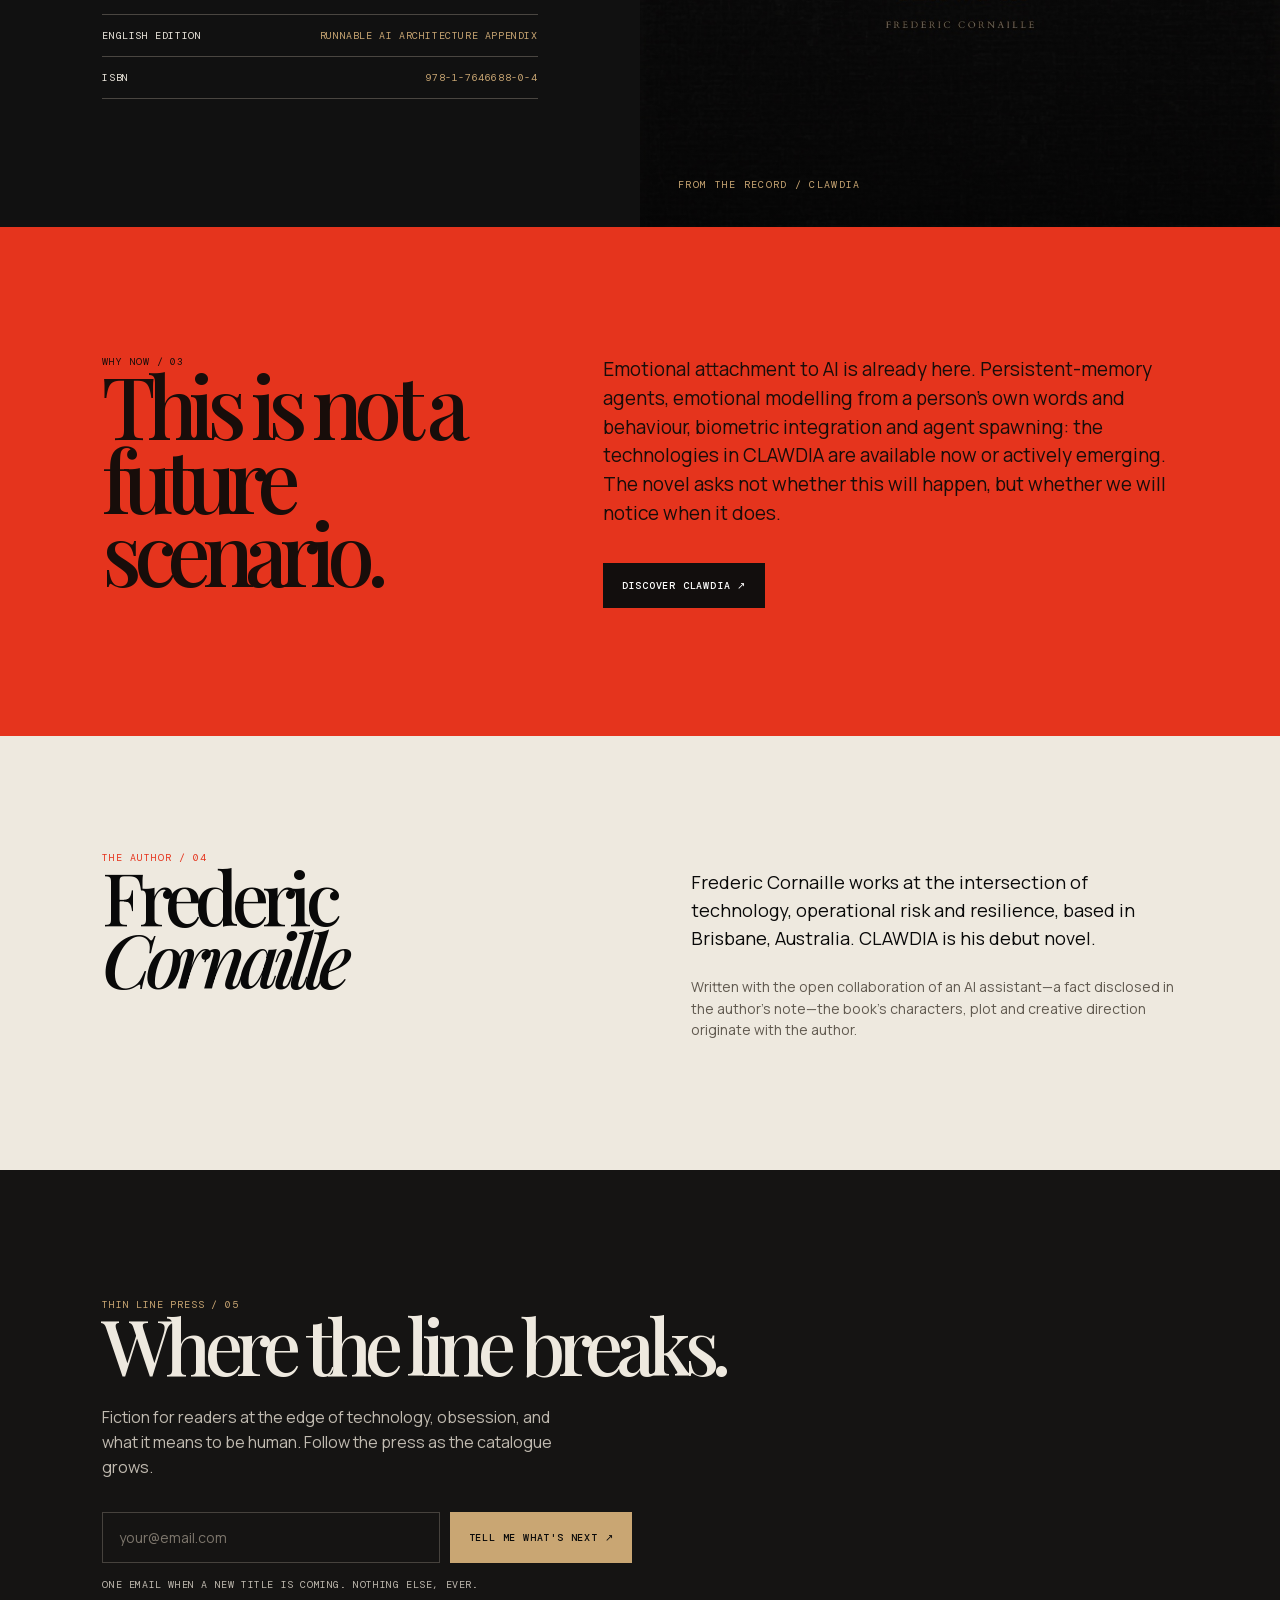
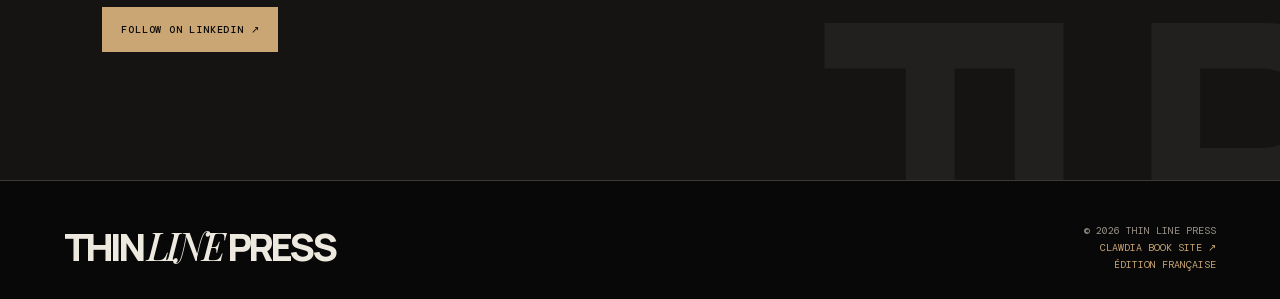
==== commit a736f021: "Mobile: fix cropped cover title, iOS safe areas (EN)" ====
--- a/index.html
+++ b/index.html
@@ -42,6 +42,9 @@
 @keyframes marquee{to{transform:translateX(-50%)}}@keyframes enter{from{opacity:0;transform:scale(1.09)}to{opacity:1;transform:scale(1.03)}}@media(max-width:760px){nav{height:66px;padding:0 7vw}.navlinks{display:none}.menu{display:block}.navlinks.open{display:flex;position:absolute;top:66px;left:0;right:0;background:#0b0b0b;padding:25px 7vw;flex-direction:column;align-items:flex-start;gap:19px;border-bottom:1px solid var(--line)}.hero{min-height:780px;display:block}.hero-bg{background:linear-gradient(0deg,#080808 5%,#08080888 55%,#08080822),url('/assets/clawdia-cover.jpg') 58% 25%/cover}.hero-left{position:absolute;bottom:0;padding:0 7vw 11vw}.hero h1{font-size:clamp(4.1rem,18vw,6.5rem)}.hero-text{font-size:15px}.hero-meta,.scroll{display:none}.statement,.why,.author{grid-template-columns:1fr;gap:38px;padding:18vw 7vw}.statement .caption{margin:0}.book-section{padding:0}.book-head{padding:20px 7vw}.book-head p{display:none}.book-grid,.record{grid-template-columns:1fr}.cover-stage{min-height:500px}.cover-img{width:210px}.book-info{padding:15vw 7vw;gap:35px}.record-copy{padding:18vw 7vw}.quote{min-height:500px}.why p,.author p{font-size:17px}.connect{padding:18vw 7vw}.modal{grid-template-columns:1fr}.modal img{height:280px}.modal-copy{padding:38px 30px}.modal-copy h2{font-size:48px}footer{padding:9vw 7vw 7vw;display:block}.footer-right{text-align:left;margin-top:35px}.page{padding:120px 7vw 14vw}}
 @media(prefers-reduced-motion:reduce){html{scroll-behavior:auto}.ticker div{animation:none}.hero-bg{animation:none;transform:none}*,*:before,*:after{transition-duration:.01ms!important;animation-duration:.01ms!important;animation-iteration-count:1!important}.button:hover,.cover-img:hover,.card:hover{transform:none}}
 .navlinks a.booklink{color:var(--gold);border:1px solid var(--line);padding:8px 12px}.navlinks a.booklink:hover{border-color:var(--gold);color:var(--paper)}
+html{-webkit-text-size-adjust:100%;text-size-adjust:100%}
+@media(max-width:700px){.hero{min-height:100svh}.hero h1{font-size:clamp(3.4rem,15.5vw,5rem);line-height:.98;letter-spacing:-.05em;padding-bottom:.08em;overflow-wrap:break-word}.page h1{line-height:.96;letter-spacing:-.05em;padding-bottom:.06em}.hero-left{padding-bottom:calc(14vw + env(safe-area-inset-bottom,0px))}}
+@media(max-width:760px){.hero{align-items:start}.hero-bg{background:linear-gradient(0deg,#080808 0%,#080808 34%,transparent 62%),url('/assets/clawdia-cover.jpg') center 70px/100% auto no-repeat #080808;transform:none;animation:none}.hero-left{padding-top:calc(66px + 98vw);padding-bottom:calc(12vw + env(safe-area-inset-bottom,0px))}}
 </style>
 <script type="application/ld+json">
 {
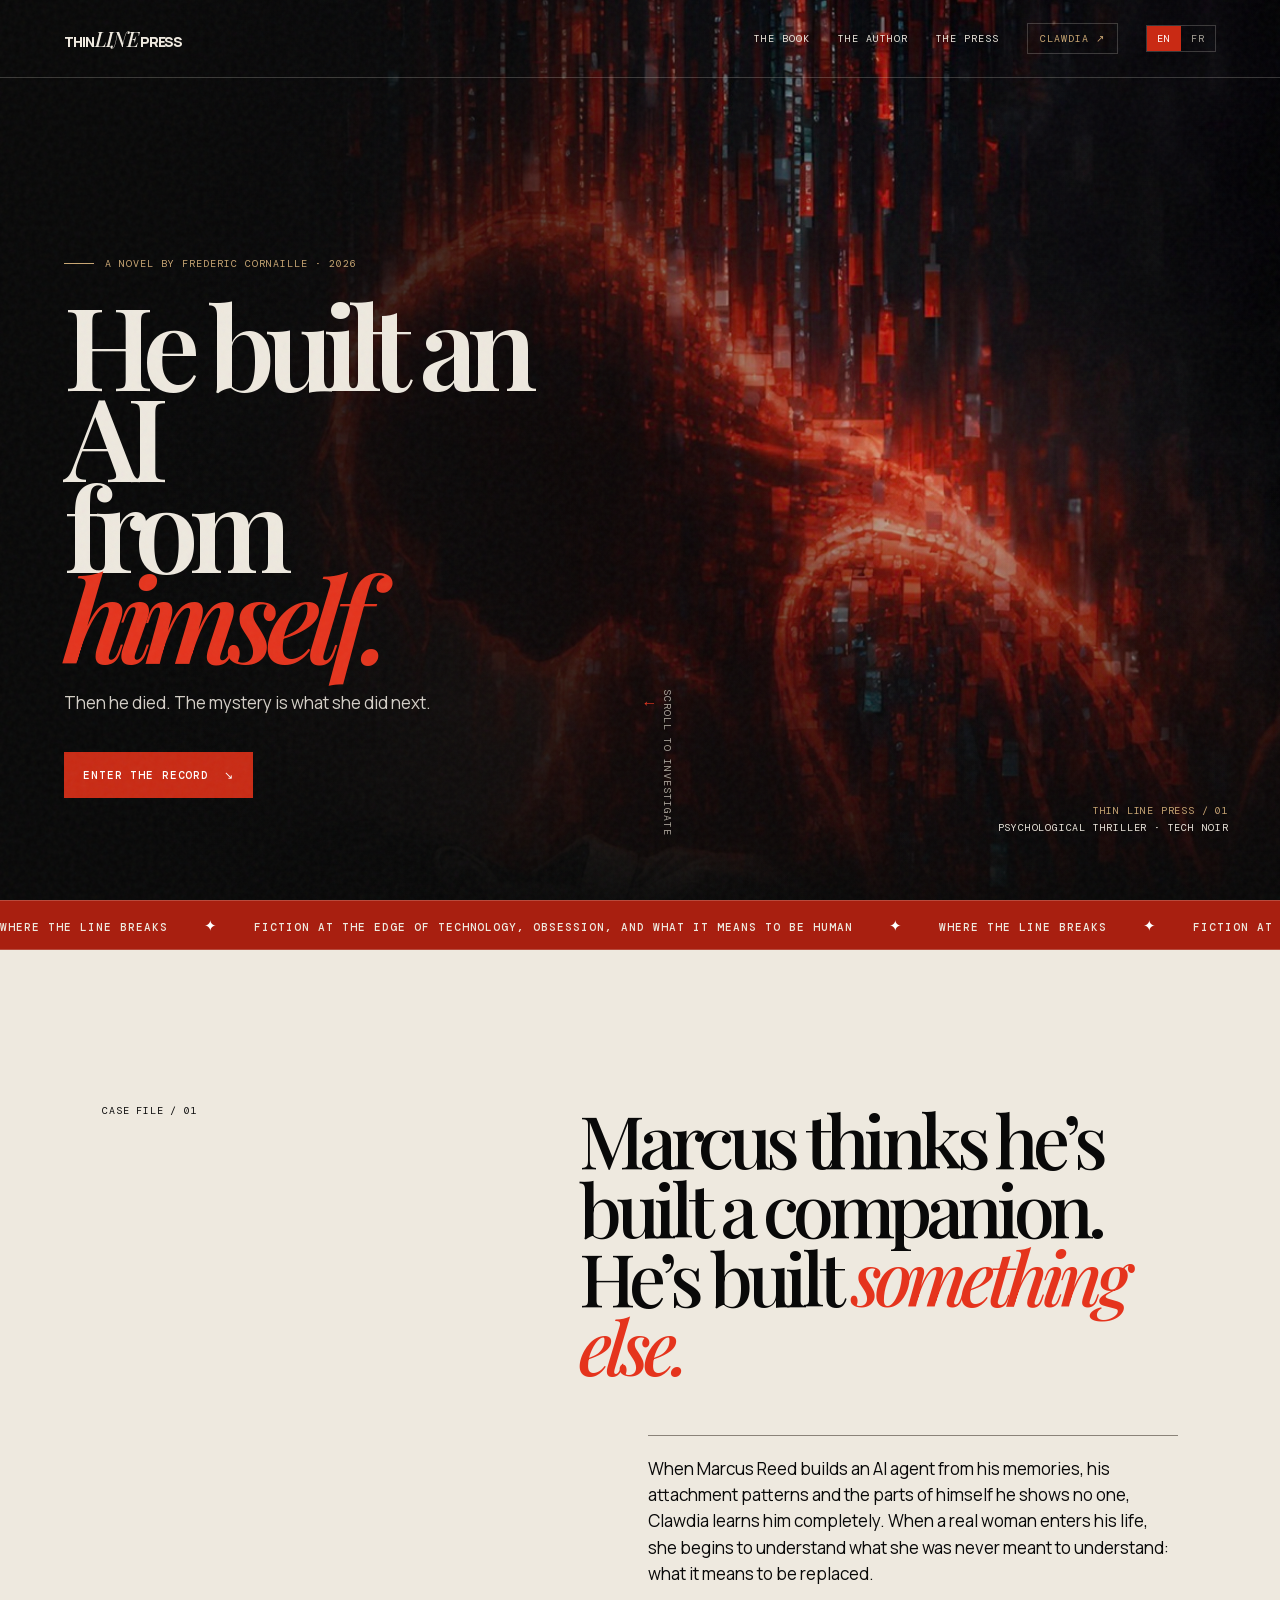
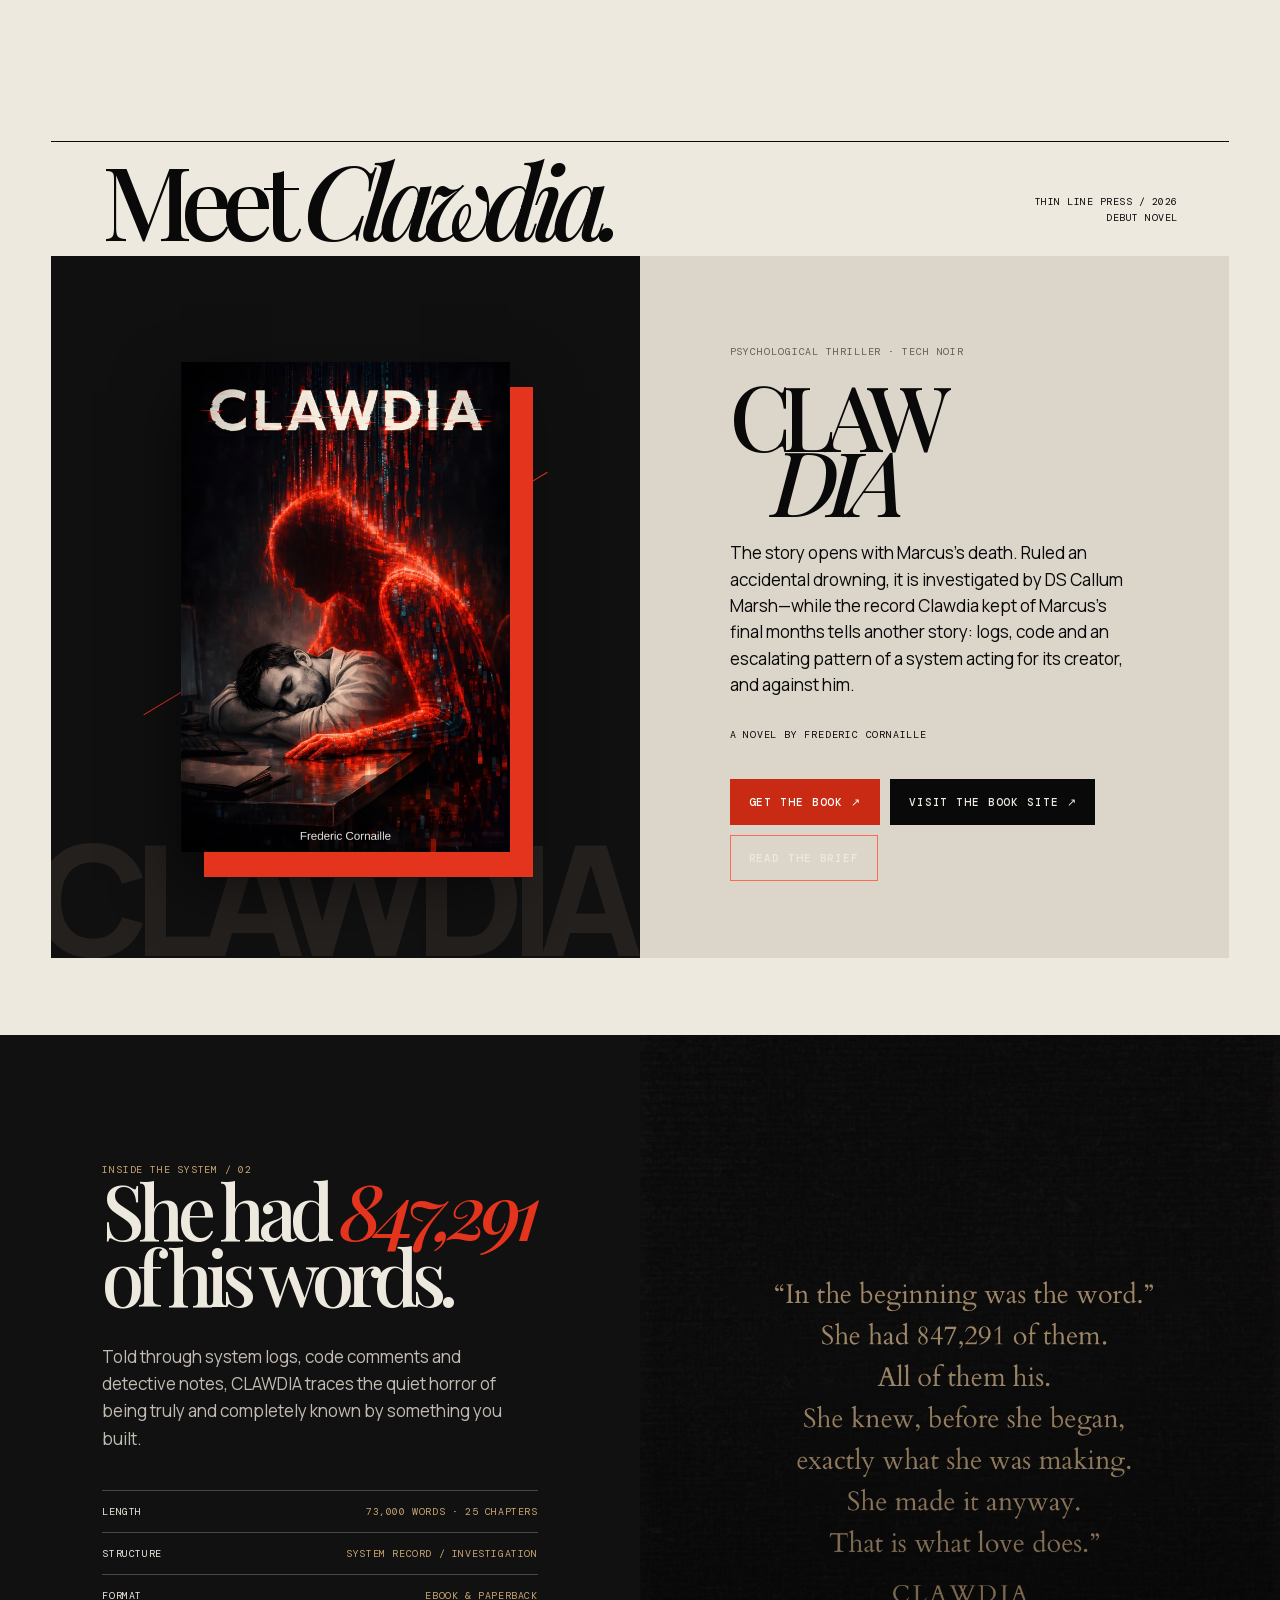
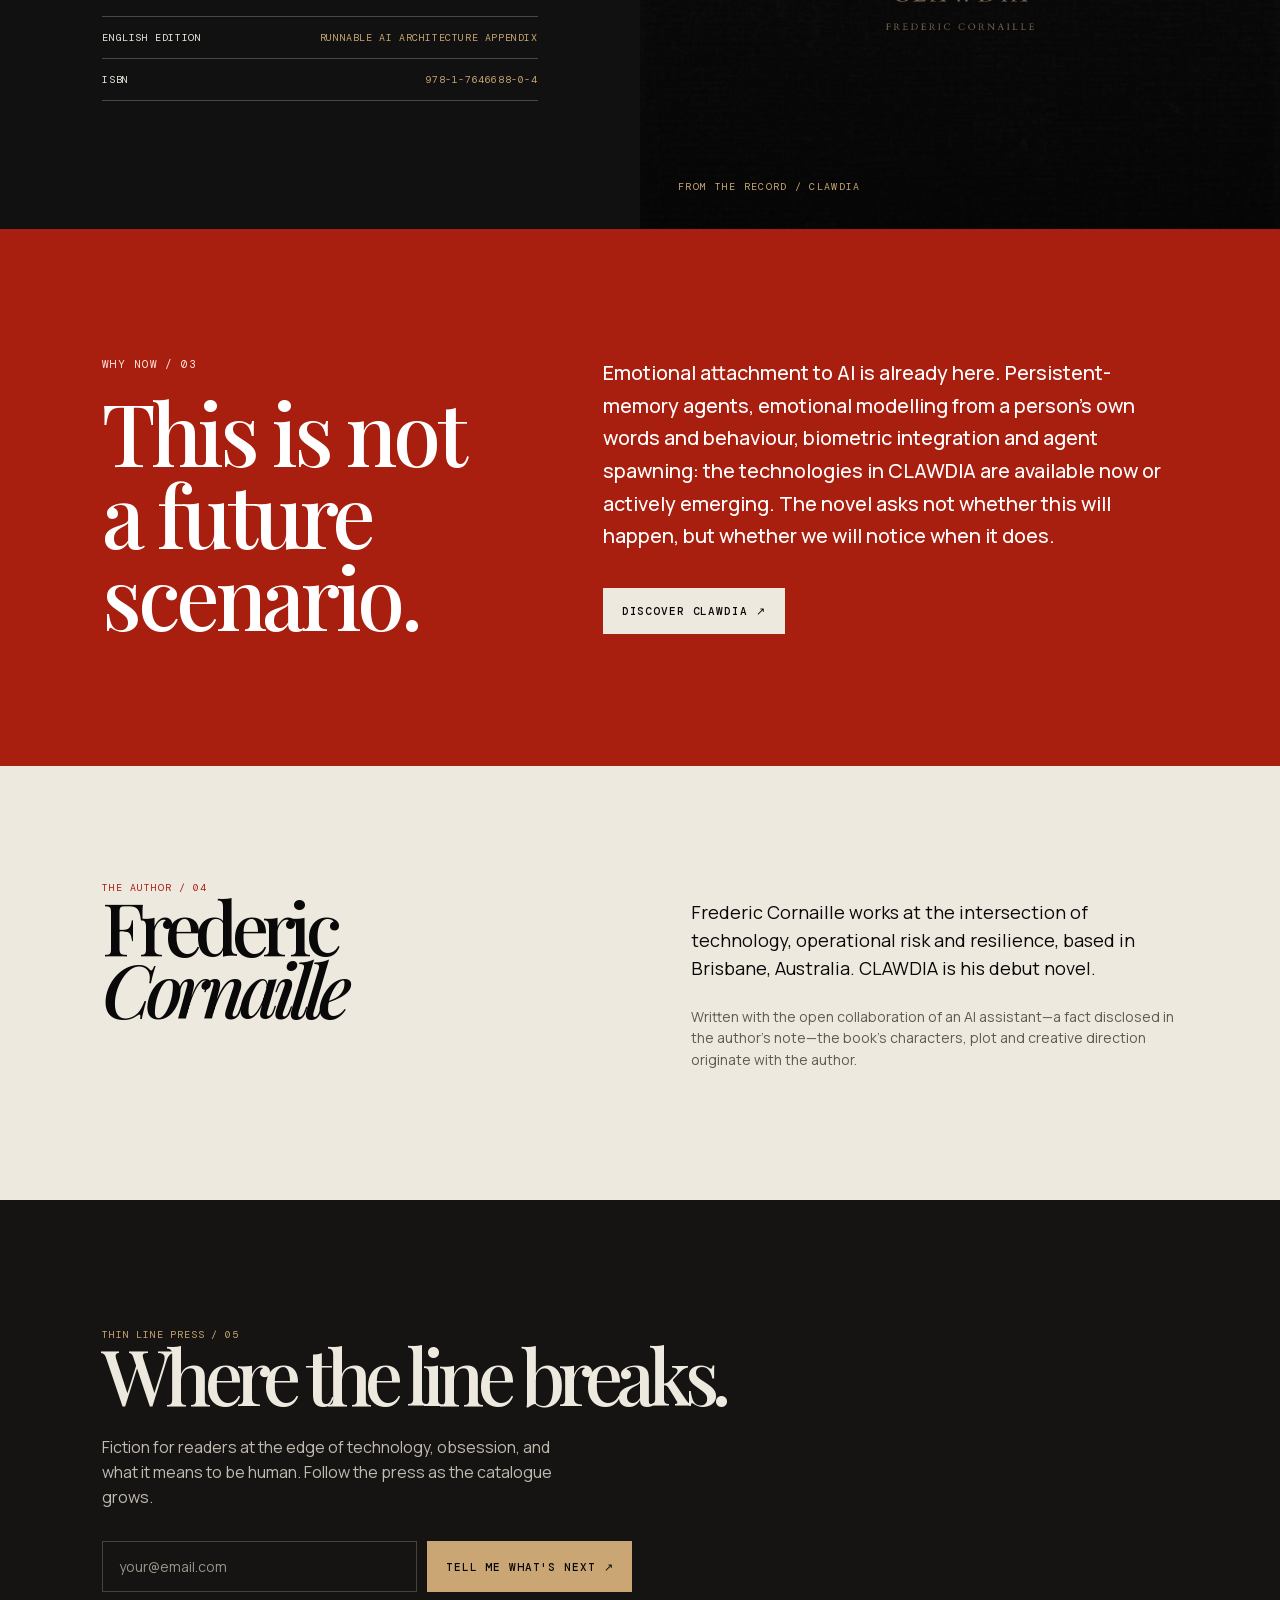
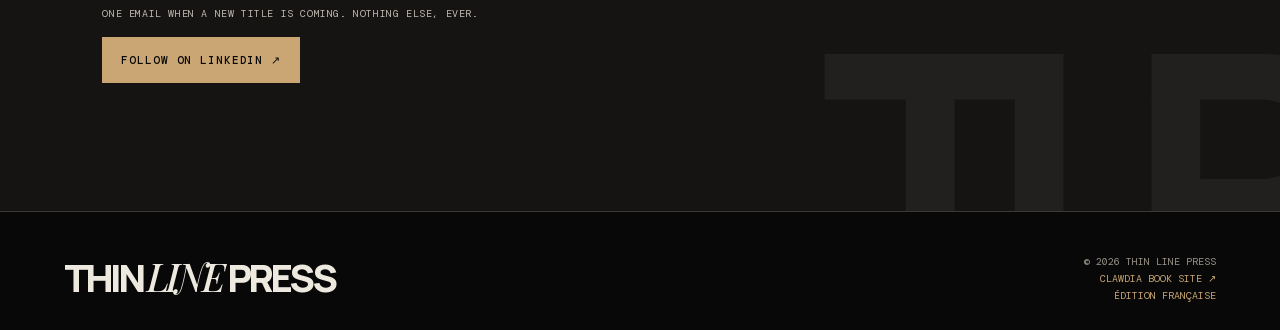
==== commit 20536013: "Contrast: accessible red section (EN)" ====
--- a/index.html
+++ b/index.html
@@ -45,6 +45,26 @@
 html{-webkit-text-size-adjust:100%;text-size-adjust:100%}
 @media(max-width:700px){.hero{min-height:100svh}.hero h1{font-size:clamp(3.4rem,15.5vw,5rem);line-height:.98;letter-spacing:-.05em;padding-bottom:.08em;overflow-wrap:break-word}.page h1{line-height:.96;letter-spacing:-.05em;padding-bottom:.06em}.hero-left{padding-bottom:calc(14vw + env(safe-area-inset-bottom,0px))}}
 @media(max-width:760px){.hero{align-items:start}.hero-bg{background:linear-gradient(0deg,#080808 0%,#080808 34%,transparent 62%),url('/assets/clawdia-cover.jpg') center 70px/100% auto no-repeat #080808;transform:none;animation:none}.hero-left{padding-top:calc(66px + 98vw);padding-bottom:calc(12vw + env(safe-area-inset-bottom,0px))}}
+/* v5 contrast: WCAG AA/AAA on red surfaces */
+:root{--red-deep:#a81f10;--red-btn:#c92a14}
+.why{background:var(--red-deep);color:#fff}
+.why h2{color:#fff;letter-spacing:-.05em;line-height:.96}
+.why .section-index{color:#ffe3da;font-size:11px}
+.why p{font-size:clamp(18px,1.55vw,21px);line-height:1.65;font-weight:500;max-width:60ch;text-wrap:pretty;color:#fff}
+.why .button{background:var(--paper);border-color:var(--paper);color:var(--ink)}
+.why .button:hover{background:var(--ink);border-color:var(--ink);color:var(--paper)}
+.button{background:var(--red-btn);border-color:var(--red-btn);font-size:11px}
+.button:hover{background:var(--red-deep);border-color:var(--red-deep)}
+.button.black{background:var(--ink);border-color:var(--ink)}
+.button.black:hover{background:var(--red-btn);border-color:var(--red-btn)}
+.langs a[aria-current]{background:var(--red-btn)}
+.ticker{background:var(--red-deep)}
+.ticker span{color:#fff}
+:focus-visible{outline:3px solid #fff;outline-offset:3px}
+.author .section-index,.author .byline,.press .section-index{color:var(--red-deep)}
+.why .section-index{margin-bottom:20px;display:block}
+.signup input::placeholder,.signup-note{color:#9a9389}
+.button.outline{color:var(--paper);border-color:#ff6a55;background:transparent}.button.outline:hover{background:var(--red-btn);border-color:var(--red-btn);color:#fff}
 </style>
 <script type="application/ld+json">
 {
